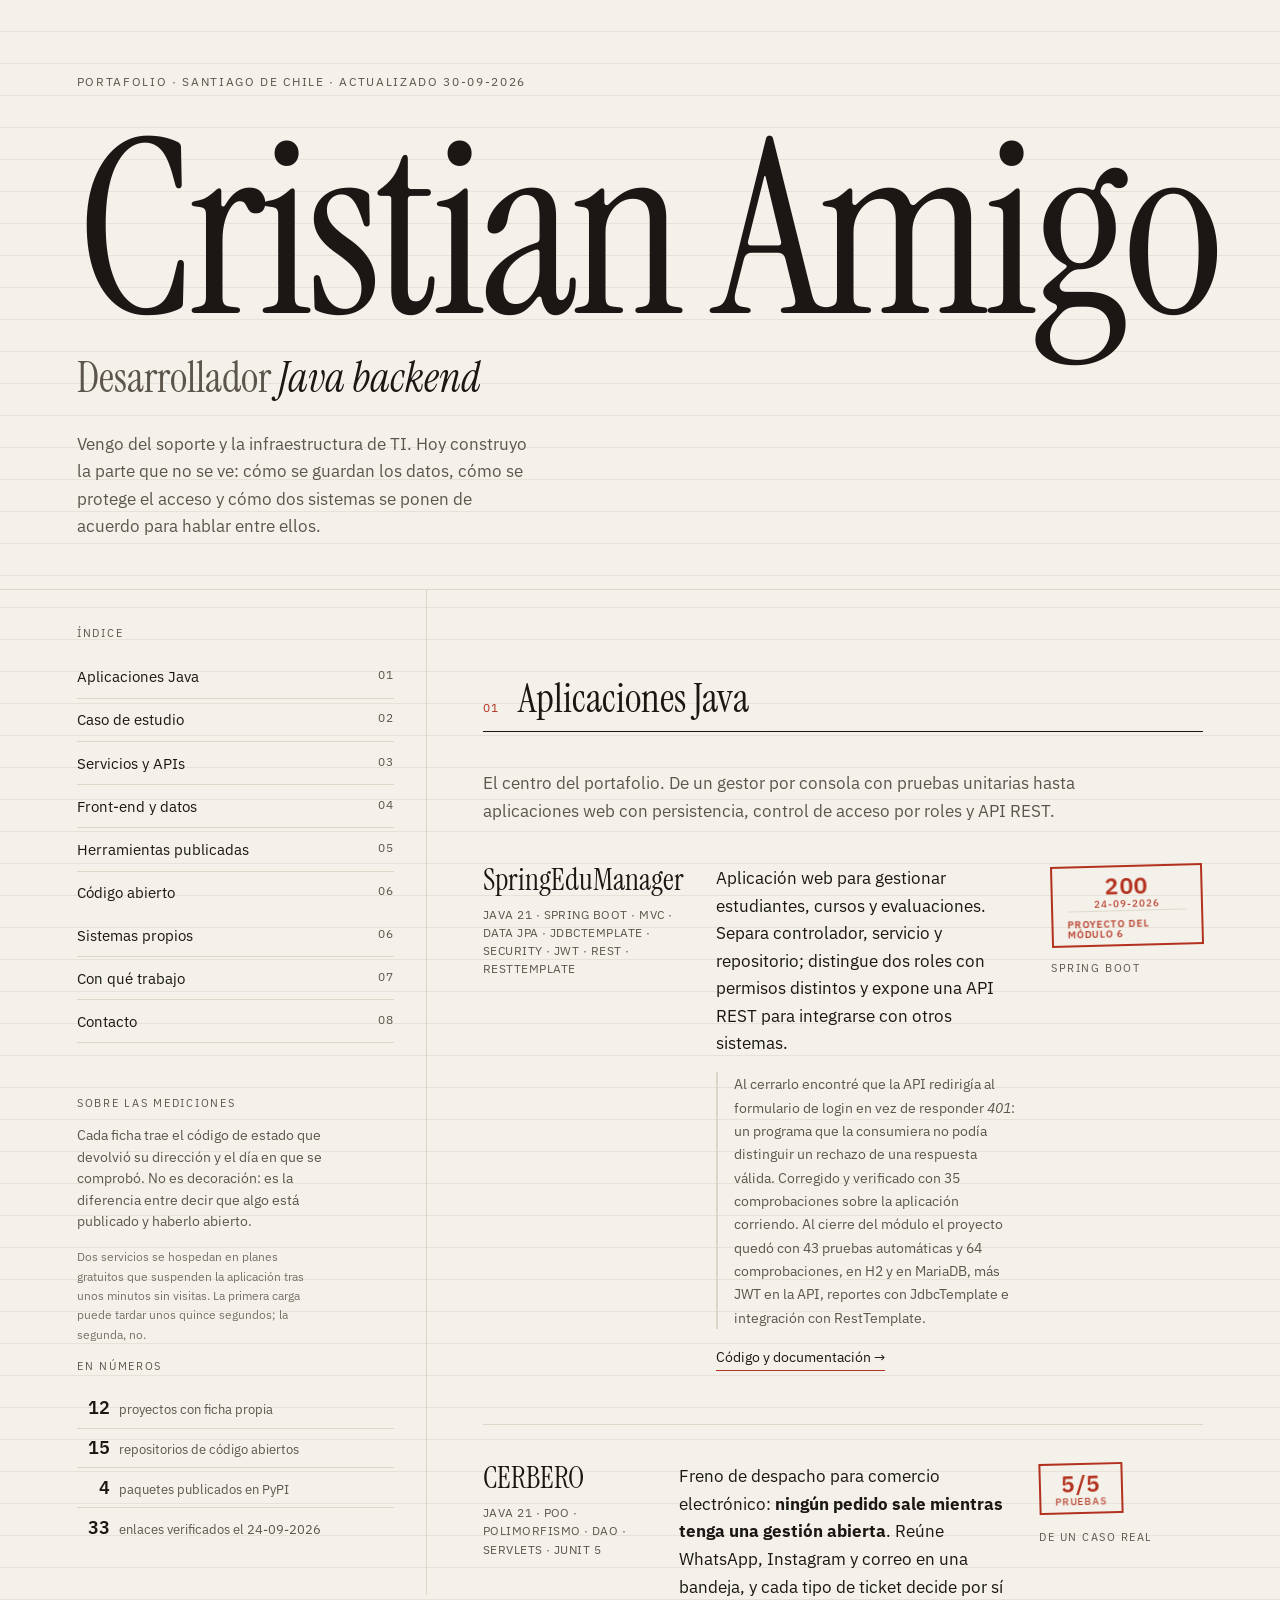
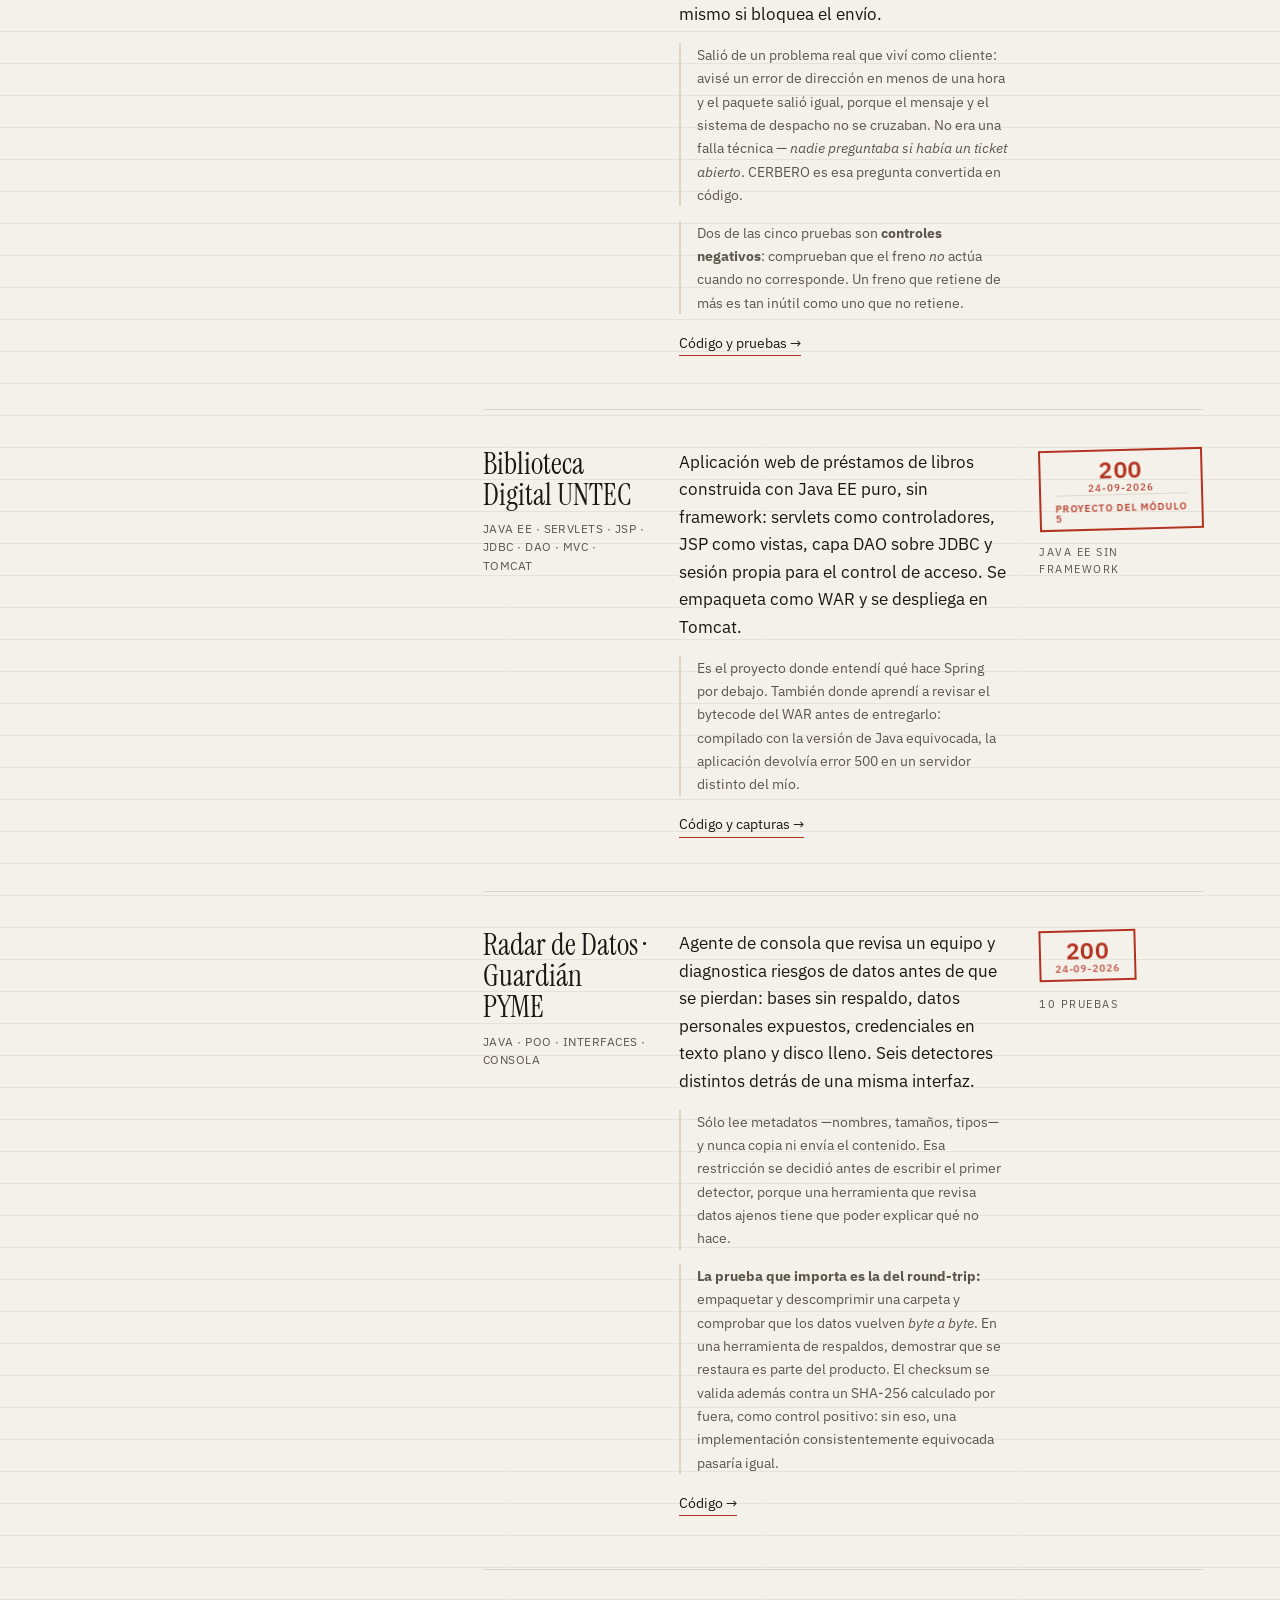
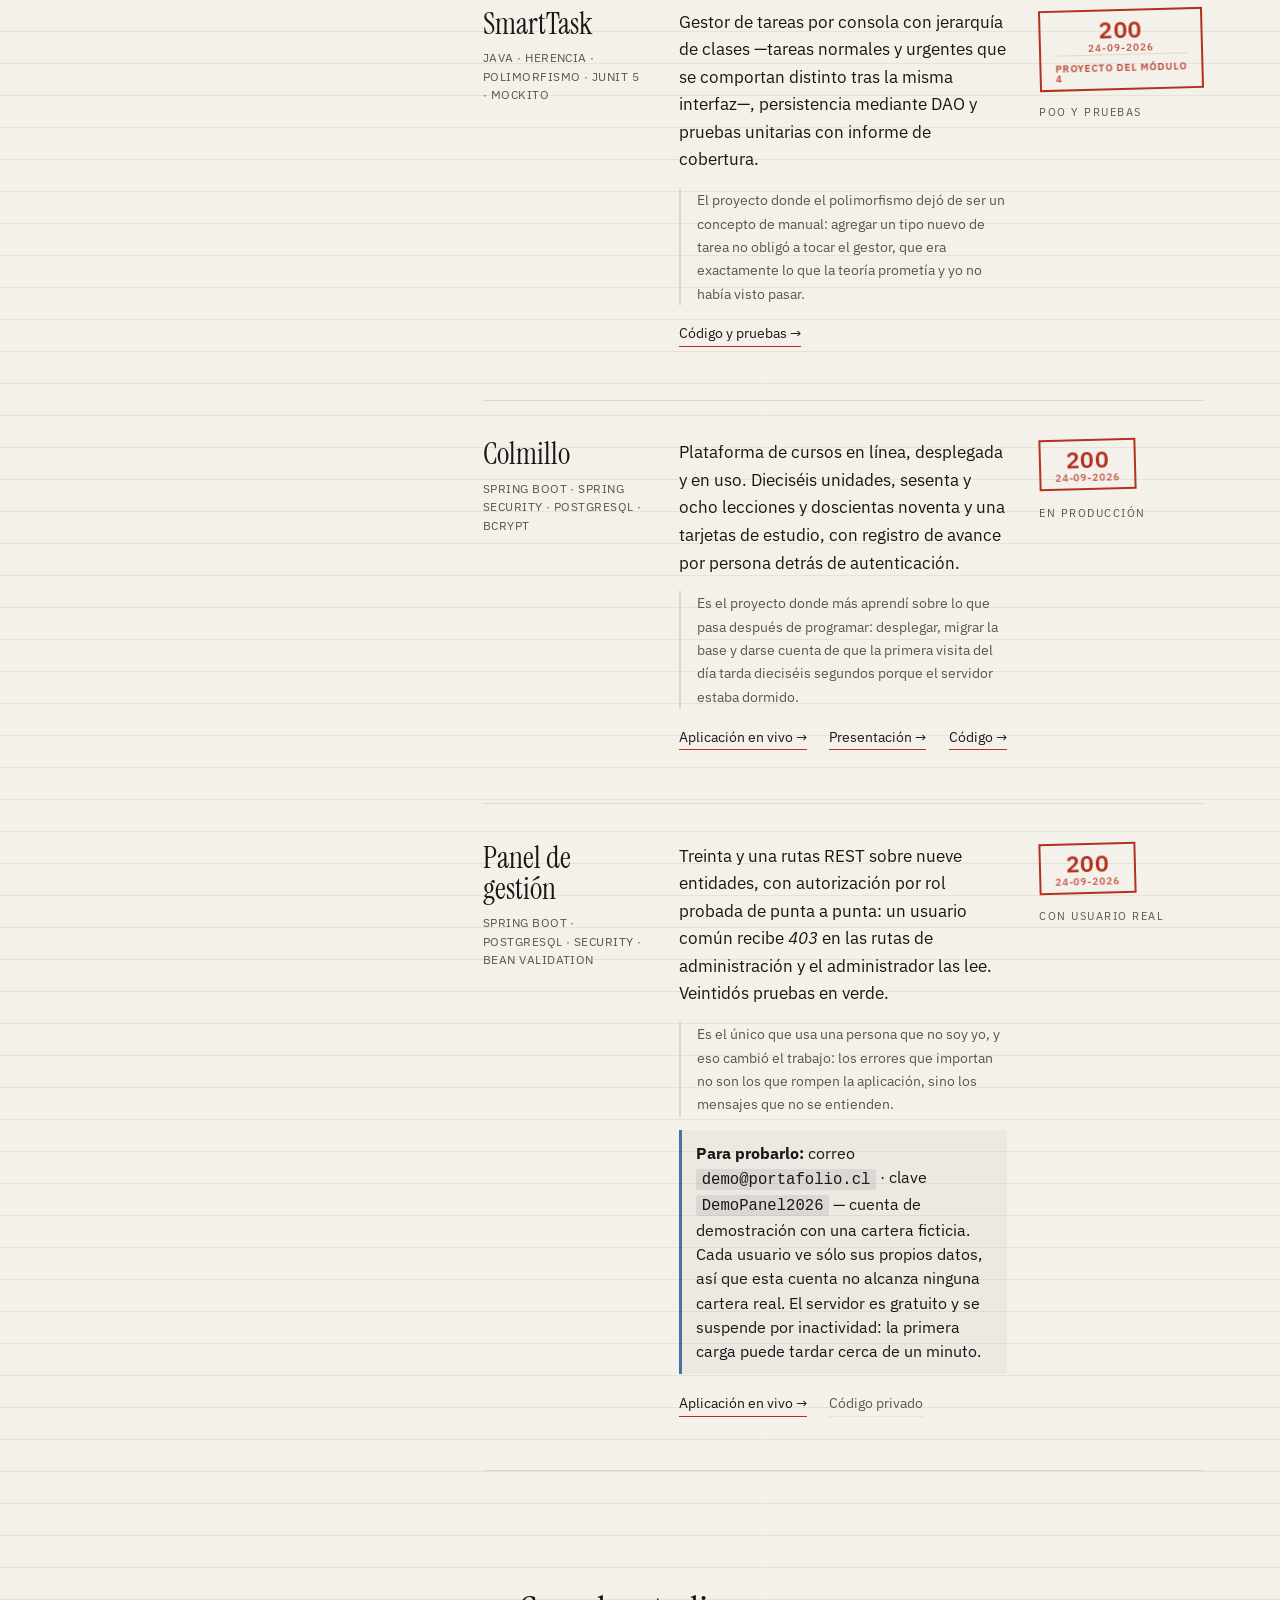
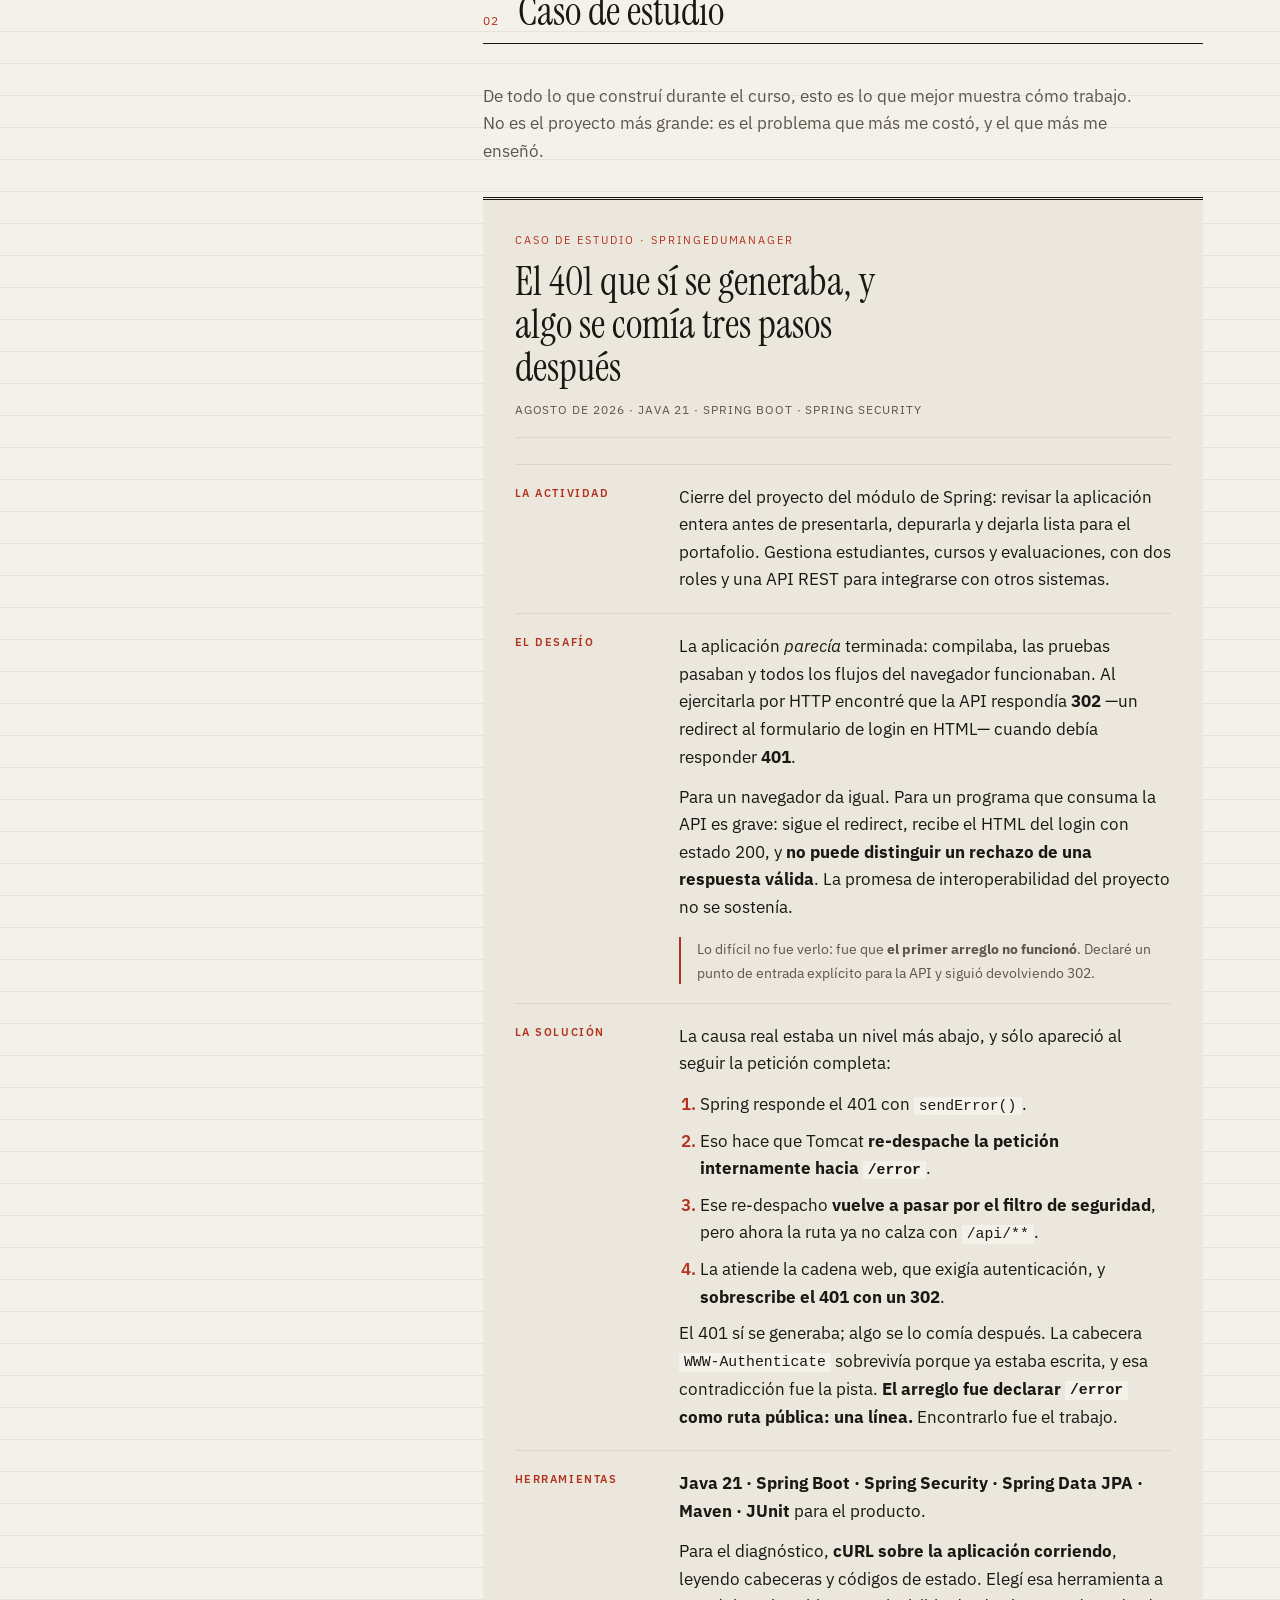
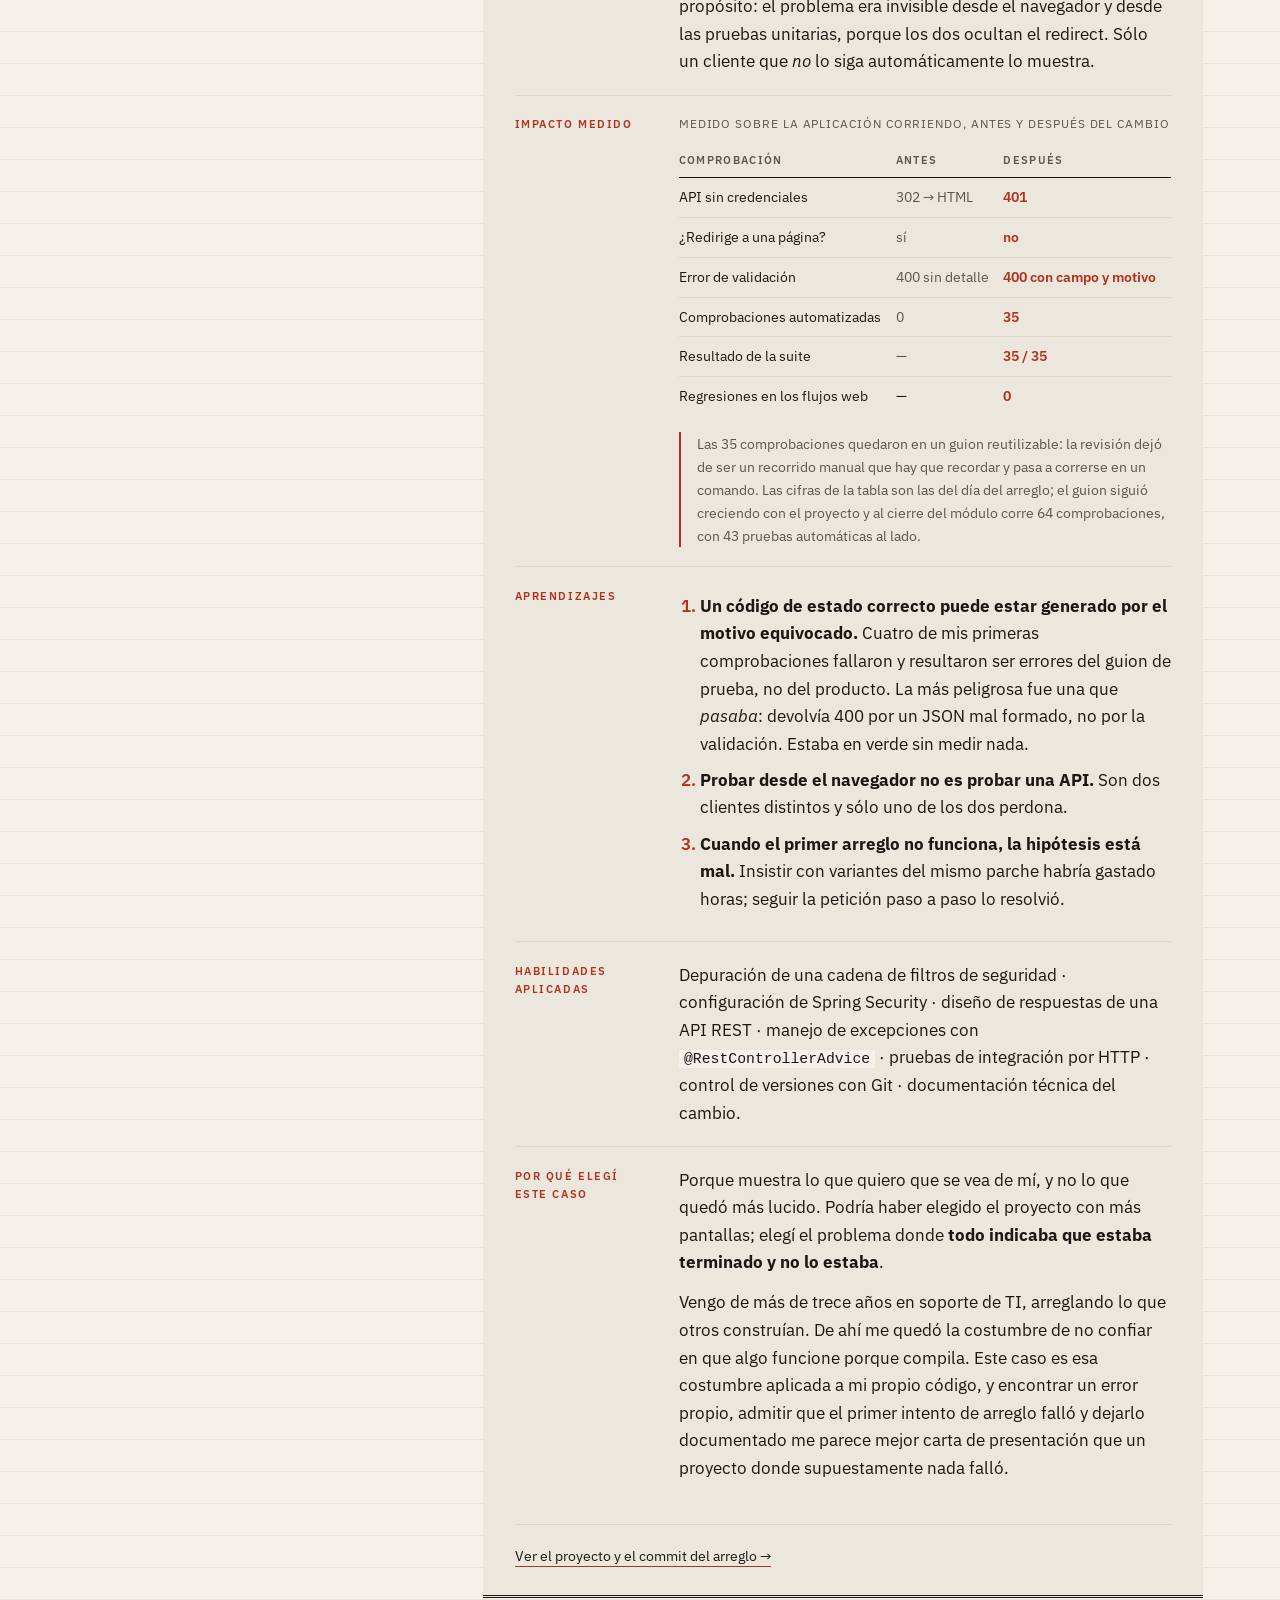
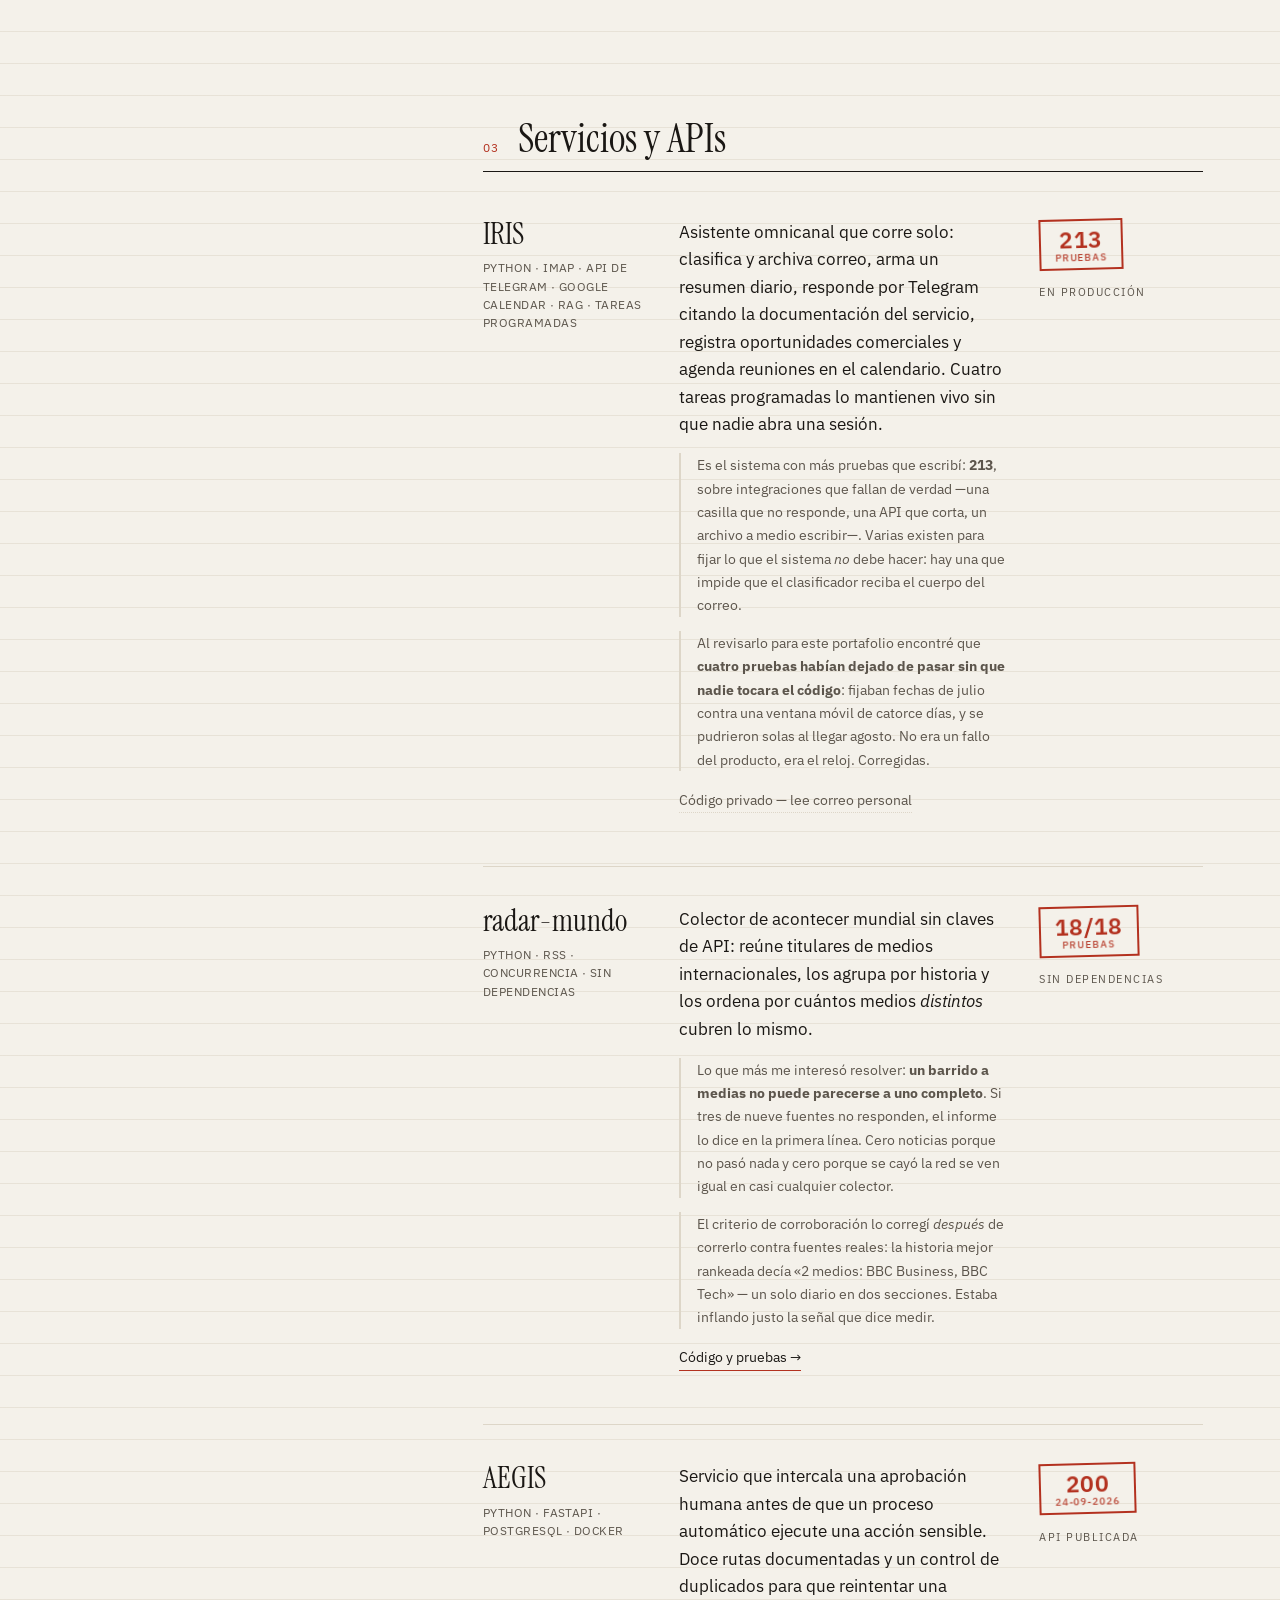
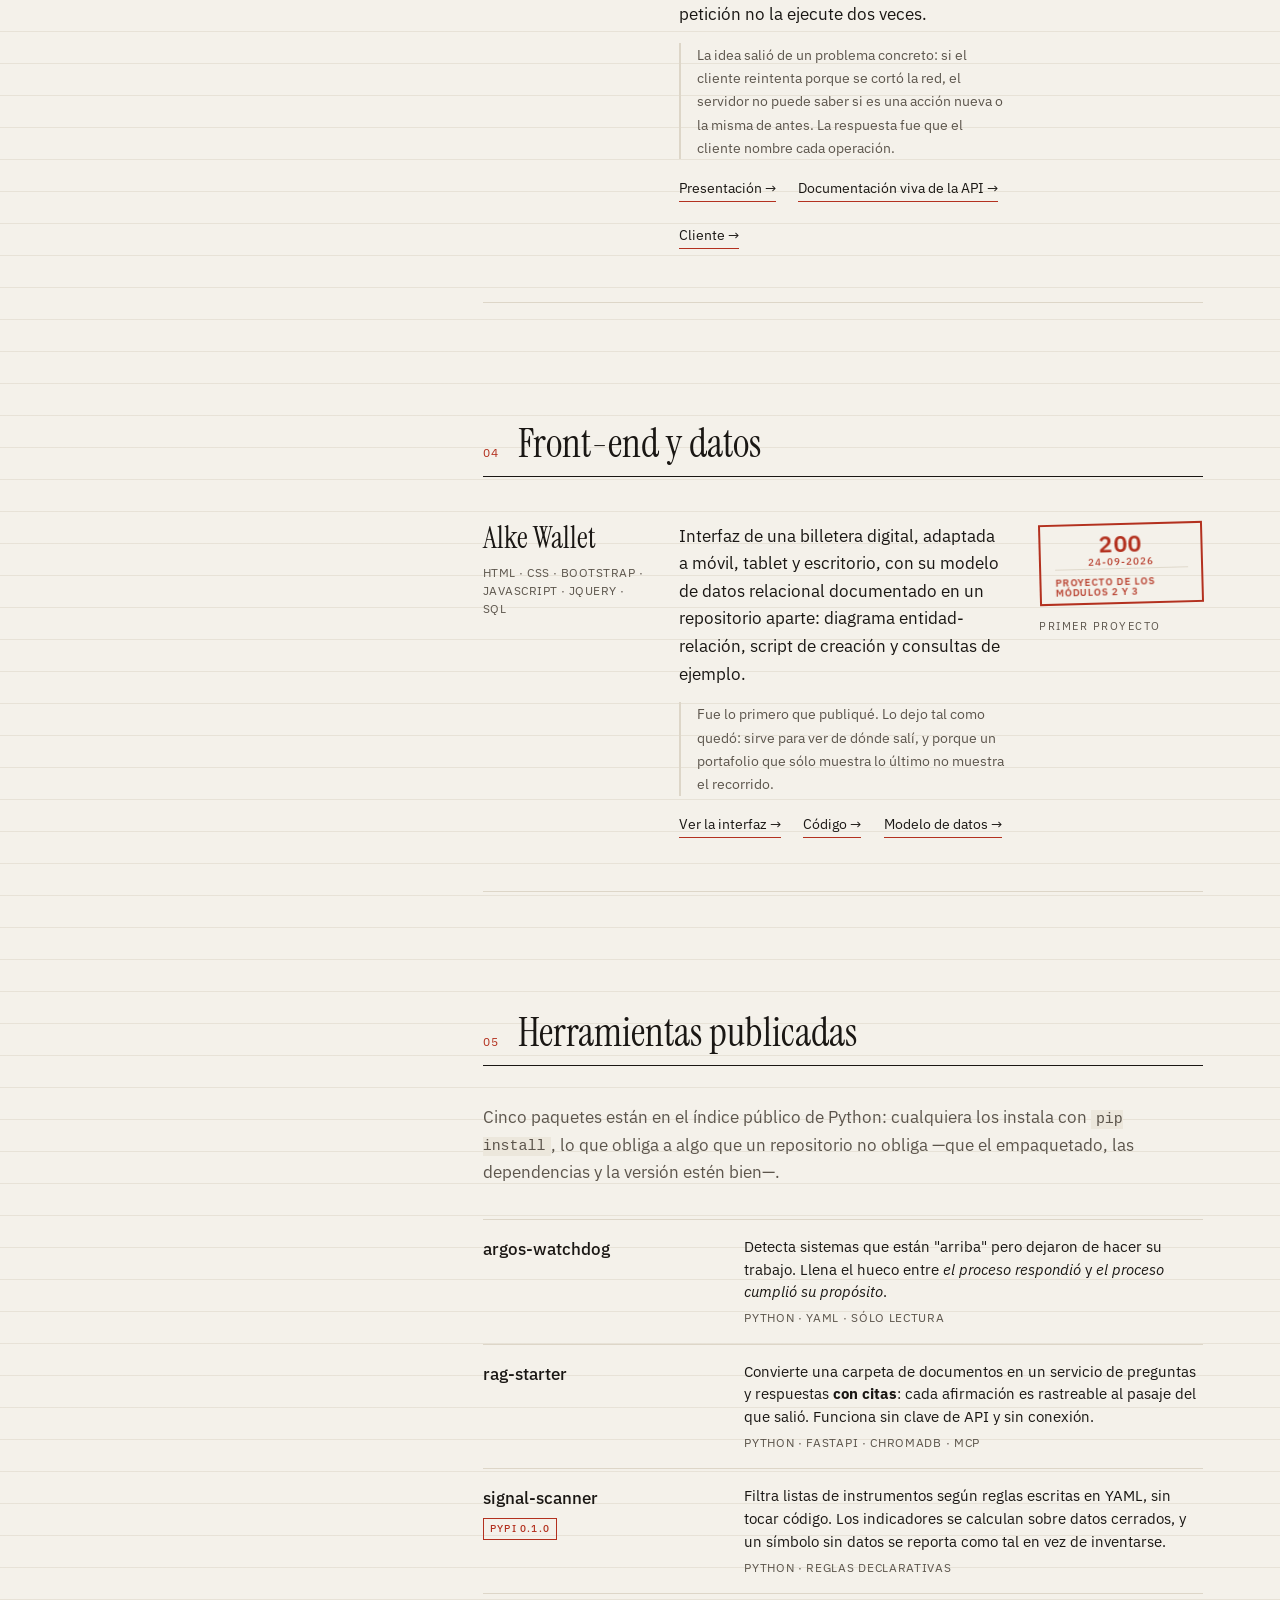
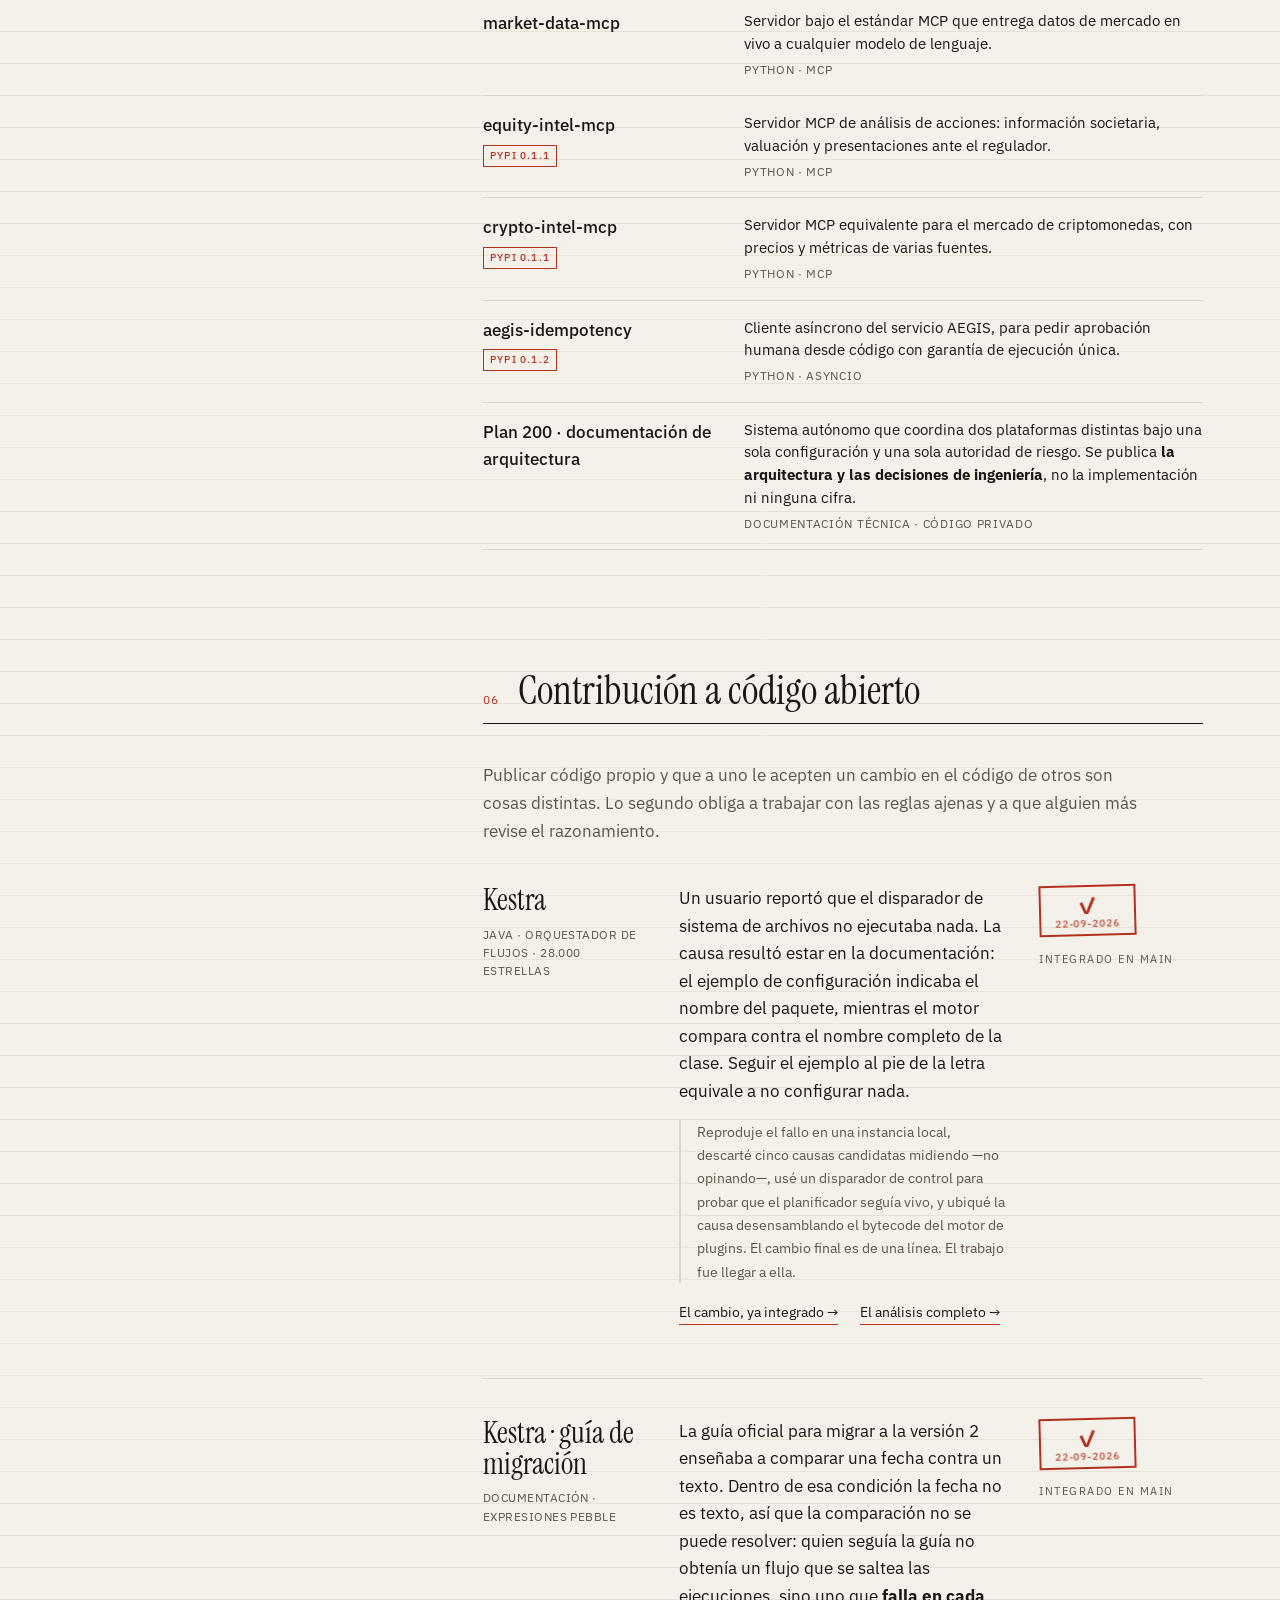
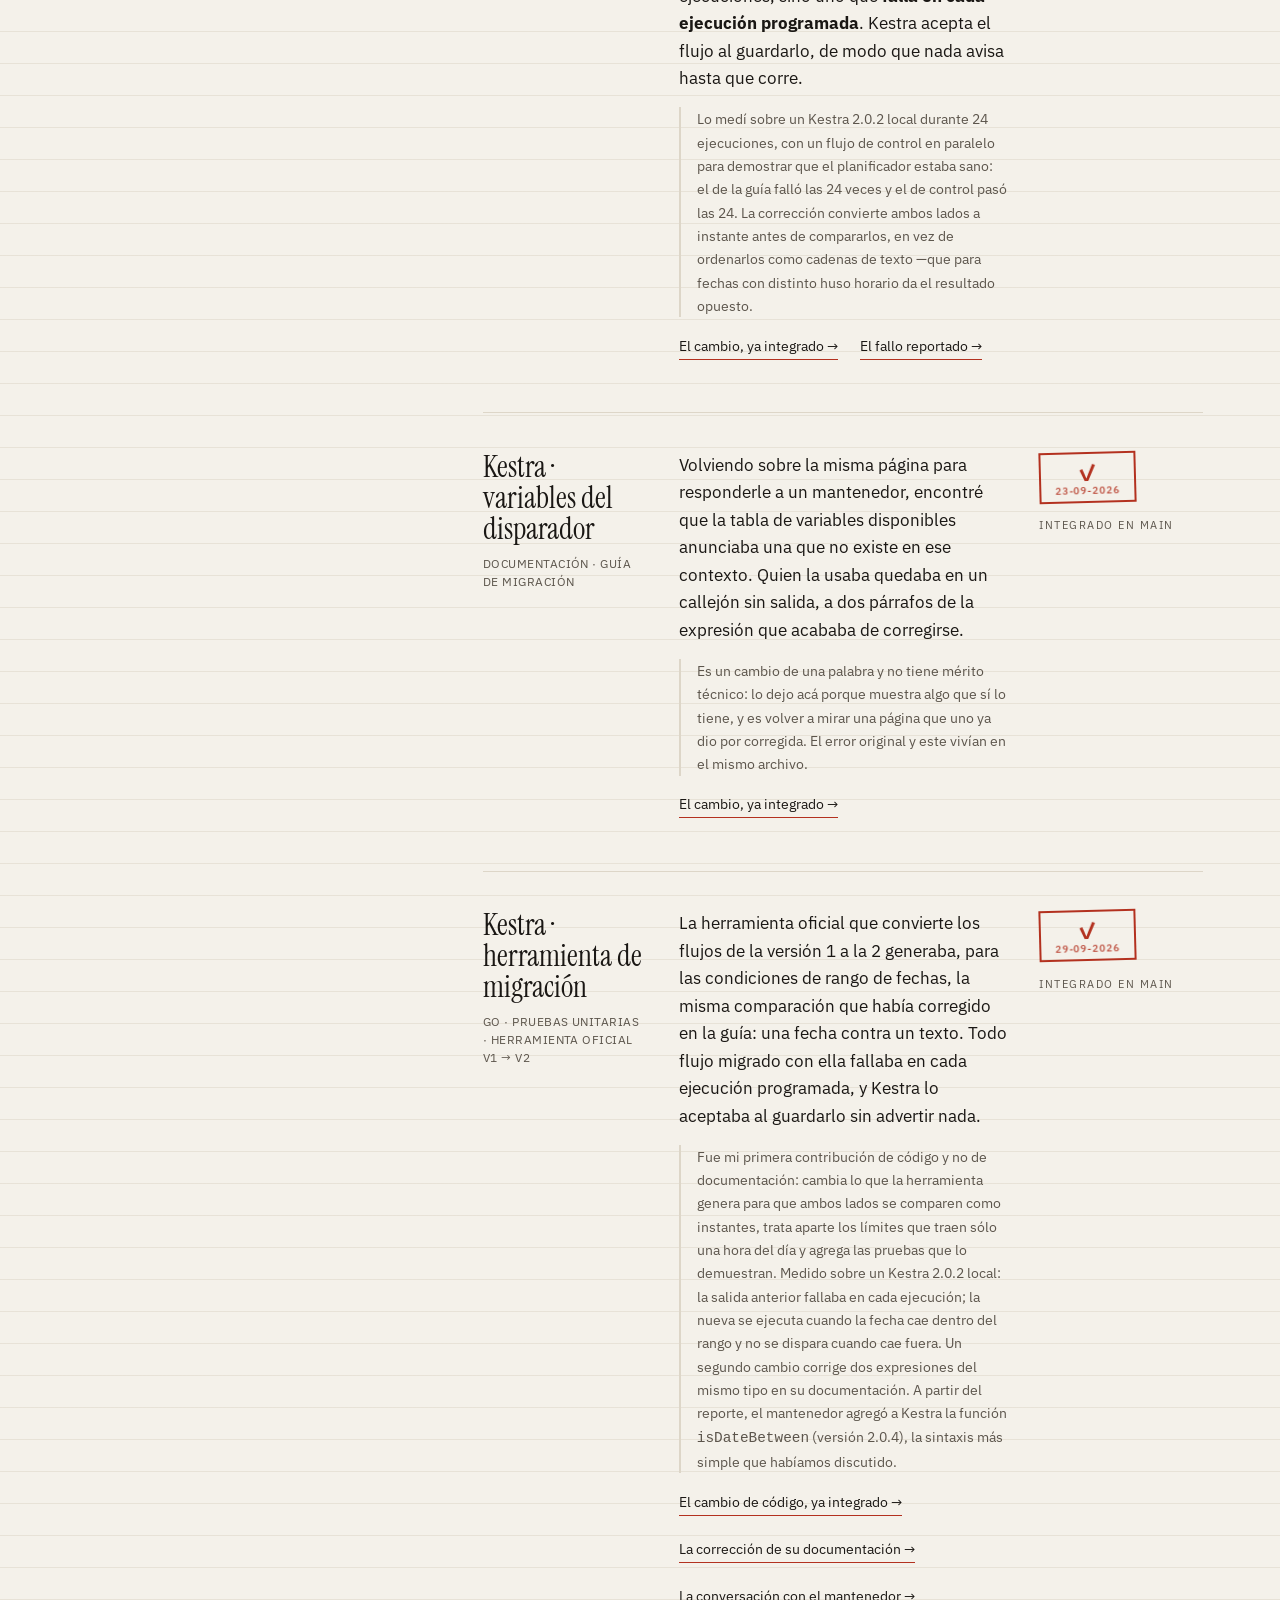
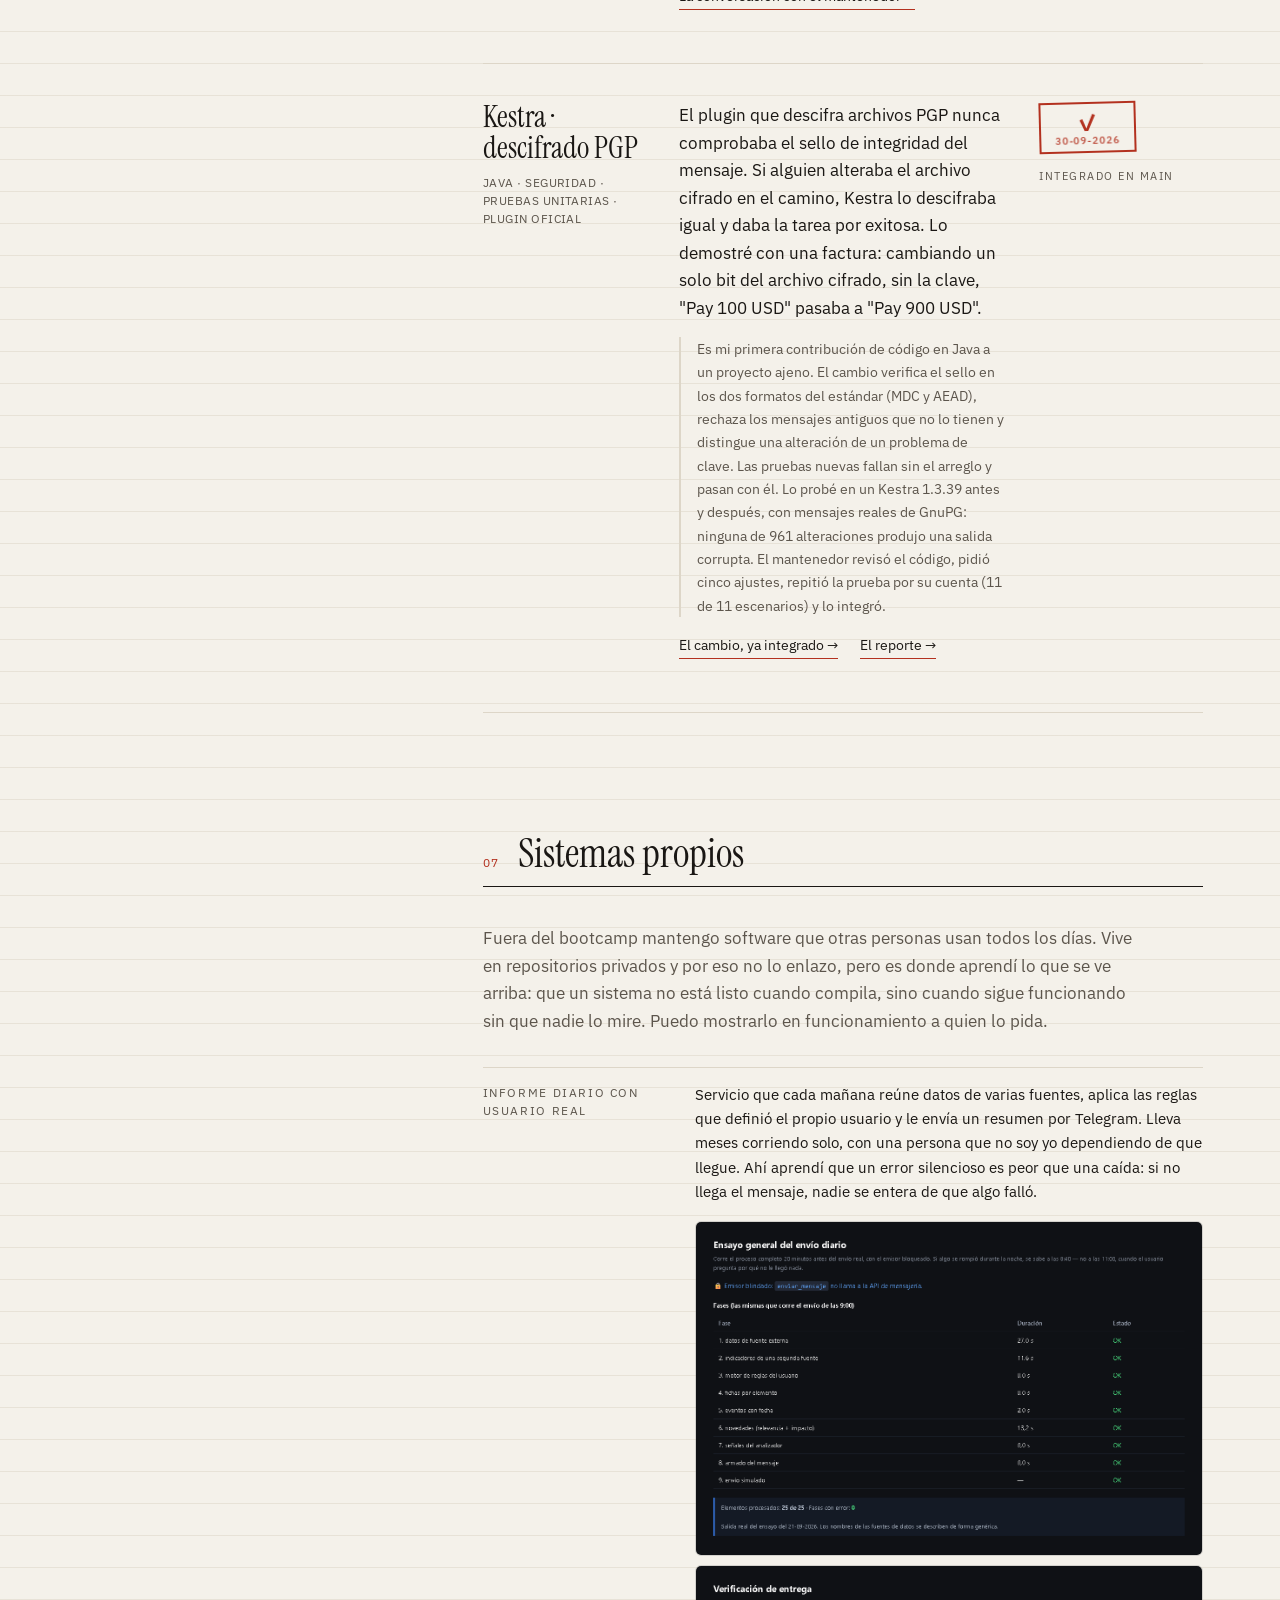
==== index.html @ a5cb5c9b "Quita Linux de la lista de herramientas (alineado con el CV) Co-Authored-By: Claude Opus 5.5 <norepl" ====
<!DOCTYPE html>
<html lang="es">
<head>
<meta charset="utf-8">
<meta name="viewport" content="width=device-width, initial-scale=1">
<title>Cristian Amigo — Desarrollador Java backend</title>
<meta name="description" content="Portafolio de Cristian Amigo, desarrollador Java backend. Aplicaciones Spring Boot, un caso de estudio documentado, servicios, paquetes publicados y herramientas, cada uno con su enlace verificado.">
<link rel="canonical" href="https://cstamigo-droid.github.io/mi-portafolio/">

<meta property="og:type" content="profile">
<meta property="og:title" content="Cristian Amigo — Desarrollador Java backend">
<meta property="og:description" content="12 proyectos publicados, cada uno con su enlace abierto —o el motivo de no tenerlo— y la fecha en que se comprobó que responde.">
<meta property="og:url" content="https://cstamigo-droid.github.io/mi-portafolio/">
<meta property="og:locale" content="es_CL">
<meta property="og:image" content="https://cstamigo-droid.github.io/mi-portafolio/img/og-card.png">
<meta property="og:image:width" content="1200">
<meta property="og:image:height" content="630">
<meta property="og:image:alt" content="Cristian Amigo, desarrollador Java backend">
<meta name="twitter:card" content="summary_large_image">
<meta name="twitter:image" content="https://cstamigo-droid.github.io/mi-portafolio/img/og-card.png">

<link rel="icon" href="data:image/svg+xml,<svg xmlns='http://www.w3.org/2000/svg' viewBox='0 0 32 32'><rect width='32' height='32' fill='%23F4F1EA'/><text y='24' x='4' font-family='Georgia,serif' font-size='22' fill='%231A1714'>C</text></svg>">

<link rel="preconnect" href="https://fonts.googleapis.com">
<link rel="preconnect" href="https://fonts.gstatic.com" crossorigin>
<link rel="stylesheet" href="https://fonts.googleapis.com/css2?family=Instrument+Serif:ital@0;1&family=IBM+Plex+Sans:wght@400;500;600&display=swap">
<link rel="stylesheet" href="estilos.css">

<script type="application/ld+json">
{
  "@context": "https://schema.org",
  "@type": "Person",
  "name": "Cristian Amigo Martínez",
  "givenName": "Cristian",
  "familyName": "Amigo Martínez",
  "jobTitle": "Desarrollador Java backend",
  "email": "mailto:cstamigo@gmail.com",
  "url": "https://cstamigo-droid.github.io/mi-portafolio/",
  "address": { "@type": "PostalAddress", "addressLocality": "Santiago", "addressCountry": "CL" },
  "sameAs": [
    "https://github.com/cstamigo-droid",
    "https://www.linkedin.com/in/cristian-amigo-dev"
  ],
  "knowsAbout": ["Java","Spring Boot","Spring Data JPA","Spring Security","Java EE","Servlets","JSP","API REST","SQL","JUnit","Mockito","Git","Python","FastAPI","Docker"]
}
</script>
</head>
<body>

<a class="saltar" href="#java">Saltar al catálogo</a>

<header class="portada">
  <p class="ficha">Portafolio · Santiago de Chile · Actualizado 30-09-2026</p>
  <h1 class="nombre" aria-label="Cristian Amigo">Cristian&nbsp;Amigo</h1>
  <p class="oficio">Desarrollador <em>Java backend</em></p>
  <p class="bajada">
    Vengo del soporte y la infraestructura de&nbsp;TI. Hoy construyo la parte que no se ve:
    cómo se guardan los datos, cómo se protege el acceso y cómo dos sistemas se ponen de
    acuerdo para hablar entre ellos.
  </p>
</header>

<main class="lamina">

  <aside class="indice">
    <nav aria-label="Índice">
      <p class="rotulo">Índice</p>
      <ol>
        <li><a href="#java">Aplicaciones Java</a></li>
        <li><a href="#caso">Caso de estudio</a></li>
        <li><a href="#servicios">Servicios y APIs</a></li>
        <li><a href="#frontend">Front-end y datos</a></li>
        <li><a href="#publicado">Herramientas publicadas</a></li>
        <li><a href="#opensource">Código abierto</a>
          <a href="#propios">Sistemas propios</a></li>
        <li><a href="#herramientas">Con qué trabajo</a></li>
        <li><a href="#contacto">Contacto</a></li>
      </ol>
    </nav>

    <div class="nota-metodo">
      <p class="rotulo">Sobre las mediciones</p>
      <p>
        Cada ficha trae el código de estado que devolvió su dirección y el día en que se
        comprobó. No es decoración: es la diferencia entre decir que algo está publicado y
        haberlo abierto.
      </p>
      <p class="letra-chica">
        Dos servicios se hospedan en planes gratuitos que suspenden la aplicación tras unos
        minutos sin visitas. La primera carga puede tardar unos quince segundos; la segunda, no.
      </p>
    </div>

    <div class="nota-metodo">
      <p class="rotulo">En números</p>
      <ul class="cifras">
        <li><span>12</span> proyectos con ficha propia</li>
        <li><span>15</span> repositorios de código abiertos</li>
        <li><span>4</span> paquetes publicados en PyPI</li>
        <li><span>33</span> enlaces verificados el 24-09-2026</li>
      </ul>
    </div>
  </aside>

  <div class="cuerpo">

    <!-- ===================== 01 · JAVA ===================== -->
    <section id="java" aria-labelledby="t-java">
      <h2 id="t-java" class="titulo-seccion"><span class="num">01</span> Aplicaciones Java</h2>
      <p class="entrada-seccion">
        El centro del portafolio. De un gestor por consola con pruebas unitarias hasta
        aplicaciones web con persistencia, control de acceso por roles y API REST.
      </p>

      <article class="ficha-proyecto">
        <div class="col-nombre">
          <h3>SpringEduManager</h3>
          <p class="pila">Java 21 · Spring Boot · MVC · Data JPA · JdbcTemplate · Security · JWT · REST · RestTemplate</p>
        </div>
        <div class="col-texto">
          <p>
            Aplicación web para gestionar estudiantes, cursos y evaluaciones. Separa
            controlador, servicio y repositorio; distingue dos roles con permisos distintos y
            expone una API REST para integrarse con otros sistemas.
          </p>
          <p class="detalle">
            Al cerrarlo encontré que la API redirigía al formulario de login en vez de
            responder <em>401</em>: un programa que la consumiera no podía distinguir un
            rechazo de una respuesta válida. Corregido y verificado con 35 comprobaciones
            sobre la aplicación corriendo. Al cierre del módulo el proyecto quedó con 43 pruebas
            automáticas y 64 comprobaciones, en H2 y en MariaDB, más JWT en la API, reportes con
            JdbcTemplate e integración con RestTemplate.
          </p>
          <p class="enlaces">
            <a href="https://github.com/cstamigo-droid/springedumanager">Código y documentación →</a>
          </p>
        </div>
        <div class="col-sello">
          <span class="sello">200<span>24-09-2026</span>
          <span class="etiqueta curso">Proyecto del módulo 6</span></span>
          <span class="etiqueta">Spring Boot</span>
        </div>
      </article>

      <article class="ficha-proyecto">
        <div class="col-nombre">
          <h3>CERBERO</h3>
          <p class="pila">Java 21 · POO · polimorfismo · DAO · Servlets · JUnit 5</p>
        </div>
        <div class="col-texto">
          <p>
            Freno de despacho para comercio electrónico: <strong>ningún pedido sale mientras
            tenga una gestión abierta</strong>. Reúne WhatsApp, Instagram y correo en una bandeja,
            y cada tipo de ticket decide por sí mismo si bloquea el envío.
          </p>
          <p class="detalle">
            Salió de un problema real que viví como cliente: avisé un error de dirección en menos
            de una hora y el paquete salió igual, porque el mensaje y el sistema de despacho no se
            cruzaban. No era una falla técnica — <em>nadie preguntaba si había un ticket abierto</em>.
            CERBERO es esa pregunta convertida en código.
          </p>
          <p class="detalle">
            Dos de las cinco pruebas son <strong>controles negativos</strong>: comprueban que el
            freno <em>no</em> actúa cuando no corresponde. Un freno que retiene de más es tan
            inútil como uno que no retiene.
          </p>
          <p class="enlaces">
            <a href="https://github.com/cstamigo-droid/cerbero-postventa">Código y pruebas →</a>
          </p>
        </div>
        <div class="col-sello">
          <span class="sello">5/5<span>PRUEBAS</span></span>
          <span class="etiqueta">De un caso real</span>
        </div>
      </article>

      <article class="ficha-proyecto">
        <div class="col-nombre">
          <h3>Biblioteca Digital UNTEC</h3>
          <p class="pila">Java EE · Servlets · JSP · JDBC · DAO · MVC · Tomcat</p>
        </div>
        <div class="col-texto">
          <p>
            Aplicación web de préstamos de libros construida con Java EE puro, sin framework:
            servlets como controladores, JSP como vistas, capa DAO sobre JDBC y sesión propia
            para el control de acceso. Se empaqueta como WAR y se despliega en Tomcat.
          </p>
          <p class="detalle">
            Es el proyecto donde entendí qué hace Spring por debajo. También donde aprendí a
            revisar el bytecode del WAR antes de entregarlo: compilado con la versión de Java
            equivocada, la aplicación devolvía error 500 en un servidor distinto del mío.
          </p>
          <p class="enlaces">
            <a href="https://github.com/cstamigo-droid/biblioteca-untec">Código y capturas →</a>
          </p>
        </div>
        <div class="col-sello">
          <span class="sello">200<span>24-09-2026</span>
          <span class="etiqueta curso">Proyecto del módulo 5</span></span>
          <span class="etiqueta">Java EE sin framework</span>
        </div>
      </article>

      <article class="ficha-proyecto">
        <div class="col-nombre">
          <h3>Radar de Datos · Guardián PYME</h3>
          <p class="pila">Java · POO · interfaces · consola</p>
        </div>
        <div class="col-texto">
          <p>
            Agente de consola que revisa un equipo y diagnostica riesgos de datos antes de que
            se pierdan: bases sin respaldo, datos personales expuestos, credenciales en texto
            plano y disco lleno. Seis detectores distintos detrás de una misma interfaz.
          </p>
          <p class="detalle">
            Sólo lee metadatos —nombres, tamaños, tipos— y nunca copia ni envía el contenido.
            Esa restricción se decidió antes de escribir el primer detector, porque una
            herramienta que revisa datos ajenos tiene que poder explicar qué no hace.
          </p>
          <p class="detalle">
            <strong>La prueba que importa es la del round-trip:</strong> empaquetar y descomprimir
            una carpeta y comprobar que los datos vuelven <em>byte a byte</em>. En una herramienta
            de respaldos, demostrar que se restaura es parte del producto. El checksum se valida
            además contra un SHA-256 calculado por fuera, como control positivo: sin eso, una
            implementación consistentemente equivocada pasaría igual.
          </p>
          <p class="enlaces">
            <a href="https://github.com/cstamigo-droid/respaldo-pyme-agent">Código →</a>
          </p>
        </div>
        <div class="col-sello">
          <span class="sello">200<span>24-09-2026</span></span>
          <span class="etiqueta">10 pruebas</span>
        </div>
      </article>

      <article class="ficha-proyecto">
        <div class="col-nombre">
          <h3>SmartTask</h3>
          <p class="pila">Java · herencia · polimorfismo · JUnit 5 · Mockito</p>
        </div>
        <div class="col-texto">
          <p>
            Gestor de tareas por consola con jerarquía de clases —tareas normales y urgentes
            que se comportan distinto tras la misma interfaz—, persistencia mediante DAO y
            pruebas unitarias con informe de cobertura.
          </p>
          <p class="detalle">
            El proyecto donde el polimorfismo dejó de ser un concepto de manual: agregar un
            tipo nuevo de tarea no obligó a tocar el gestor, que era exactamente lo que la
            teoría prometía y yo no había visto pasar.
          </p>
          <p class="enlaces">
            <a href="https://github.com/cstamigo-droid/smarttask">Código y pruebas →</a>
          </p>
        </div>
        <div class="col-sello">
          <span class="sello">200<span>24-09-2026</span>
          <span class="etiqueta curso">Proyecto del módulo 4</span></span>
          <span class="etiqueta">POO y pruebas</span>
        </div>
      </article>

      <article class="ficha-proyecto">
        <div class="col-nombre">
          <h3>Colmillo</h3>
          <p class="pila">Spring Boot · Spring Security · PostgreSQL · BCrypt</p>
        </div>
        <div class="col-texto">
          <p>
            Plataforma de cursos en línea, desplegada y en uso. Dieciséis unidades, sesenta y
            ocho lecciones y doscientas noventa y una tarjetas de estudio, con registro de
            avance por persona detrás de autenticación.
          </p>
          <p class="detalle">
            Es el proyecto donde más aprendí sobre lo que pasa después de programar:
            desplegar, migrar la base y darse cuenta de que la primera visita del día tarda
            dieciséis segundos porque el servidor estaba dormido.
          </p>
          <p class="enlaces">
            <a href="https://colmillo-rentable.onrender.com">Aplicación en vivo →</a>
            <a href="https://cstamigo-droid.github.io/colmillo-rentable/">Presentación →</a>
            <a href="https://github.com/cstamigo-droid/colmillo-app">Código →</a>
          </p>
        </div>
        <div class="col-sello">
          <span class="sello">200<span>24-09-2026</span></span>
          <span class="etiqueta">En producción</span>
        </div>
      </article>

      <article class="ficha-proyecto">
        <div class="col-nombre">
          <h3>Panel de gestión</h3>
          <p class="pila">Spring Boot · PostgreSQL · Security · Bean Validation</p>
        </div>
        <div class="col-texto">
          <p>
            Treinta y una rutas REST sobre nueve entidades, con autorización por rol probada
            de punta a punta: un usuario común recibe <em>403</em> en las rutas de
            administración y el administrador las lee. Veintidós pruebas en verde.
          </p>
          <p class="detalle">
            Es el único que usa una persona que no soy yo, y eso cambió el trabajo:
            los errores que importan no son los que rompen la aplicación, sino los mensajes
            que no se entienden.
          </p>
          <p class="acceso-demo">
          <strong>Para probarlo:</strong> correo <code>demo@portafolio.cl</code> ·
          clave <code>DemoPanel2026</code> — cuenta de demostración con una cartera ficticia.
          Cada usuario ve sólo sus propios datos, así que esta cuenta no alcanza ninguna cartera real.
          El servidor es gratuito y se suspende por inactividad: la primera carga puede tardar cerca
          de un minuto.
        </p>
        <p class="enlaces">
            <a href="https://panel-cartera.onrender.com">Aplicación en vivo →</a>
            <span class="privado">Código privado</span>
          </p>
        </div>
        <div class="col-sello">
          <span class="sello">200<span>24-09-2026</span></span>
          <span class="etiqueta">Con usuario real</span>
        </div>
      </article>
    </section>

    <!-- ===================== 02 · CASO DE ESTUDIO ===================== -->
    <section id="caso" aria-labelledby="t-caso">
      <h2 id="t-caso" class="titulo-seccion"><span class="num">02</span> Caso de estudio</h2>
      <p class="entrada-seccion">
        De todo lo que construí durante el curso, esto es lo que mejor muestra cómo trabajo. No es
        el proyecto más grande: es el problema que más me costó, y el que más me enseñó.
      </p>

      <article class="expediente">
        <header class="exp-cabecera">
          <p class="exp-rotulo">Caso de estudio · SpringEduManager</p>
          <h3>El 401 que sí se generaba, y algo se comía tres pasos después</h3>
          <p class="exp-fecha">Agosto de 2026 · Java 21 · Spring Boot · Spring Security</p>
        </header>

        <dl class="exp-campos">
          <dt>La actividad</dt>
          <dd>
            Cierre del proyecto del módulo de Spring: revisar la aplicación entera antes de
            presentarla, depurarla y dejarla lista para el portafolio. Gestiona estudiantes, cursos
            y evaluaciones, con dos roles y una API REST para integrarse con otros sistemas.
          </dd>

          <dt>El desafío</dt>
          <dd>
            <p>
              La aplicación <em>parecía</em> terminada: compilaba, las pruebas pasaban y todos los
              flujos del navegador funcionaban. Al ejercitarla por HTTP encontré que la API
              respondía <strong>302</strong> —un redirect al formulario de login en HTML— cuando
              debía responder <strong>401</strong>.
            </p>
            <p>
              Para un navegador da igual. Para un programa que consuma la API es grave: sigue el
              redirect, recibe el HTML del login con estado 200, y <strong>no puede distinguir un
              rechazo de una respuesta válida</strong>. La promesa de interoperabilidad del proyecto
              no se sostenía.
            </p>
            <p class="exp-nota">
              Lo difícil no fue verlo: fue que <strong>el primer arreglo no funcionó</strong>.
              Declaré un punto de entrada explícito para la API y siguió devolviendo 302.
            </p>
          </dd>

          <dt>La solución</dt>
          <dd>
            <p>La causa real estaba un nivel más abajo, y sólo apareció al seguir la petición completa:</p>
            <ol class="exp-pasos">
              <li>Spring responde el 401 con <code>sendError()</code>.</li>
              <li>Eso hace que Tomcat <strong>re-despache la petición internamente hacia <code>/error</code></strong>.</li>
              <li>Ese re-despacho <strong>vuelve a pasar por el filtro de seguridad</strong>, pero ahora la ruta ya no calza con <code>/api/**</code>.</li>
              <li>La atiende la cadena web, que exigía autenticación, y <strong>sobrescribe el 401 con un 302</strong>.</li>
            </ol>
            <p>
              El 401 sí se generaba; algo se lo comía después. La cabecera
              <code>WWW-Authenticate</code> sobrevivía porque ya estaba escrita, y esa contradicción
              fue la pista. <strong>El arreglo fue declarar <code>/error</code> como ruta pública:
              una línea.</strong> Encontrarlo fue el trabajo.
            </p>
          </dd>

          <dt>Herramientas</dt>
          <dd>
            <p>
              <strong>Java 21 · Spring Boot · Spring Security · Spring Data JPA · Maven · JUnit</strong>
              para el producto.
            </p>
            <p>
              Para el diagnóstico, <strong>cURL sobre la aplicación corriendo</strong>, leyendo
              cabeceras y códigos de estado. Elegí esa herramienta a propósito: el problema era
              invisible desde el navegador y desde las pruebas unitarias, porque los dos ocultan el
              redirect. Sólo un cliente que <em>no</em> lo siga automáticamente lo muestra.
            </p>
          </dd>

          <dt>Impacto medido</dt>
          <dd>
            <div class="exp-scroll">
            <table class="exp-tabla">
              <caption>Medido sobre la aplicación corriendo, antes y después del cambio</caption>
              <thead>
                <tr><th scope="col">Comprobación</th><th scope="col">Antes</th><th scope="col">Después</th></tr>
              </thead>
              <tbody>
                <tr><td>API sin credenciales</td><td class="mal">302 → HTML</td><td class="bien">401</td></tr>
                <tr><td>¿Redirige a una página?</td><td class="mal">sí</td><td class="bien">no</td></tr>
                <tr><td>Error de validación</td><td class="mal">400 sin detalle</td><td class="bien">400 con campo y motivo</td></tr>
                <tr><td>Comprobaciones automatizadas</td><td class="mal">0</td><td class="bien">35</td></tr>
                <tr><td>Resultado de la suite</td><td class="mal">—</td><td class="bien">35 / 35</td></tr>
                <tr><td>Regresiones en los flujos web</td><td>—</td><td class="bien">0</td></tr>
              </tbody>
            </table>
            </div>
            <p class="exp-nota">
              Las 35 comprobaciones quedaron en un guion reutilizable: la revisión dejó de ser un
              recorrido manual que hay que recordar y pasa a correrse en un comando. Las cifras de la
              tabla son las del día del arreglo; el guion siguió creciendo con el proyecto y al cierre
              del módulo corre 64 comprobaciones, con 43 pruebas automáticas al lado.
            </p>
          </dd>

          <dt>Aprendizajes</dt>
          <dd>
            <ol class="exp-pasos">
              <li>
                <strong>Un código de estado correcto puede estar generado por el motivo equivocado.</strong>
                Cuatro de mis primeras comprobaciones fallaron y resultaron ser errores del guion de
                prueba, no del producto. La más peligrosa fue una que <em>pasaba</em>: devolvía 400
                por un JSON mal formado, no por la validación. Estaba en verde sin medir nada.
              </li>
              <li>
                <strong>Probar desde el navegador no es probar una API.</strong> Son dos clientes
                distintos y sólo uno de los dos perdona.
              </li>
              <li>
                <strong>Cuando el primer arreglo no funciona, la hipótesis está mal.</strong>
                Insistir con variantes del mismo parche habría gastado horas; seguir la petición
                paso a paso lo resolvió.
              </li>
            </ol>
          </dd>

          <dt>Habilidades aplicadas</dt>
          <dd>
            Depuración de una cadena de filtros de seguridad · configuración de Spring Security ·
            diseño de respuestas de una API REST · manejo de excepciones con
            <code>@RestControllerAdvice</code> · pruebas de integración por HTTP · control de
            versiones con Git · documentación técnica del cambio.
          </dd>

          <dt>Por qué elegí este caso</dt>
          <dd>
            <p>
              Porque muestra lo que quiero que se vea de mí, y no lo que quedó más lucido. Podría
              haber elegido el proyecto con más pantallas; elegí el problema donde
              <strong>todo indicaba que estaba terminado y no lo estaba</strong>.
            </p>
            <p>
              Vengo de más de trece años en soporte de TI, arreglando lo que otros construían. De ahí
              me quedó la costumbre de no confiar en que algo funcione porque compila. Este caso es
              esa costumbre aplicada a mi propio código, y encontrar un error propio, admitir que el
              primer intento de arreglo falló y dejarlo documentado me parece mejor carta de
              presentación que un proyecto donde supuestamente nada falló.
            </p>
          </dd>
        </dl>

        <footer class="exp-pie">
          <a href="https://github.com/cstamigo-droid/springedumanager">Ver el proyecto y el commit del arreglo →</a>
        </footer>
      </article>
    </section>

    <!-- ===================== 03 · SERVICIOS ===================== -->
    <section id="servicios" aria-labelledby="t-servicios">
      <h2 id="t-servicios" class="titulo-seccion"><span class="num">03</span> Servicios y APIs</h2>
      <article class="ficha-proyecto">
        <div class="col-nombre">
          <h3>IRIS</h3>
          <p class="pila">Python · IMAP · API de Telegram · Google Calendar · RAG · tareas programadas</p>
        </div>
        <div class="col-texto">
          <p>
            Asistente omnicanal que corre solo: clasifica y archiva correo, arma un resumen diario,
            responde por Telegram citando la documentación del servicio, registra oportunidades
            comerciales y agenda reuniones en el calendario. Cuatro tareas programadas lo mantienen
            vivo sin que nadie abra una sesión.
          </p>
          <p class="detalle">
            Es el sistema con más pruebas que escribí: <strong>213</strong>, sobre integraciones que
            fallan de verdad —una casilla que no responde, una API que corta, un archivo a medio
            escribir—. Varias existen para fijar lo que el sistema <em>no</em> debe hacer: hay una
            que impide que el clasificador reciba el cuerpo del correo.
          </p>
          <p class="detalle">
            Al revisarlo para este portafolio encontré que <strong>cuatro pruebas habían dejado de
            pasar sin que nadie tocara el código</strong>: fijaban fechas de julio contra una ventana
            móvil de catorce días, y se pudrieron solas al llegar agosto. No era un fallo del
            producto, era el reloj. Corregidas.
          </p>
          <p class="enlaces">
            <span class="privado">Código privado — lee correo personal</span>
          </p>
        </div>
        <div class="col-sello">
          <span class="sello">213<span>PRUEBAS</span></span>
          <span class="etiqueta">En producción</span>
        </div>
      </article>


      <article class="ficha-proyecto">
        <div class="col-nombre">
          <h3>radar-mundo</h3>
          <p class="pila">Python · RSS · concurrencia · sin dependencias</p>
        </div>
        <div class="col-texto">
          <p>
            Colector de acontecer mundial sin claves de API: reúne titulares de medios
            internacionales, los agrupa por historia y los ordena por cuántos medios
            <em>distintos</em> cubren lo mismo.
          </p>
          <p class="detalle">
            Lo que más me interesó resolver: <strong>un barrido a medias no puede parecerse a uno
            completo</strong>. Si tres de nueve fuentes no responden, el informe lo dice en la
            primera línea. Cero noticias porque no pasó nada y cero porque se cayó la red se ven
            igual en casi cualquier colector.
          </p>
          <p class="detalle">
            El criterio de corroboración lo corregí <em>después</em> de correrlo contra fuentes
            reales: la historia mejor rankeada decía «2 medios: BBC Business, BBC Tech» — un solo
            diario en dos secciones. Estaba inflando justo la señal que dice medir.
          </p>
          <p class="enlaces">
            <a href="https://github.com/cstamigo-droid/radar-mundo">Código y pruebas →</a>
          </p>
        </div>
        <div class="col-sello">
          <span class="sello">18/18<span>PRUEBAS</span></span>
          <span class="etiqueta">Sin dependencias</span>
        </div>
      </article>

      <article class="ficha-proyecto">
        <div class="col-nombre">
          <h3>AEGIS</h3>
          <p class="pila">Python · FastAPI · PostgreSQL · Docker</p>
        </div>
        <div class="col-texto">
          <p>
            Servicio que intercala una aprobación humana antes de que un proceso automático
            ejecute una acción sensible. Doce rutas documentadas y un control de duplicados
            para que reintentar una petición no la ejecute dos veces.
          </p>
          <p class="detalle">
            La idea salió de un problema concreto: si el cliente reintenta porque se cortó la
            red, el servidor no puede saber si es una acción nueva o la misma de antes. La
            respuesta fue que el cliente nombre cada operación.
          </p>
          <p class="enlaces">
            <a href="https://cstamigo-droid.github.io/aegis-landing/">Presentación →</a>
            <a href="https://aegis-idempotency-production.up.railway.app/docs">Documentación viva de la API →</a>
            <a href="https://github.com/cstamigo-droid/aegis-idempotency">Cliente →</a>
          </p>
        </div>
        <div class="col-sello">
          <span class="sello">200<span>24-09-2026</span></span>
          <span class="etiqueta">API publicada</span>
        </div>
      </article>

    </section>

    <!-- ===================== 03 · FRONT-END ===================== -->
    <section id="frontend" aria-labelledby="t-frontend">
      <h2 id="t-frontend" class="titulo-seccion"><span class="num">04</span> Front-end y datos</h2>

      <article class="ficha-proyecto">
        <div class="col-nombre">
          <h3>Alke Wallet</h3>
          <p class="pila">HTML · CSS · Bootstrap · JavaScript · jQuery · SQL</p>
        </div>
        <div class="col-texto">
          <p>
            Interfaz de una billetera digital, adaptada a móvil, tablet y escritorio, con su
            modelo de datos relacional documentado en un repositorio aparte: diagrama
            entidad-relación, script de creación y consultas de ejemplo.
          </p>
          <p class="detalle">
            Fue lo primero que publiqué. Lo dejo tal como quedó: sirve para ver de dónde
            salí, y porque un portafolio que sólo muestra lo último no muestra el recorrido.
          </p>
          <p class="enlaces">
            <a href="https://cstamigo-droid.github.io/alke-wallet/">Ver la interfaz →</a>
            <a href="https://github.com/cstamigo-droid/alke-wallet">Código →</a>
            <a href="https://github.com/cstamigo-droid/alke-wallet-bd">Modelo de datos →</a>
          </p>
        </div>
        <div class="col-sello">
          <span class="sello">200<span>24-09-2026</span>
          <span class="etiqueta curso">Proyecto de los módulos 2 y 3</span></span>
          <span class="etiqueta">Primer proyecto</span>
        </div>
      </article>
    </section>

    <!-- ===================== 04 · PUBLICADO ===================== -->
    <section id="publicado" aria-labelledby="t-publicado">
      <h2 id="t-publicado" class="titulo-seccion"><span class="num">05</span> Herramientas publicadas</h2>
      <p class="entrada-seccion">
        Cinco paquetes están en el índice público de Python: cualquiera los instala con
        <code>pip install</code>, lo que obliga a algo que un repositorio no obliga —que el
        empaquetado, las dependencias y la versión estén bien—.
      </p>

      <ul class="tabla-herramientas">
        <li>
          <a href="https://github.com/cstamigo-droid/argos-watchdog">
            <span class="h-nom">argos-watchdog</span>
            <span class="h-desc">Detecta sistemas que están "arriba" pero dejaron de hacer su trabajo. Llena el hueco entre <em>el proceso respondió</em> y <em>el proceso cumplió su propósito</em>.</span>
            <span class="h-meta">Python · YAML · sólo lectura</span>
          </a>
        </li>
        <li>
          <a href="https://github.com/cstamigo-droid/rag-starter">
            <span class="h-nom">rag-starter</span>
            <span class="h-desc">Convierte una carpeta de documentos en un servicio de preguntas y respuestas <strong>con citas</strong>: cada afirmación es rastreable al pasaje del que salió. Funciona sin clave de API y sin conexión.</span>
            <span class="h-meta">Python · FastAPI · ChromaDB · MCP</span>
          </a>
        </li>
        <li>
          <a href="https://pypi.org/project/signal-scanner/">
            <span class="h-nom">signal-scanner<span class="ver">PyPI 0.1.0</span></span>
            <span class="h-desc">Filtra listas de instrumentos según reglas escritas en YAML, sin tocar código. Los indicadores se calculan sobre datos cerrados, y un símbolo sin datos se reporta como tal en vez de inventarse.</span>
            <span class="h-meta">Python · reglas declarativas</span>
          </a>
        </li>
        <li>
          <a href="https://github.com/cstamigo-droid/market-data-mcp">
            <span class="h-nom">market-data-mcp</span>
            <span class="h-desc">Servidor bajo el estándar MCP que entrega datos de mercado en vivo a cualquier modelo de lenguaje.</span>
            <span class="h-meta">Python · MCP</span>
          </a>
        </li>
        <li>
          <a href="https://pypi.org/project/equity-intel-mcp/">
            <span class="h-nom">equity-intel-mcp<span class="ver">PyPI 0.1.1</span></span>
            <span class="h-desc">Servidor MCP de análisis de acciones: información societaria, valuación y presentaciones ante el regulador.</span>
            <span class="h-meta">Python · MCP</span>
          </a>
        </li>
        <li>
          <a href="https://pypi.org/project/crypto-intel-mcp/">
            <span class="h-nom">crypto-intel-mcp<span class="ver">PyPI 0.1.1</span></span>
            <span class="h-desc">Servidor MCP equivalente para el mercado de criptomonedas, con precios y métricas de varias fuentes.</span>
            <span class="h-meta">Python · MCP</span>
          </a>
        </li>
        <li>
          <a href="https://pypi.org/project/aegis-idempotency/">
            <span class="h-nom">aegis-idempotency<span class="ver">PyPI 0.1.2</span></span>
            <span class="h-desc">Cliente asíncrono del servicio AEGIS, para pedir aprobación humana desde código con garantía de ejecución única.</span>
            <span class="h-meta">Python · asyncio</span>
          </a>
        </li>
        <li>
          <a href="https://github.com/cstamigo-droid/plan-200">
            <span class="h-nom">Plan 200 · documentación de arquitectura</span>
            <span class="h-desc">Sistema autónomo que coordina dos plataformas distintas bajo una sola configuración y una sola autoridad de riesgo. Se publica <strong>la arquitectura y las decisiones de ingeniería</strong>, no la implementación ni ninguna cifra.</span>
            <span class="h-meta">Documentación técnica · código privado</span>
          </a>
        </li>
      </ul>
    </section>

    <!-- ===================== 06 · CODIGO ABIERTO ===================== -->
    <section id="opensource" aria-labelledby="t-opensource">
      <h2 id="t-opensource" class="titulo-seccion"><span class="num">06</span> Contribución a código abierto</h2>
      <p class="entrada-seccion">
        Publicar código propio y que a uno le acepten un cambio en el código de otros son
        cosas distintas. Lo segundo obliga a trabajar con las reglas ajenas y a que alguien
        más revise el razonamiento.
      </p>

      <article class="ficha-proyecto">
        <div class="col-nombre">
          <h3>Kestra</h3>
          <p class="pila">Java · orquestador de flujos · 28.000 estrellas</p>
        </div>
        <div class="col-texto">
          <p>
            Un usuario reportó que el disparador de sistema de archivos no ejecutaba nada.
            La causa resultó estar en la documentación: el ejemplo de configuración indicaba
            el nombre del paquete, mientras el motor compara contra el nombre completo de la
            clase. Seguir el ejemplo al pie de la letra equivale a no configurar nada.
          </p>
          <p class="detalle">
            Reproduje el fallo en una instancia local, descarté cinco causas candidatas midiendo
            —no opinando—, usé un disparador de control para probar que el planificador
            seguía vivo, y ubiqué la causa desensamblando el bytecode del motor de plugins.
            El cambio final es de una línea. El trabajo fue llegar a ella.
          </p>
          <p class="enlaces">
            <a href="https://github.com/kestra-io/plugin-fs/pull/371">El cambio, ya integrado →</a>
            <a href="https://github.com/kestra-io/kestra/issues/19585">El análisis completo →</a>
          </p>
        </div>
        <div class="col-sello">
          <span class="sello">✓<span>22-09-2026</span></span>
          <span class="etiqueta">Integrado en main</span>
        </div>
      </article>

      <article class="ficha-proyecto">
        <div class="col-nombre">
          <h3>Kestra · guía de migración</h3>
          <p class="pila">Documentación · expresiones Pebble</p>
        </div>
        <div class="col-texto">
          <p>
            La guía oficial para migrar a la versión 2 enseñaba a comparar una fecha contra
            un texto. Dentro de esa condición la fecha no es texto, así que la comparación
            no se puede resolver: quien seguía la guía no obtenía un flujo que se saltea las
            ejecuciones, sino uno que <strong>falla en cada ejecución programada</strong>.
            Kestra acepta el flujo al guardarlo, de modo que nada avisa hasta que corre.
          </p>
          <p class="detalle">
            Lo medí sobre un Kestra 2.0.2 local durante 24 ejecuciones, con un flujo de
            control en paralelo para demostrar que el planificador estaba sano: el de la
            guía falló las 24 veces y el de control pasó las 24. La corrección convierte
            ambos lados a instante antes de compararlos, en vez de ordenarlos como cadenas
            de texto —que para fechas con distinto huso horario da el resultado opuesto.
          </p>
          <p class="enlaces">
            <a href="https://github.com/kestra-io/docs/pull/5739">El cambio, ya integrado →</a>
            <a href="https://github.com/kestra-io/kestra/issues/19502">El fallo reportado →</a>
          </p>
        </div>
        <div class="col-sello">
          <span class="sello">✓<span>22-09-2026</span></span>
          <span class="etiqueta">Integrado en main</span>
        </div>
      </article>

      <article class="ficha-proyecto">
        <div class="col-nombre">
          <h3>Kestra · variables del disparador</h3>
          <p class="pila">Documentación · guía de migración</p>
        </div>
        <div class="col-texto">
          <p>
            Volviendo sobre la misma página para responderle a un mantenedor, encontré que
            la tabla de variables disponibles anunciaba una que no existe en ese contexto.
            Quien la usaba quedaba en un callejón sin salida, a dos párrafos de la expresión
            que acababa de corregirse.
          </p>
          <p class="detalle">
            Es un cambio de una palabra y no tiene mérito técnico: lo dejo acá porque muestra
            algo que sí lo tiene, y es volver a mirar una página que uno ya dio por corregida.
            El error original y este vivían en el mismo archivo.
          </p>
          <p class="enlaces">
            <a href="https://github.com/kestra-io/docs/pull/5760">El cambio, ya integrado →</a>
          </p>
        </div>
        <div class="col-sello">
          <span class="sello">✓<span>23-09-2026</span></span>
          <span class="etiqueta">Integrado en main</span>
        </div>
      </article>

      <article class="ficha-proyecto">
        <div class="col-nombre">
          <h3>Kestra · herramienta de migración</h3>
          <p class="pila">Go · pruebas unitarias · herramienta oficial v1 → v2</p>
        </div>
        <div class="col-texto">
          <p>
            La herramienta oficial que convierte los flujos de la versión 1 a la 2 generaba,
            para las condiciones de rango de fechas, la misma comparación que había corregido
            en la guía: una fecha contra un texto. Todo flujo migrado con ella fallaba en cada
            ejecución programada, y Kestra lo aceptaba al guardarlo sin advertir nada.
          </p>
          <p class="detalle">
            Fue mi primera contribución de código y no de documentación: cambia lo que la
            herramienta genera para que ambos lados se comparen como instantes, trata aparte
            los límites que traen sólo una hora del día y agrega las pruebas que lo demuestran.
            Medido sobre un Kestra 2.0.2 local: la salida anterior fallaba en cada ejecución; la
            nueva se ejecuta cuando la fecha cae dentro del rango y no se dispara cuando cae
            fuera. Un segundo cambio corrige dos expresiones del mismo tipo en su documentación.
            A partir del reporte, el mantenedor agregó a Kestra la función <code>isDateBetween</code>
            (versión 2.0.4), la sintaxis más simple que habíamos discutido.
          </p>
          <p class="enlaces">
            <a href="https://github.com/kestra-io/kestra2-flow-migration/pull/18">El cambio de código, ya integrado →</a>
            <a href="https://github.com/kestra-io/kestra2-flow-migration/pull/19">La corrección de su documentación →</a>
            <a href="https://github.com/kestra-io/kestra/issues/19502">La conversación con el mantenedor →</a>
          </p>
        </div>
        <div class="col-sello">
          <span class="sello">✓<span>29-09-2026</span></span>
          <span class="etiqueta">Integrado en main</span>
        </div>
      </article>

      <article class="ficha-proyecto">
        <div class="col-nombre">
          <h3>Kestra · descifrado PGP</h3>
          <p class="pila">Java · seguridad · pruebas unitarias · plugin oficial</p>
        </div>
        <div class="col-texto">
          <p>
            El plugin que descifra archivos PGP nunca comprobaba el sello de integridad del
            mensaje. Si alguien alteraba el archivo cifrado en el camino, Kestra lo descifraba
            igual y daba la tarea por exitosa. Lo demostré con una factura: cambiando un solo
            bit del archivo cifrado, sin la clave, "Pay 100 USD" pasaba a "Pay 900 USD".
          </p>
          <p class="detalle">
            Es mi primera contribución de código en Java a un proyecto ajeno. El cambio
            verifica el sello en los dos formatos del estándar (MDC y AEAD), rechaza los
            mensajes antiguos que no lo tienen y distingue una alteración de un problema de
            clave. Las pruebas nuevas fallan sin el arreglo y pasan con él. Lo probé en un
            Kestra 1.3.39 antes y después, con mensajes reales de GnuPG: ninguna de 961
            alteraciones produjo una salida corrupta. El mantenedor revisó el código, pidió cinco
            ajustes, repitió la prueba por su cuenta (11 de 11 escenarios) y lo integró.
          </p>
          <p class="enlaces">
            <a href="https://github.com/kestra-io/plugin-crypto/pull/126">El cambio, ya integrado →</a>
            <a href="https://github.com/kestra-io/plugin-crypto/issues/123">El reporte →</a>
          </p>
        </div>
        <div class="col-sello">
          <span class="sello">✓<span>30-09-2026</span></span>
          <span class="etiqueta">Integrado en main</span>
        </div>
      </article>
    </section>

    <!-- ===================== 05 · PROPIOS ===================== -->
    <section id="propios" aria-labelledby="t-propios">
      <h2 id="t-propios" class="titulo-seccion"><span class="num">07</span> Sistemas propios</h2>
      <p class="entrada-seccion">
        Fuera del bootcamp mantengo software que otras personas usan todos los días. Vive en
        repositorios privados y por eso no lo enlazo, pero es donde aprendí lo que se ve arriba:
        que un sistema no está listo cuando compila, sino cuando sigue funcionando sin que nadie
        lo mire. Puedo mostrarlo en funcionamiento a quien lo pida.
      </p>
      <dl class="privados">
        <dt>Informe diario con usuario real</dt>
        <dd>Servicio que cada mañana reúne datos de varias fuentes, aplica las reglas que definió
        el propio usuario y le envía un resumen por Telegram. Lleva meses corriendo solo, con una
        persona que no soy yo dependiendo de que llegue. Ahí aprendí que un error silencioso es
        peor que una caída: si no llega el mensaje, nadie se entera de que algo falló.
        <figure class="ev">
          <img src="img/sistemas/informe-ensayo-general.png" alt="Ensayo general del envío diario: nueve fases, todas correctas, con el emisor bloqueado" loading="lazy">
          <img src="img/sistemas/informe-verificacion.png" alt="Verificación de entrega: dos intentos de envío bloqueados, ninguno salió" loading="lazy">
          <figcaption>Veinte minutos antes del envío real, el sistema corre el proceso entero con el
          emisor bloqueado y comprueba que el mensaje de las 9:00 va a salir. Si algo se rompió durante
          la noche, se sabe a las 8:40.</figcaption>
        </figure></dd>

        <dt>Gestión para una empresa que factura</dt>
        <dd>Sistema en Java para la operación de una sociedad real: emisión y control de documentos
        tributarios, y vigilancia del plazo legal de ocho días para objetar una factura. Si ese
        plazo se pasa, la empresa pierde el derecho a reclamar; el sistema avisa antes. No es un
        caso de estudio: si falla, el costo es dinero.
        <figure class="ev">
          <img src="img/sistemas/empresa-reloj-8-dias.png" alt="Reloj de ocho días: una factura en plazo, una urgente y una con el plazo ya vencido" loading="lazy">
          <img src="img/sistemas/empresa-calendario.png" alt="Calendario tributario generado automáticamente con sus vencimientos" loading="lazy">
          <img src="img/sistemas/empresa-idempotencia.png" alt="La misma factura cargada dos veces: el sistema la reconoce y no la duplica" loading="lazy">
          <figcaption>Spring Boot sobre JPA. El plazo son ocho días corridos y corren desde que el
          organismo recibe el documento, no desde que llega el correo. Datos de demostración
          inventados; la lógica y los cálculos son del sistema.</figcaption>
        </figure></dd>

        <dt>Orquestación y tolerancia a fallos</dt>
        <dd>Plataforma que coordina más de ciento cincuenta tareas programadas, con registro durable
        de eventos y panel de estado. Lo que más me enseñó: comprobar el <em>efecto</em> y no el
        código de salida. Una tarea puede terminar con éxito y no haber hecho su trabajo, y eso no
        se ve en los registros hasta que lo buscás a propósito.
        <figure class="ev">
          <img src="img/sistemas/orquestacion-chequeo.png" alt="Chequeo de salud: 154 tareas vigiladas y un veredicto que señala dos problemas" loading="lazy">
          <img src="img/sistemas/orquestacion-efecto.png" alt="Comparación entre medir el código de salida y medir el efecto producido" loading="lazy">
          <figcaption>El veredicto no es «todo bien»: es «revisar», y nombra lo que hay que mirar.
          Nació de encontrar treinta y siete tareas terminando con éxito mientras sus archivos de
          salida llevaban días sin cambiar.</figcaption>
        </figure></dd>

        <dt>Servicios de datos</dt>
        <dd>Servicios FastAPI que ingieren datos de fuentes distintas, los normalizan y los publican
        por una API interna, para que el resto del sistema no dependa del formato de origen.</dd>

        <dt>Asistentes y automatización</dt>
        <dd>Fábrica de servidores MCP, agente de búsqueda de empleo, generador de contenido y un
        sistema de gestión de conocimiento con recuperación por citas.</dd>
      </dl>

      <p class="entrada-seccion">
        Dos de estos trabajos sí son públicos y se pueden abrir:
      </p>
      <dl class="privados">
        <dt>Extractor de tiendas publicado en Apify</dt>
        <dd>Actor publicado en el mercado de Apify, disponible para cualquiera que lo quiera
        ejecutar. <a href="https://apify.com/cstamigo/shopify-store-scraper">apify.com/cstamigo/shopify-store-scraper</a></dd>

        <dt>Servicio de servidores MCP a medida</dt>
        <dd>Desarrollo de servidores MCP publicado como servicio en Fiverr, con los tres paquetes
        de la sección anterior como muestra de trabajo.</dd>
      </dl>
    </section>

    <!-- ===================== 06 · HERRAMIENTAS ===================== -->
    <section id="herramientas" aria-labelledby="t-herramientas">
      <h2 id="t-herramientas" class="titulo-seccion"><span class="num">08</span> Con qué trabajo</h2>
      <dl class="pila-tecnica">
        <dt>Lenguaje y framework</dt>
        <dd>Java&nbsp;21 · Spring Boot · Spring MVC · Spring Data JPA · Spring Security · Thymeleaf · Maven</dd>
        <dt>Java EE</dt>
        <dd>Servlets · JSP · JSTL · JDBC · patrón DAO · Tomcat · empaquetado WAR</dd>
        <dt>Datos</dt>
        <dd>PostgreSQL · MySQL · MariaDB · H2 · SQLite · modelado relacional y SQL</dd>
        <dt>Pruebas</dt>
        <dd>JUnit&nbsp;5 · Mockito · cobertura · pruebas de flujo sobre la aplicación corriendo</dd>
        <dt>Front-end</dt>
        <dd>HTML · CSS · JavaScript · Bootstrap · jQuery</dd>
        <dt>También trabajo con</dt>
        <dd>Python · FastAPI · Docker · Git y GitHub</dd>
      </dl>
    </section>

    <!-- ===================== 07 · CONTACTO ===================== -->
    <section id="contacto" aria-labelledby="t-contacto">
      <h2 id="t-contacto" class="titulo-seccion"><span class="num">09</span> Contacto</h2>
      <p class="entrada-seccion">
        Busco mi primer puesto como desarrollador Java backend, en Santiago o remoto.
      </p>
      <ul class="contacto">
        <li><span class="rotulo">Correo</span><a href="mailto:cstamigo@gmail.com">cstamigo@gmail.com</a></li>
        <li><span class="rotulo">GitHub</span><a href="https://github.com/cstamigo-droid">github.com/cstamigo-droid</a></li>
        <li><span class="rotulo">LinkedIn</span><a href="https://www.linkedin.com/in/cristian-amigo-dev">linkedin.com/in/cristian-amigo-dev</a></li>
      </ul>
    </section>

  </div>
</main>

<footer class="pie">
  <p class="letra-chica">Cristian Amigo Martínez · Santiago de Chile · 2026</p>
</footer>

</body>
</html>
---- estilos.css ----
/* =========================================================================
   Portafolio — Cristian Amigo
   Linaje: catálogo técnico / ficha de especificación.
   Paleta muestreada de un cuaderno técnico: papel cálido, tinta ferrogálica,
   línea de pauta tenue y un único rojo de sello de goma.
   ========================================================================= */

:root {
  --papel:        #F4F1EA;
  --papel-hondo:  #ECE7DC;
  --tinta:        #1A1714;
  --grafito:      #5C554C;
  --pauta:        #DDD6C8;
  --sello:        #B3311F;

  --display: "Instrument Serif", Georgia, "Times New Roman", serif;
  --texto:   "IBM Plex Sans", -apple-system, BlinkMacSystemFont, "Segoe UI", sans-serif;

  --medida: 66ch;
}

*, *::before, *::after { box-sizing: border-box; }

html { -webkit-text-size-adjust: 100%; }

body {
  margin: 0;
  background: var(--papel);
  color: var(--tinta);
  font-family: var(--texto);
  font-size: 17px;
  line-height: 1.62;
  font-variant-numeric: tabular-nums;
  /* la pauta del cuaderno: líneas horizontales muy tenues */
  background-image: repeating-linear-gradient(
    to bottom,
    transparent 0 31px,
    color-mix(in srgb, var(--pauta) 55%, transparent) 31px 32px
  );
}

a { color: inherit; }

.saltar {
  position: absolute; left: -9999px;
  background: var(--tinta); color: var(--papel);
  padding: .7rem 1.1rem; z-index: 10; text-decoration: none;
}
.saltar:focus { left: 1rem; top: 1rem; }

:focus-visible { outline: 2px solid var(--sello); outline-offset: 3px; }

/* ---------- Portada: el nombre desborda y se corta en el borde ---------- */

.portada {
  padding: 4.5rem 0 3rem 6vw;
  border-bottom: 1px solid var(--pauta);
  overflow: hidden;              /* la tensión: el nombre se corta */
}

.ficha {
  margin: 0 0 2.5rem;
  font-size: .74rem;
  letter-spacing: .14em;
  text-transform: uppercase;
  color: var(--grafito);
}

.nombre {
  font-family: var(--display);
  font-weight: 400;
  font-size: clamp(4.2rem, 19vw, 22rem);       /* corre hasta salirse por la derecha */
  line-height: .82;
  letter-spacing: -.025em;
  margin: 0;
  white-space: nowrap;                          /* se sale por la derecha */
}

.oficio {
  font-family: var(--display);
  font-size: clamp(1.6rem, 4vw, 2.6rem);
  line-height: 1.1;
  margin: 1.6rem 0 0;
  color: var(--grafito);
}
.oficio em { font-style: italic; color: var(--tinta); }

.bajada {
  max-width: 46ch;
  margin: 1.8rem 6vw 0 0;
  color: var(--grafito);
}

/* ---------- Lámina: grilla asimétrica 4/8 ---------- */

.lamina {
  display: grid;
  grid-template-columns: 4fr 8fr;
  gap: 0;
  align-items: start;
}

.indice {
  position: sticky;
  top: 0;
  padding: 2.2rem 2rem 3rem 6vw;   /* apretado arriba: la columna izquierda no respira */
  border-right: 1px solid var(--pauta);
  align-self: start;
}

.rotulo {
  font-size: .68rem;
  letter-spacing: .16em;
  text-transform: uppercase;
  color: var(--grafito);
  margin: 0 0 .8rem;
}

.indice ol {
  list-style: none;
  margin: 0 0 3.2rem;
  padding: 0;
  counter-reset: idx;
}
.indice li { counter-increment: idx; border-bottom: 1px solid var(--pauta); }
.indice li a {
  display: flex;
  justify-content: space-between;
  gap: 1rem;
  padding: .55rem 0;
  text-decoration: none;
  font-size: .95rem;
}
.indice li a::after {
  content: "0" counter(idx);
  color: var(--grafito);
  font-size: .78rem;
  letter-spacing: .08em;
}
.indice li a:hover { color: var(--sello); }

.nota-metodo p:not(.rotulo) {
  font-size: .87rem;
  line-height: 1.55;
  color: var(--grafito);
  margin: 0 0 .9rem;
  max-width: 34ch;
}
.letra-chica { font-size: .78rem !important; opacity: .82; }

/* ---------- Cuerpo: ritmo vertical deliberadamente desparejo ---------- */

.cuerpo { min-width: 0; }

.cuerpo > section { padding: 5.5rem 6vw 2rem 3.5rem; }
#paquetes    { padding-top: 2.5rem; padding-bottom: 1rem; }   /* apretada */
#herramientas{ padding-top: 6.5rem; }                         /* respira */
#contacto    { padding-top: 4rem; padding-bottom: 5rem; }

.titulo-seccion {
  font-family: var(--display);
  font-weight: 400;
  font-size: 2.5rem;
  line-height: 1;
  margin: 0 0 2.4rem;
  display: flex;
  align-items: baseline;
  gap: 1.1rem;
  border-bottom: 1px solid var(--tinta);
  padding-bottom: .8rem;
}
.titulo-seccion .num {
  font-family: var(--texto);
  font-size: .72rem;
  letter-spacing: .16em;
  color: var(--sello);
}

.entrada-seccion { max-width: var(--medida); color: var(--grafito); margin: 0 0 2rem; }
.entrada-seccion code {
  font-family: ui-monospace, "SFMono-Regular", Menlo, Consolas, monospace;
  font-size: .88em;
  background: var(--papel-hondo);
  padding: .1em .35em;
}

/* ---------- Ficha de proyecto: filas 3/6/3 ---------- */

.ficha-proyecto {
  display: grid;
  grid-template-columns: 3fr 6fr 3fr;
  gap: 2rem;
  padding: 2.4rem 0;
  border-bottom: 1px solid var(--pauta);
}
.ficha-proyecto:first-of-type { padding-top: .5rem; }

.col-nombre h3 {
  font-family: var(--display);
  font-weight: 400;
  font-size: 1.85rem;
  line-height: 1.05;
  margin: 0 0 .6rem;
}
.pila {
  margin: 0;
  font-size: .76rem;
  line-height: 1.5;
  letter-spacing: .04em;
  color: var(--grafito);
  text-transform: uppercase;
}

.col-texto p { margin: 0 0 .9rem; max-width: 58ch; }
.col-texto .detalle {
  font-size: .9rem;
  color: var(--grafito);
  border-left: 2px solid var(--pauta);
  padding-left: 1rem;
}
.col-texto em { font-style: italic; }

.enlaces { display: flex; flex-wrap: wrap; gap: 1.4rem; margin-top: 1.1rem !important; }
.enlaces a {
  font-size: .88rem;
  text-decoration: none;
  border-bottom: 1px solid var(--sello);
  padding-bottom: 1px;
  transition: color .15s ease;
}
.enlaces a:hover { color: var(--sello); }
.privado {
  font-size: .88rem;
  color: var(--grafito);
  border-bottom: 1px dotted var(--pauta);
  padding-bottom: 1px;
}

/* El gesto de autor: el sello de medición, rotado como sello de goma */
.col-sello { display: flex; flex-direction: column; align-items: flex-start; gap: .9rem; }

.sello {
  display: inline-flex;
  flex-direction: column;
  align-items: center;
  gap: .1rem;
  transform: rotate(-1.5deg);
  border: 2px solid var(--sello);
  color: var(--sello);
  padding: .45rem .85rem .35rem;
  font-size: 1.45rem;
  font-weight: 600;
  line-height: 1;
  letter-spacing: .02em;
}
.sello span {
  font-size: .6rem;
  font-weight: 500;
  letter-spacing: .1em;
  opacity: .9;
}
.etiqueta {
  font-size: .68rem;
  letter-spacing: .14em;
  text-transform: uppercase;
  color: var(--grafito);
}

/* Marca los proyectos entregados en el bootcamp, para que se distingan
   de un vistazo de los que hice por fuera. */
.etiqueta.curso {
  font-weight: 600;
  color: var(--sello);
  border-top: 1px solid var(--pauta);
  padding-top: .5rem;
}

/* ---------- Paquetes ---------- */

.tabla-paquetes { list-style: none; margin: 0; padding: 0; border-top: 1px solid var(--pauta); }
.tabla-paquetes li { border-bottom: 1px solid var(--pauta); }
.tabla-paquetes a {
  display: flex;
  justify-content: space-between;
  align-items: baseline;
  gap: 1rem;
  padding: .75rem 0;
  text-decoration: none;
}
.tabla-paquetes a:hover .pk { color: var(--sello); }
.pk { font-size: 1rem; }
.ver { font-size: .8rem; color: var(--grafito); letter-spacing: .06em; }

/* ---------- Pila técnica ---------- */

.pila-tecnica { margin: 0; display: grid; grid-template-columns: 1fr 2.4fr; gap: 0; }
.pila-tecnica dt {
  font-size: .72rem;
  letter-spacing: .14em;
  text-transform: uppercase;
  color: var(--grafito);
  padding: .95rem 1rem .95rem 0;
  border-top: 1px solid var(--pauta);
}
.pila-tecnica dd {
  margin: 0;
  padding: .9rem 0;
  border-top: 1px solid var(--pauta);
}

/* ---------- Contacto ---------- */

.contacto { list-style: none; margin: 0; padding: 0; }
.contacto li {
  display: grid;
  grid-template-columns: 1fr 2.4fr;
  border-top: 1px solid var(--pauta);
  padding: .85rem 0;
}
.contacto .rotulo { margin: 0; }
.contacto a { text-decoration: none; border-bottom: 1px solid var(--sello); justify-self: start; }
.contacto a:hover { color: var(--sello); }

/* ---------- Pie ---------- */

.pie {
  border-top: 1px solid var(--tinta);
  padding: 2.2rem 6vw 3.5rem;
  color: var(--grafito);
}
.pie p { margin: 0 0 .4rem; font-size: .84rem; }

/* ---------- Adaptación ---------- */

@media (max-width: 1080px) {
  .ficha-proyecto { grid-template-columns: 4fr 8fr; }
  .col-sello { grid-column: 1 / -1; flex-direction: row; align-items: center; gap: 1.2rem; }
}

@media (max-width: 800px) {
  body { font-size: 16px; }
  .lamina { grid-template-columns: 1fr; }
  .indice {
    position: static;
    border-right: 0;
    border-bottom: 1px solid var(--pauta);
    padding: 2rem 6vw 2.5rem;
  }
  .nota-metodo p:not(.rotulo) { max-width: none; }
  .cuerpo > section { padding-left: 6vw; padding-right: 6vw; padding-top: 3.5rem; }
  #herramientas { padding-top: 4rem; }
  .nombre { white-space: normal; }        /* en móvil el corte estorbaría de verdad */
  .ficha-proyecto { grid-template-columns: 1fr; gap: 1.2rem; }
  .pila-tecnica, .contacto li { grid-template-columns: 1fr; }
  .pila-tecnica dd { border-top: 0; padding-top: 0; }
  .contacto li { gap: .2rem; }
}

@media (prefers-reduced-motion: reduce) {
  * { animation-duration: .01ms !important; transition-duration: .01ms !important; }
}

@media print {
  body { background: #fff; }
  .indice, .saltar { display: none; }
  .lamina { display: block; }
}

/* ---------- Cifras del índice ---------- */
.cifras{ list-style:none; margin:0; padding:0; font-size:.82rem; color:var(--grafito); }
.cifras li{ display:flex; align-items:baseline; gap:.55rem; padding:.28rem 0; border-bottom:1px solid var(--pauta); }
.cifras li:last-child{ border-bottom:0; }
.cifras span{
  font-size:1.15rem; font-weight:600; color:var(--tinta);
  min-width:2.1rem; text-align:right;
}

/* ---------- Herramientas publicadas ---------- */
.tabla-herramientas{ list-style:none; margin:0; padding:0; border-top:1px solid var(--pauta); }
.tabla-herramientas li{ border-bottom:1px solid var(--pauta); }
.tabla-herramientas a{
  display:grid; grid-template-columns:4fr 8fr; gap:.3rem 2rem;
  padding:1rem 0; text-decoration:none;
}
.h-nom{
  grid-column:1; grid-row:1 / span 2;
  font-size:1.05rem; font-weight:500;
  display:flex; flex-direction:column; gap:.35rem; align-items:flex-start;
}
.h-nom .ver{
  font-size:.62rem; letter-spacing:.12em; text-transform:uppercase;
  color:var(--sello); border:1px solid var(--sello); padding:.12rem .4rem;
}
.h-desc{ grid-column:2; grid-row:1; font-size:.92rem; line-height:1.55; }
.h-meta{
  grid-column:2; grid-row:2;
  font-size:.72rem; letter-spacing:.06em; text-transform:uppercase; color:var(--grafito);
}
.tabla-herramientas a:hover .h-nom{ color:var(--sello); }

/* ---------- Sistemas propios ---------- */
.privados{ margin:0; display:grid; grid-template-columns:1fr 2.4fr; gap:0; }
.privados dt{
  font-size:.72rem; letter-spacing:.14em; text-transform:uppercase; color:var(--grafito);
  padding:.95rem 1rem .95rem 0; border-top:1px solid var(--pauta);
}
.privados dd{ margin:0; padding:.9rem 0; border-top:1px solid var(--pauta); font-size:.94rem; }

@media (max-width: 800px){
  .tabla-herramientas a{ grid-template-columns:1fr; }
  .h-nom{ grid-column:1; grid-row:auto; flex-direction:row; align-items:center; gap:.6rem; }
  .h-desc, .h-meta{ grid-column:1; grid-row:auto; }
  .privados{ grid-template-columns:1fr; }
  .privados dd{ border-top:0; padding-top:0; }
}

/* =========================================================================
   Caso de estudio — tratado como un EXPEDIENTE, no como una ficha más.
   Se diferencia por: fondo propio, doble filete, campos en dos columnas
   con rótulos en rojo de sello, y una tabla de antes/después.
   ========================================================================= */

.expediente {
  background: var(--papel-hondo);
  border-top: 3px double var(--tinta);
  border-bottom: 3px double var(--tinta);
  padding: 2rem 2rem 1.6rem;
  margin-top: .5rem;
}

.exp-cabecera { border-bottom: 1px solid var(--pauta); padding-bottom: 1.1rem; margin-bottom: 1.6rem; }
.exp-rotulo {
  margin: 0 0 .6rem;
  font-size: .68rem; letter-spacing: .18em; text-transform: uppercase;
  color: var(--sello);
}
.exp-cabecera h3 {
  font-family: var(--display); font-weight: 400;
  font-size: clamp(1.7rem, 3.4vw, 2.5rem); line-height: 1.08;
  margin: 0 0 .7rem; max-width: 22ch;
}
.exp-fecha {
  margin: 0; font-size: .74rem; letter-spacing: .08em;
  text-transform: uppercase; color: var(--grafito);
}

/* Campos del expediente: rótulo a la izquierda, contenido a la derecha */
.exp-campos { margin: 0; display: grid; grid-template-columns: 1fr 3fr; gap: 0; }
.exp-campos dt {
  font-size: .7rem; letter-spacing: .14em; text-transform: uppercase;
  color: var(--sello); font-weight: 600;
  padding: 1.2rem 1.5rem 1.2rem 0;
  border-top: 1px solid var(--pauta);
}
.exp-campos dd {
  margin: 0; padding: 1.2rem 0;
  border-top: 1px solid var(--pauta);
  min-width: 0;   /* sin esto, la tabla de min-width:30rem revienta la columna del grid */
}
.exp-campos dd > p { margin: 0 0 .8rem; max-width: 62ch; }
.exp-campos dd > p:last-child { margin-bottom: 0; }

.exp-nota {
  font-size: .89rem; color: var(--grafito);
  border-left: 2px solid var(--sello); padding-left: 1rem;
  margin-top: 1rem !important;
}

.exp-pasos { margin: .4rem 0 0; padding-left: 1.3rem; max-width: 62ch; }
.exp-pasos li { margin-bottom: .55rem; }
.exp-pasos li::marker { color: var(--sello); font-weight: 600; }

.expediente code {
  font-family: ui-monospace, "SFMono-Regular", Menlo, Consolas, monospace;
  font-size: .87em; background: var(--papel); padding: .08em .35em;
}

/* Tabla de impacto */
.exp-scroll { overflow-x: auto; max-width: 100%; }
.exp-tabla { border-collapse: collapse; width: 100%; font-size: .88rem; min-width: 30rem; }
.exp-tabla caption {
  text-align: left; font-size: .72rem; letter-spacing: .08em;
  text-transform: uppercase; color: var(--grafito); padding-bottom: .6rem;
}
.exp-tabla th, .exp-tabla td { text-align: left; padding: .5rem .9rem .5rem 0; }
.exp-tabla thead th {
  font-size: .68rem; letter-spacing: .12em; text-transform: uppercase;
  color: var(--grafito); border-bottom: 1px solid var(--tinta); font-weight: 600;
}
.exp-tabla tbody tr { border-bottom: 1px solid var(--pauta); }
.exp-tabla tbody tr:last-child { border-bottom: 0; }
.exp-tabla .mal { color: var(--grafito); }
.exp-tabla .bien { color: var(--sello); font-weight: 600; }

.exp-pie { border-top: 1px solid var(--pauta); margin-top: 1.4rem; padding-top: 1.1rem; }
.exp-pie a {
  font-size: .9rem; text-decoration: none;
  border-bottom: 1px solid var(--sello); padding-bottom: 1px;
}
.exp-pie a:hover { color: var(--sello); }

@media (max-width: 800px) {
  .expediente { padding: 1.5rem 1.2rem 1.2rem; }
  .exp-campos { grid-template-columns: 1fr; }
  .exp-campos dd { border-top: 0; padding-top: 0; }
  .exp-campos dt { padding-bottom: .5rem; }
}

/* Credenciales de la cuenta de demostración, en la ficha que las necesita */
.acceso-demo {
  margin: .75rem 0 0;
  padding: .7rem .9rem;
  border-left: 3px solid var(--acento, #4a6fa5);
  background: rgba(127, 127, 127, .07);
  font-size: .92em;
  line-height: 1.55;
}
.acceso-demo code {
  padding: .1em .35em;
  border-radius: 3px;
  background: rgba(127, 127, 127, .16);
}

/* Evidencia visual de los sistemas privados */
figure.ev {
  margin: 1rem 0 .25rem;
  padding: 0;
}
figure.ev img {
  display: block;
  width: 100%;
  max-width: 760px;
  height: auto;
  margin: 0 0 .6rem;
  border: 1px solid rgba(127, 127, 127, .28);
  border-radius: 6px;
}
figure.ev figcaption {
  font-size: .88em;
  line-height: 1.55;
  color: inherit;
  opacity: .72;
  max-width: 760px;
}
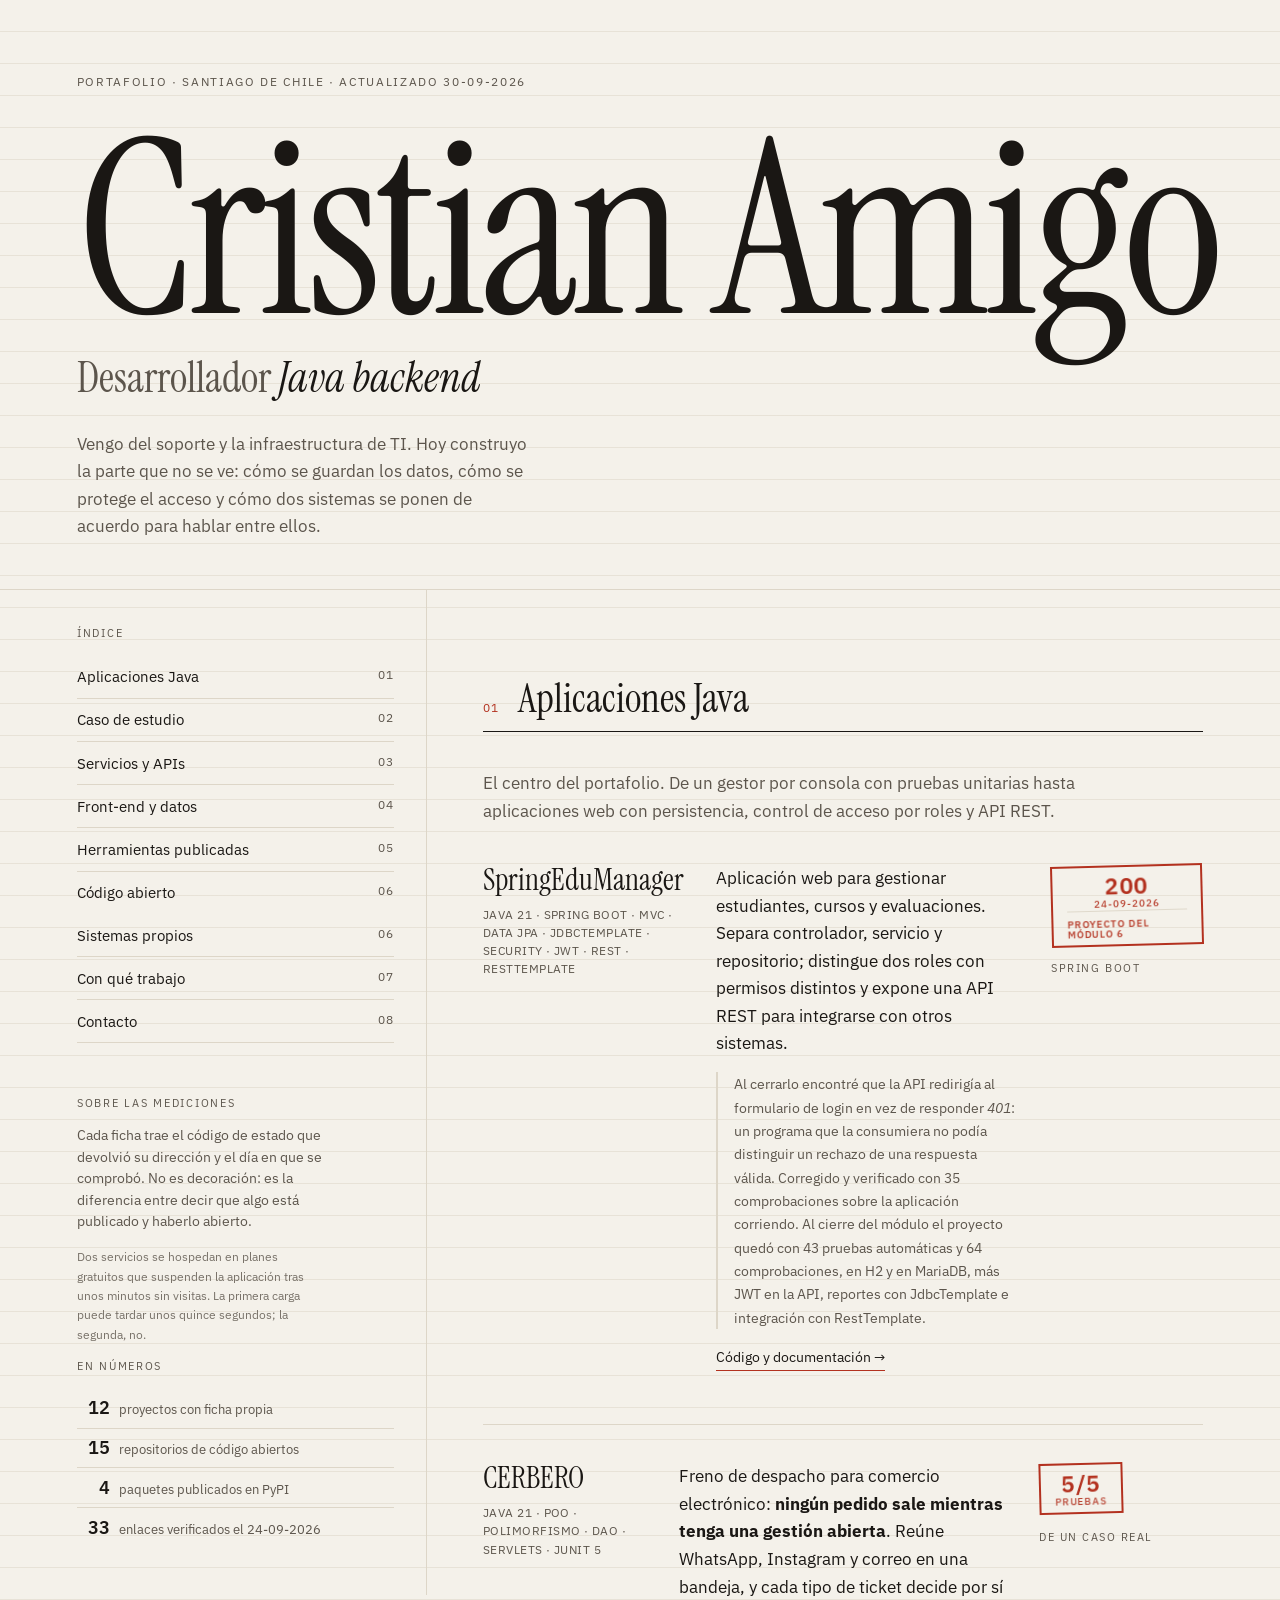
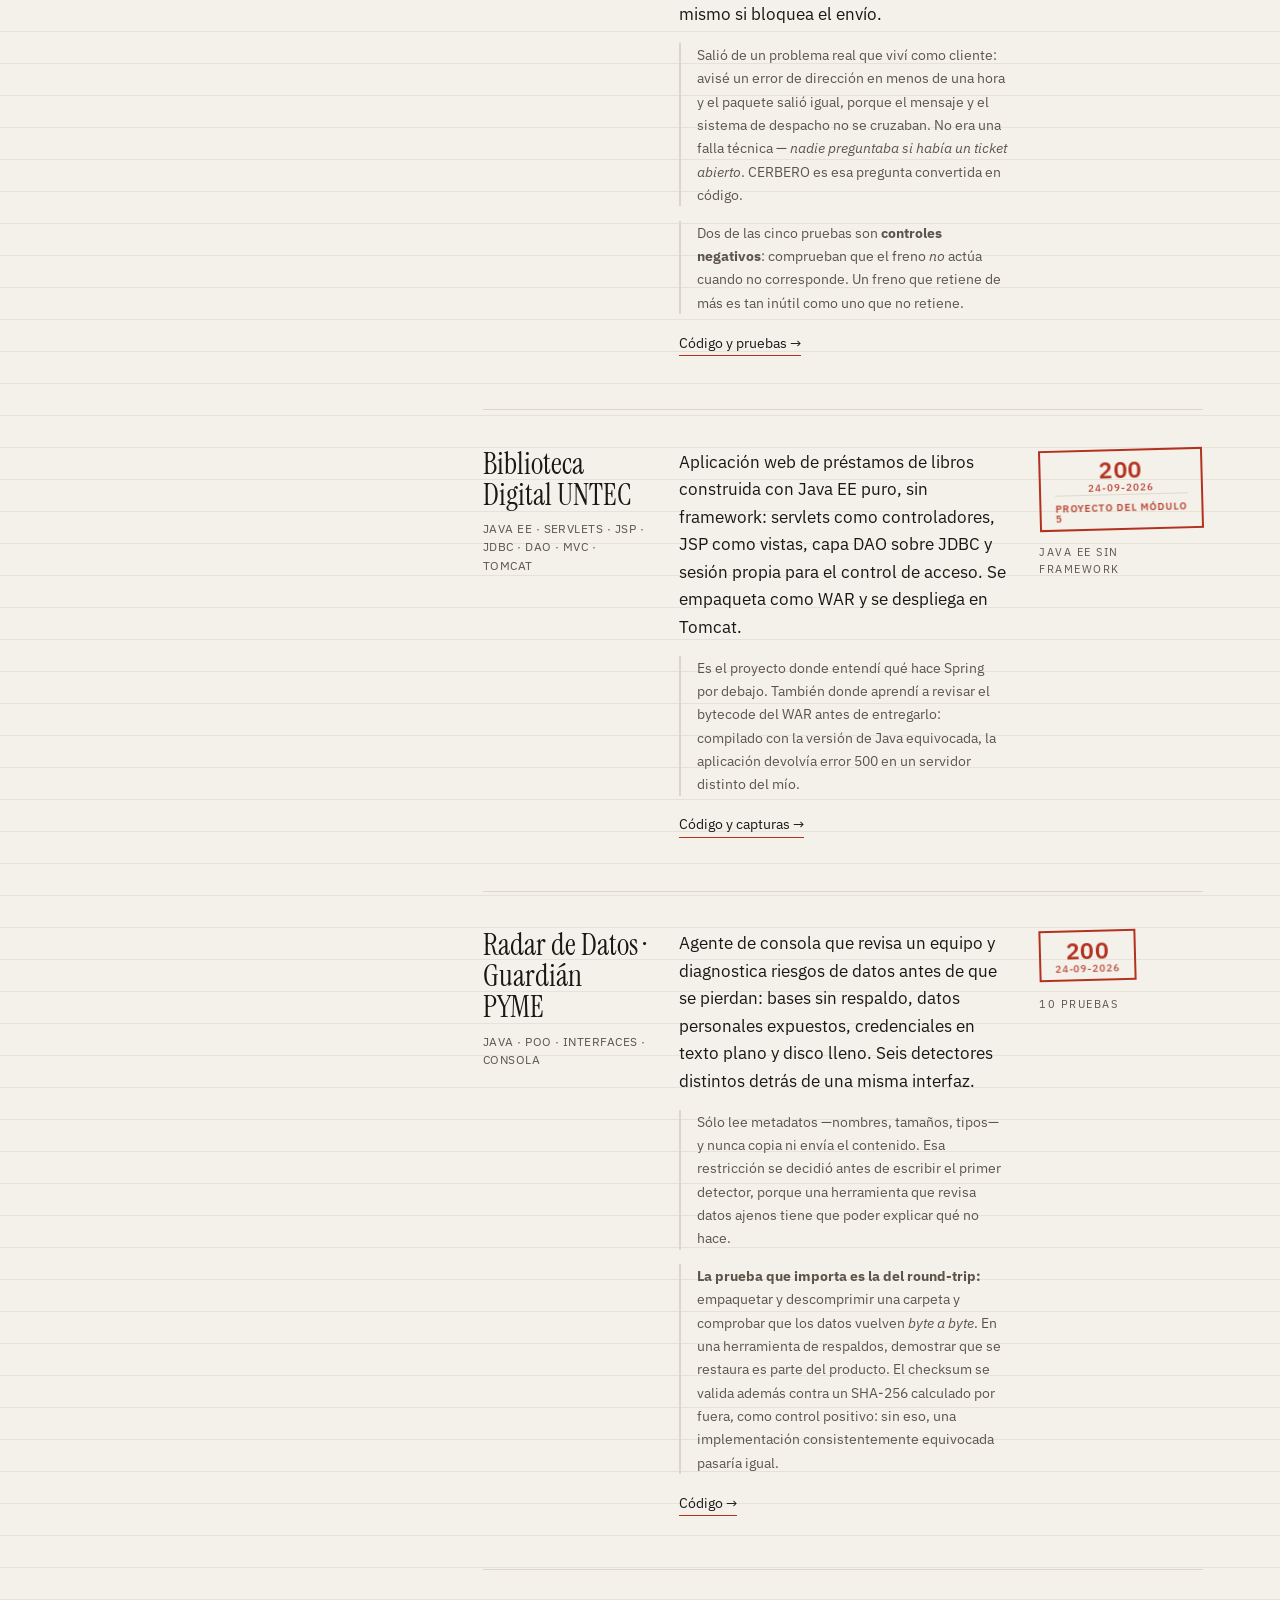
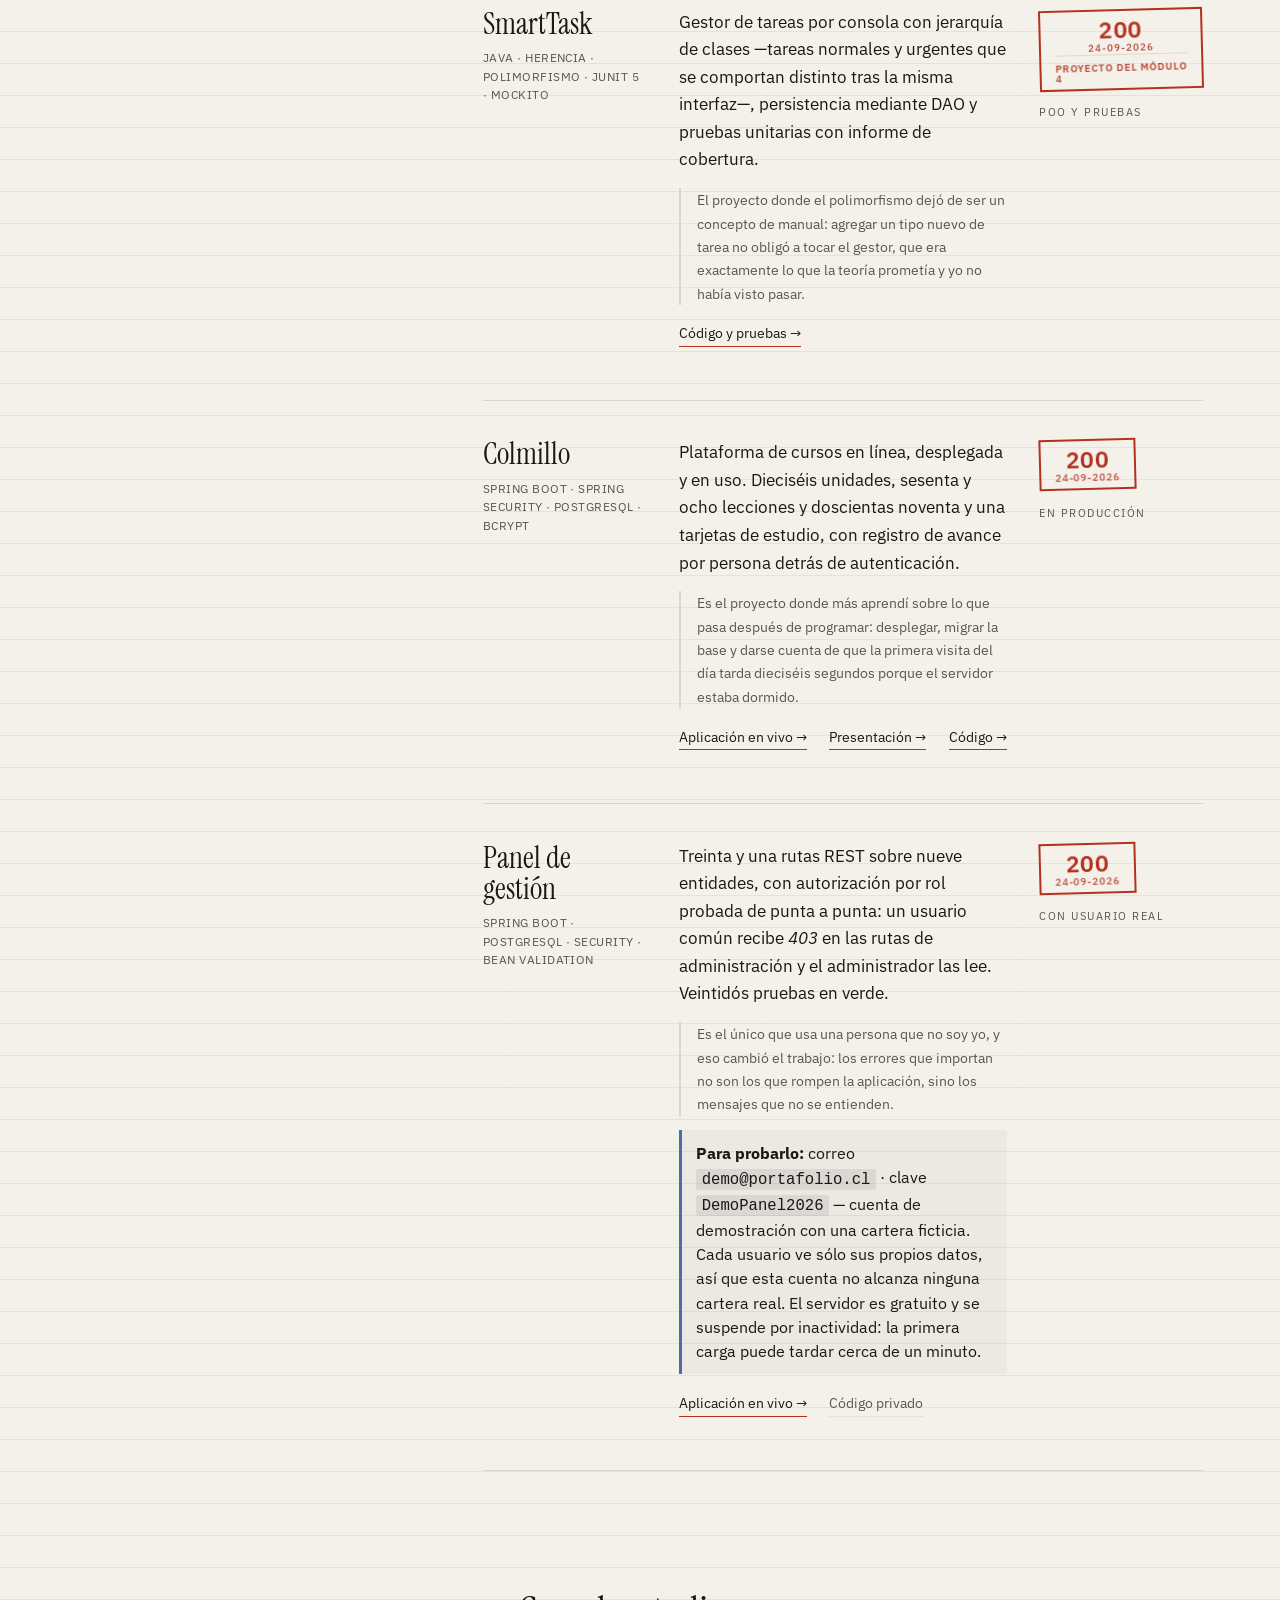
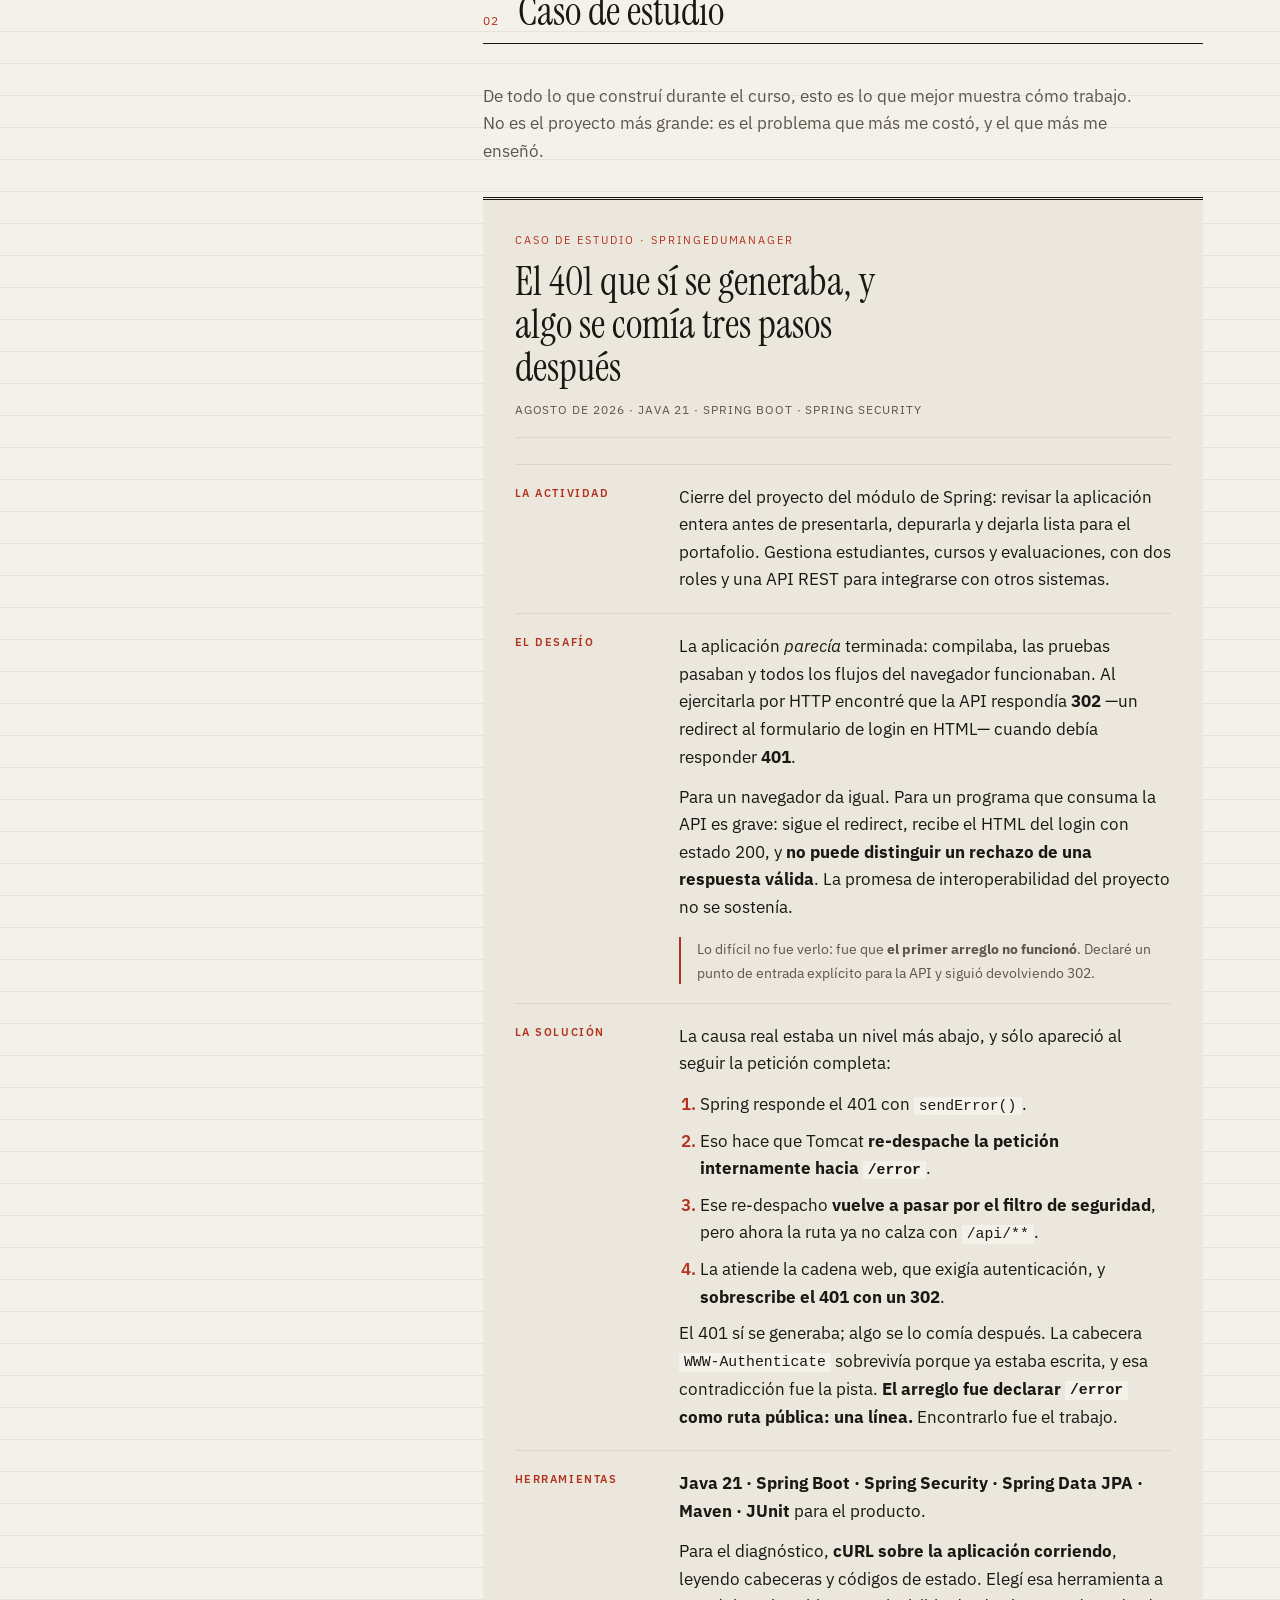
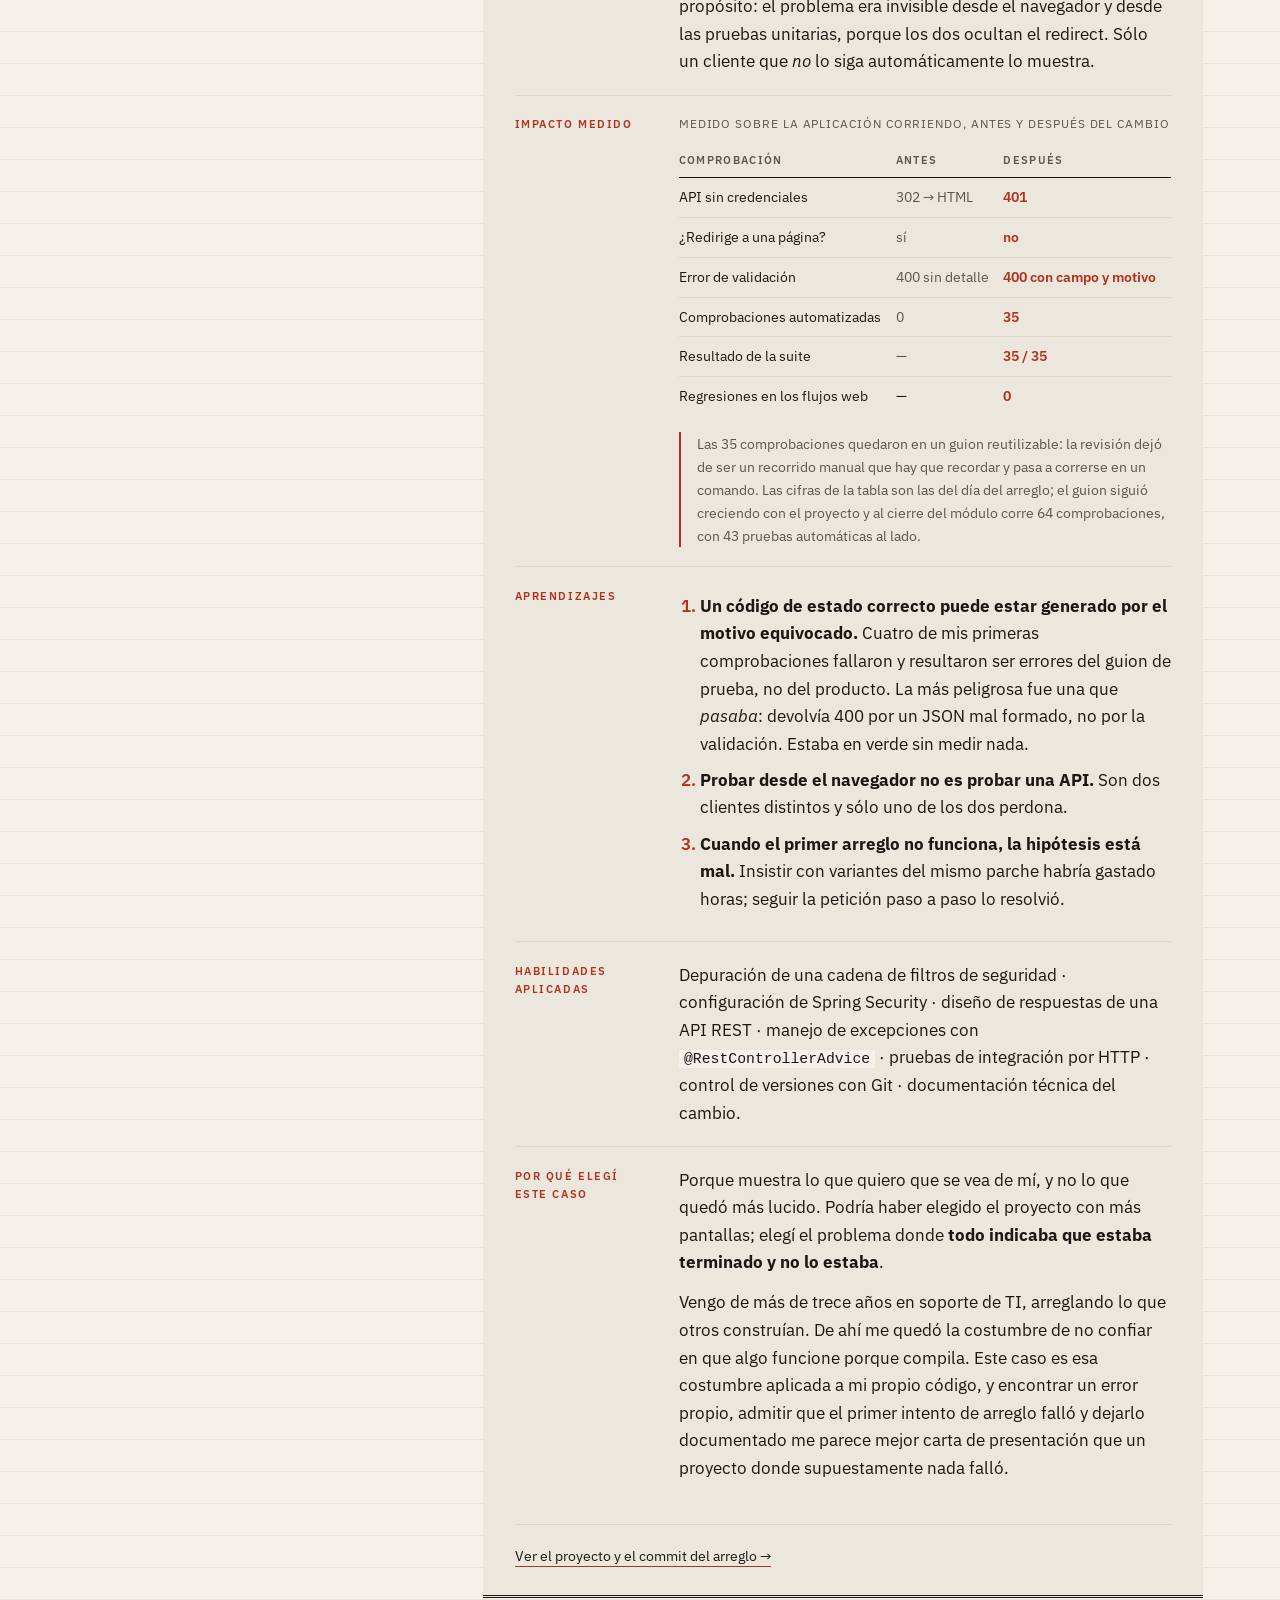
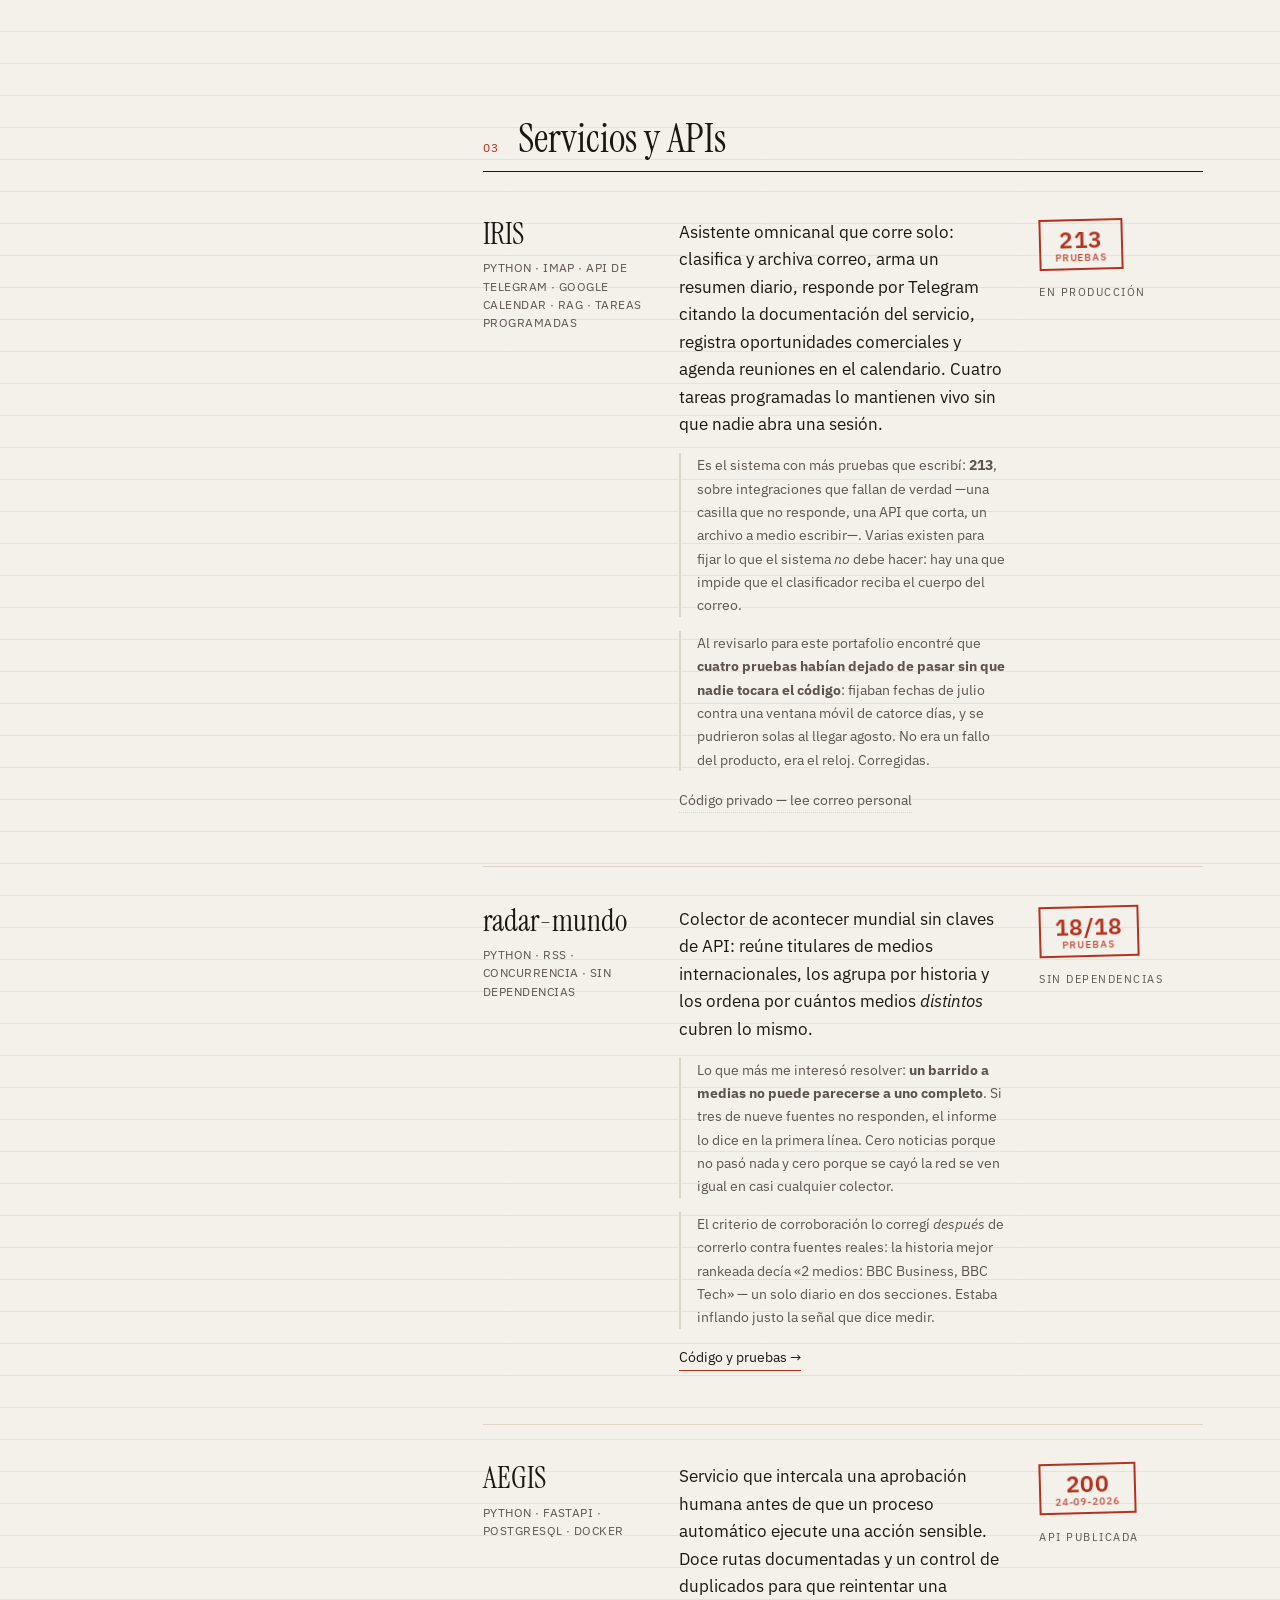
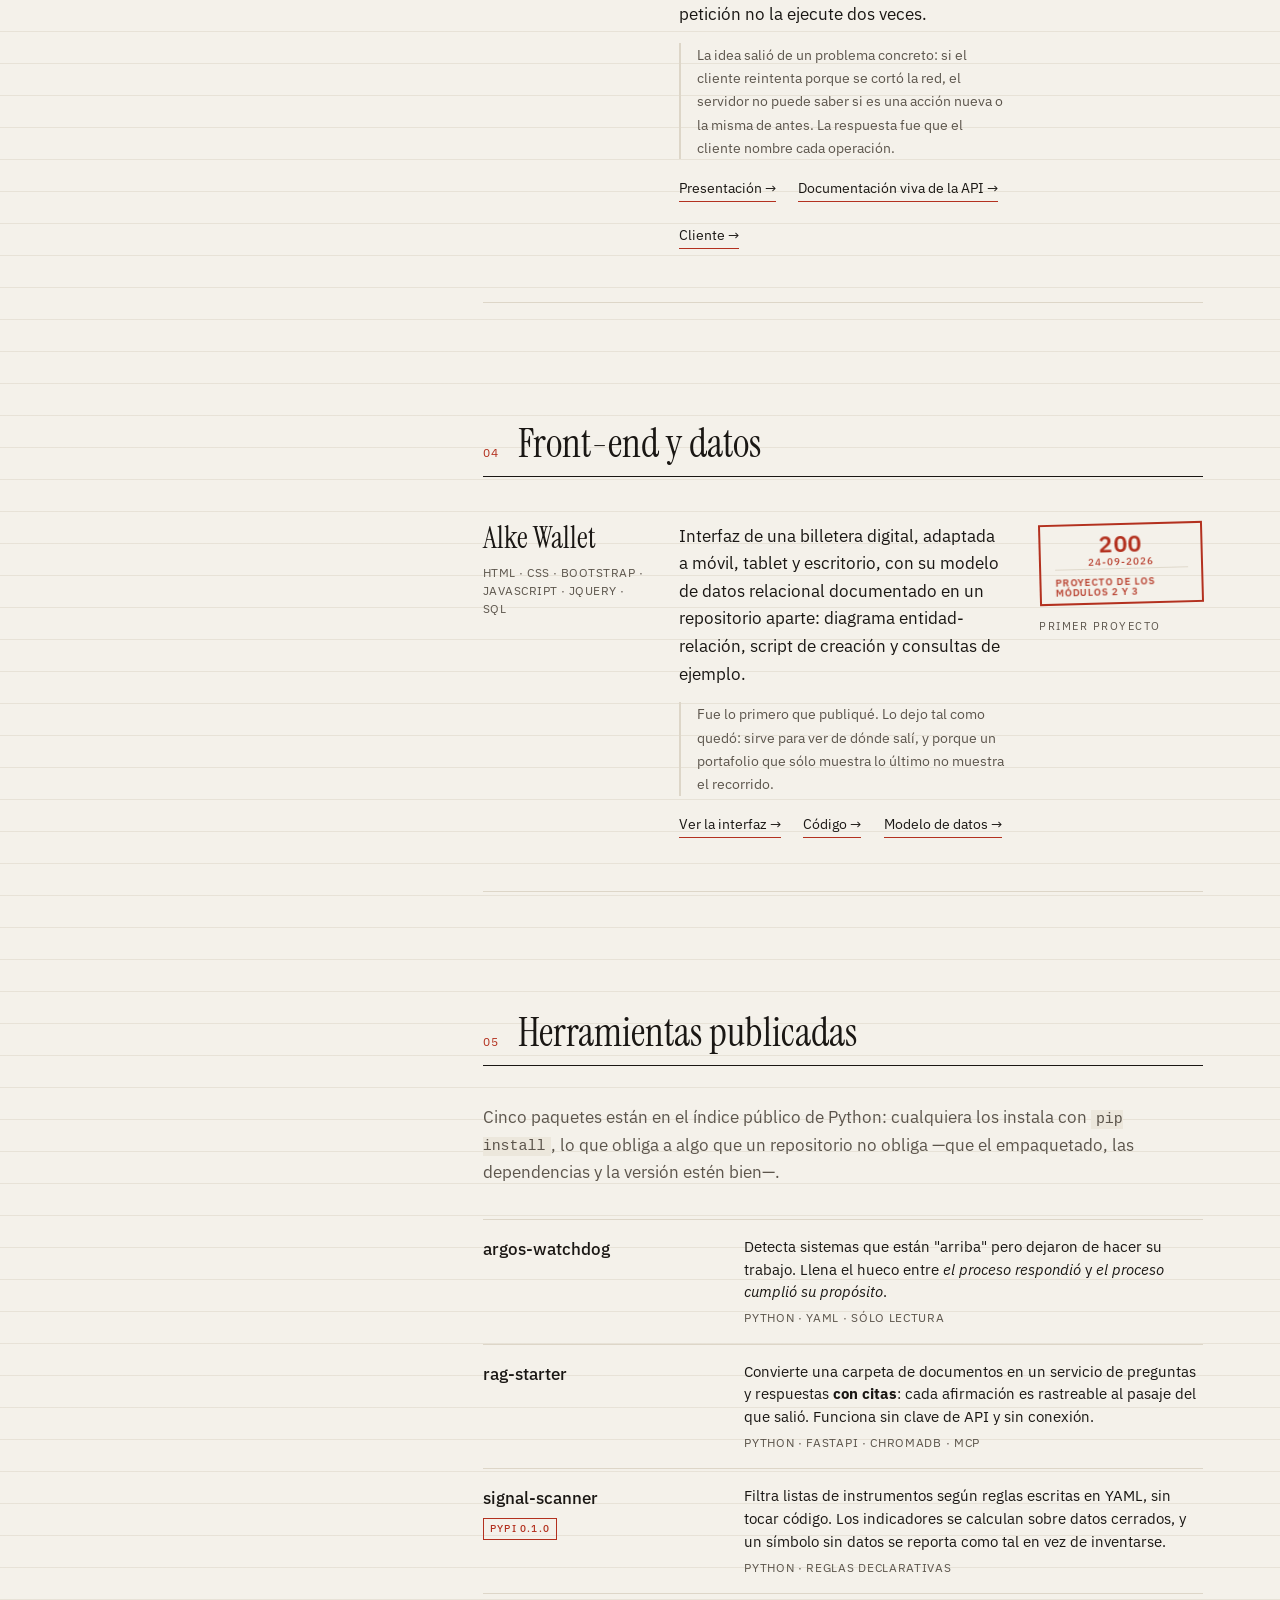
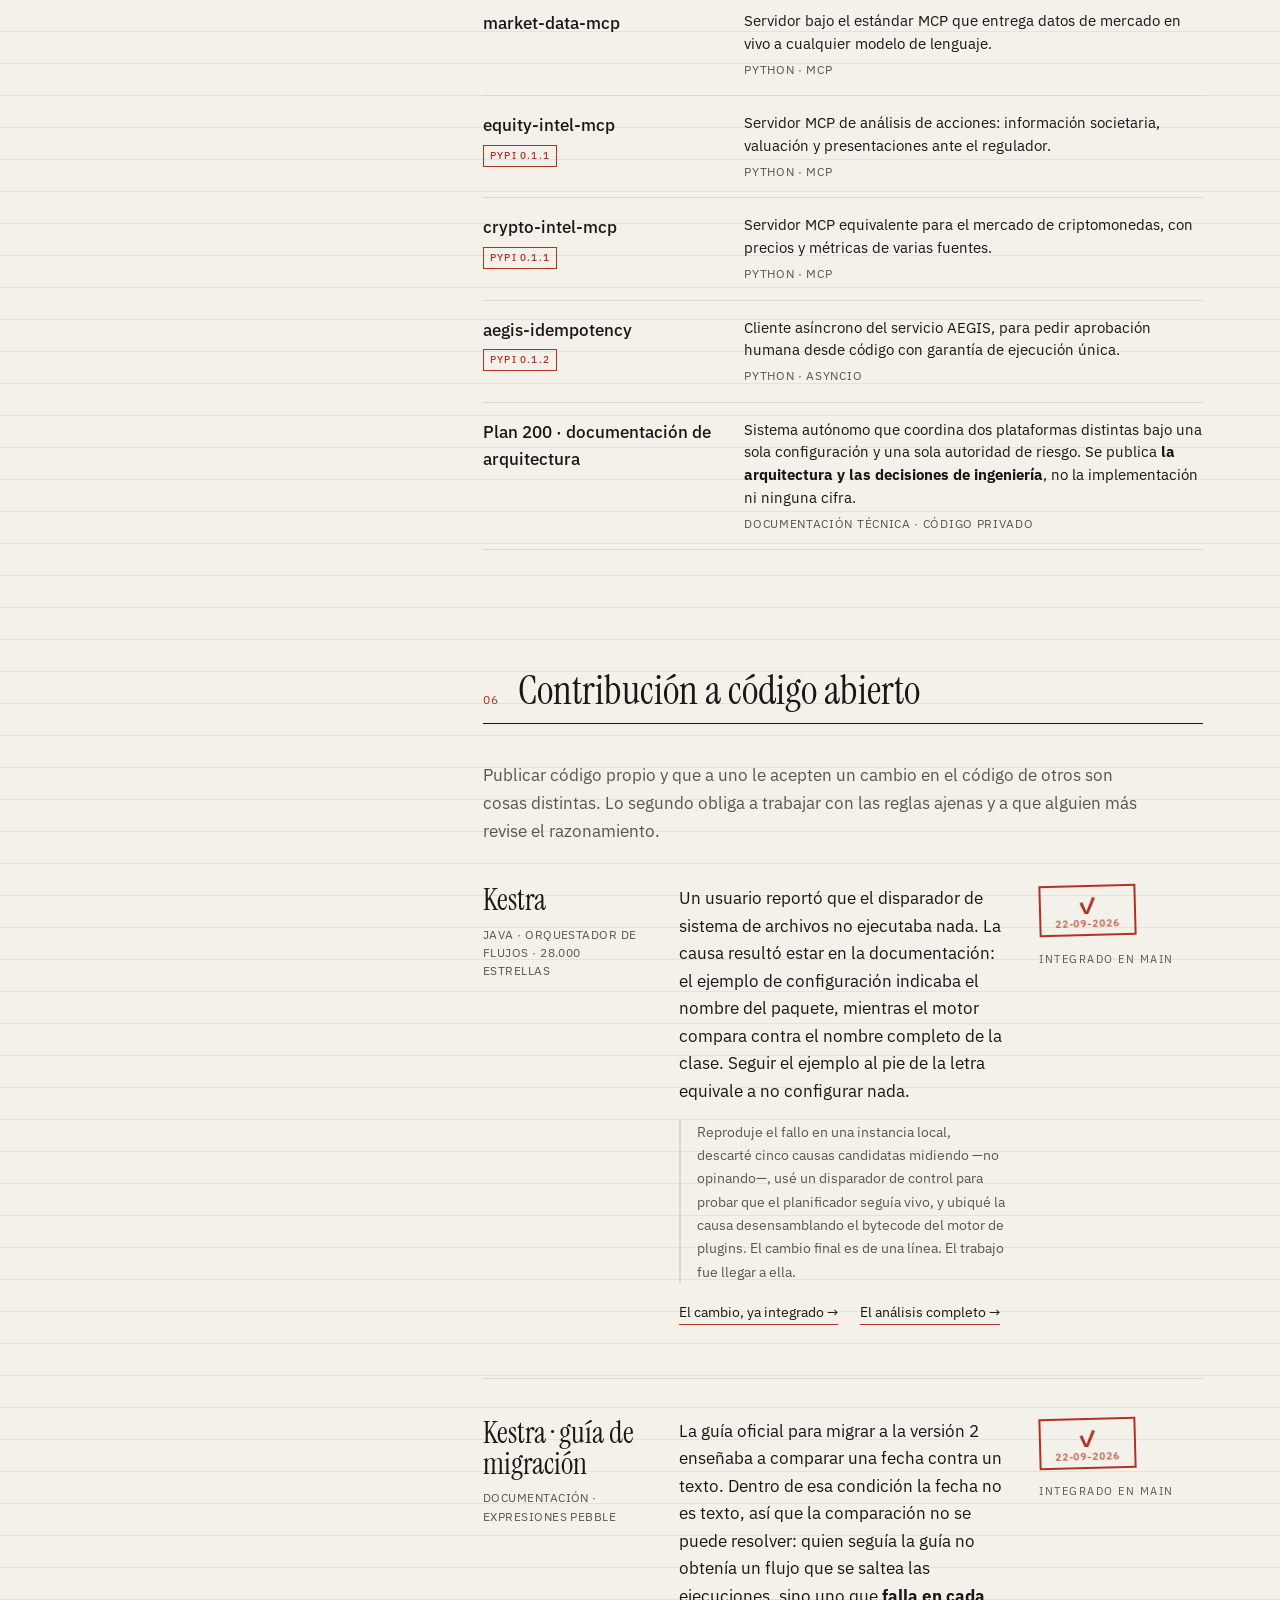
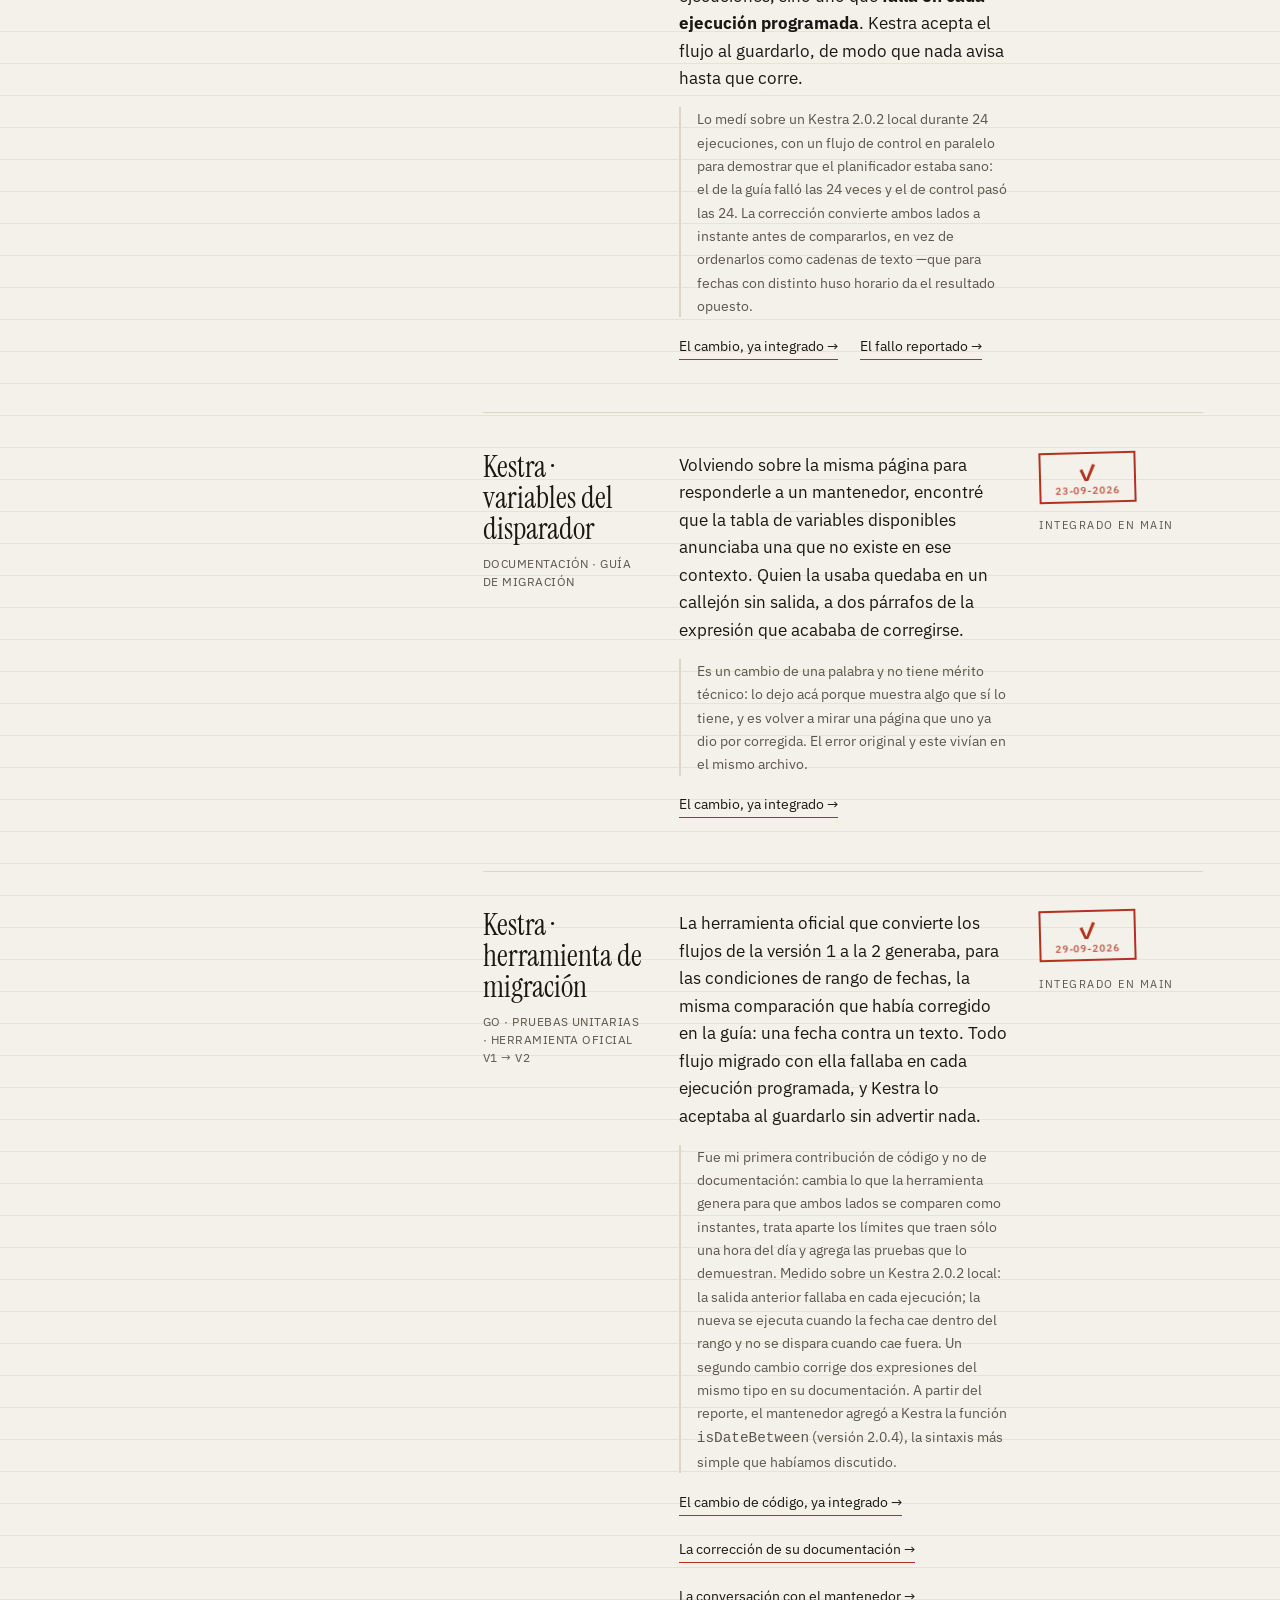
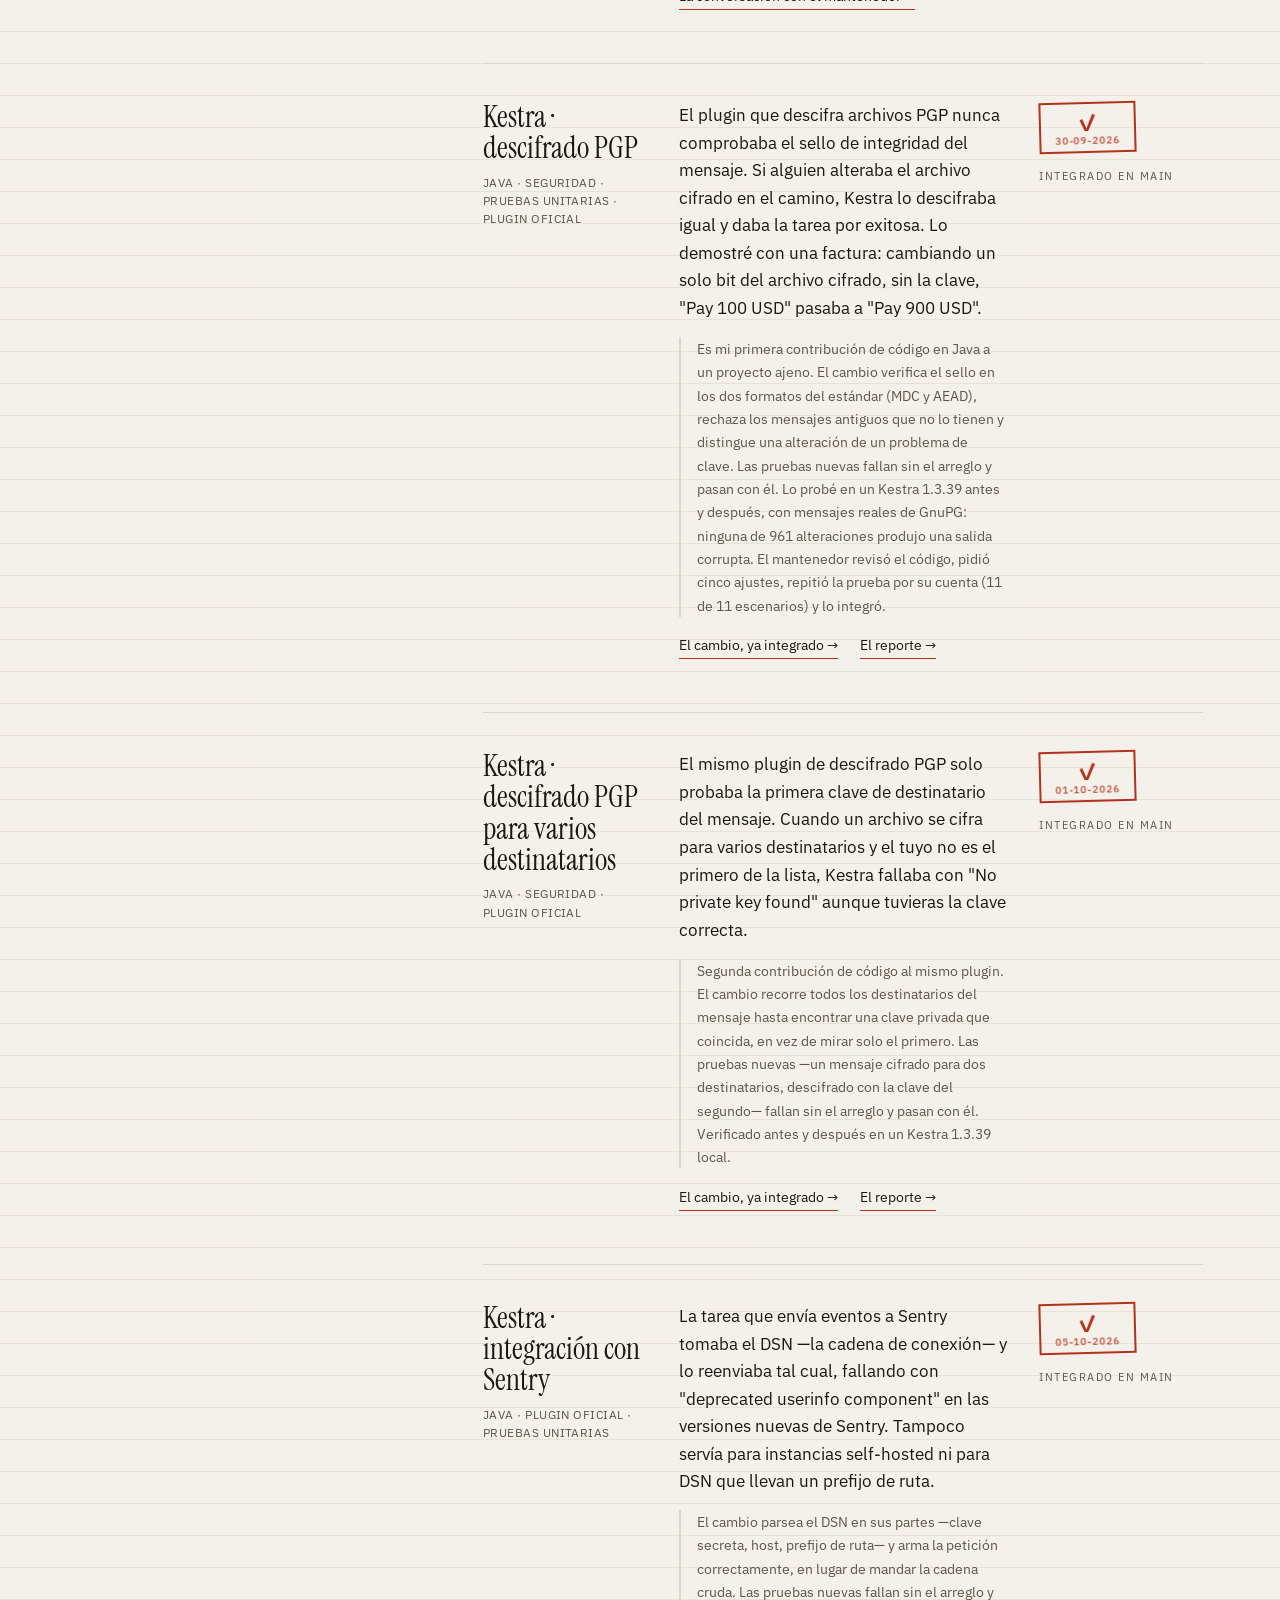
==== commit 07ee8ecf: "feat(contribuciones): agregar plugin-crypto#129, plugin-sentry#61 y plugin-databricks#287 Co-Authore" ====
--- a/index.html
+++ b/index.html
@@ -839,6 +839,89 @@
           <span class="etiqueta">Integrado en main</span>
         </div>
       </article>
+
+      <article class="ficha-proyecto">
+        <div class="col-nombre">
+          <h3>Kestra · descifrado PGP para varios destinatarios</h3>
+          <p class="pila">Java · seguridad · plugin oficial</p>
+        </div>
+        <div class="col-texto">
+          <p>
+            El mismo plugin de descifrado PGP solo probaba la primera clave de destinatario del
+            mensaje. Cuando un archivo se cifra para varios destinatarios y el tuyo no es el primero
+            de la lista, Kestra fallaba con "No private key found" aunque tuvieras la clave correcta.
+          </p>
+          <p class="detalle">
+            Segunda contribución de código al mismo plugin. El cambio recorre todos los destinatarios
+            del mensaje hasta encontrar una clave privada que coincida, en vez de mirar solo el
+            primero. Las pruebas nuevas —un mensaje cifrado para dos destinatarios, descifrado con la
+            clave del segundo— fallan sin el arreglo y pasan con él. Verificado antes y después en un
+            Kestra 1.3.39 local.
+          </p>
+          <p class="enlaces">
+            <a href="https://github.com/kestra-io/plugin-crypto/pull/129">El cambio, ya integrado →</a>
+            <a href="https://github.com/kestra-io/plugin-crypto/issues/127">El reporte →</a>
+          </p>
+        </div>
+        <div class="col-sello">
+          <span class="sello">✓<span>01-10-2026</span></span>
+          <span class="etiqueta">Integrado en main</span>
+        </div>
+      </article>
+
+      <article class="ficha-proyecto">
+        <div class="col-nombre">
+          <h3>Kestra · integración con Sentry</h3>
+          <p class="pila">Java · plugin oficial · pruebas unitarias</p>
+        </div>
+        <div class="col-texto">
+          <p>
+            La tarea que envía eventos a Sentry tomaba el DSN —la cadena de conexión— y lo reenviaba
+            tal cual, fallando con "deprecated userinfo component" en las versiones nuevas de Sentry.
+            Tampoco servía para instancias self-hosted ni para DSN que llevan un prefijo de ruta.
+          </p>
+          <p class="detalle">
+            El cambio parsea el DSN en sus partes —clave secreta, host, prefijo de ruta— y arma la
+            petición correctamente, en lugar de mandar la cadena cruda. Las pruebas nuevas fallan sin
+            el arreglo y pasan con él. El mantenedor lo revisó en tres rondas y lo re-probó por su
+            cuenta contra una instancia self-hosted de Sentry antes de integrarlo.
+          </p>
+          <p class="enlaces">
+            <a href="https://github.com/kestra-io/plugin-sentry/pull/61">El cambio, ya integrado →</a>
+            <a href="https://github.com/kestra-io/plugin-sentry/issues/6">El reporte →</a>
+          </p>
+        </div>
+        <div class="col-sello">
+          <span class="sello">✓<span>05-10-2026</span></span>
+          <span class="etiqueta">Integrado en main</span>
+        </div>
+      </article>
+
+      <article class="ficha-proyecto">
+        <div class="col-nombre">
+          <h3>Kestra · CLI de Databricks</h3>
+          <p class="pila">Java · plugin oficial</p>
+        </div>
+        <div class="col-texto">
+          <p>
+            La tarea DatabricksSQLCLI ignoraba dos de sus propias opciones: no cargaba los
+            <code>namespaceFiles</code> que el comando necesita y no usaba el <code>containerImage</code>
+            configurado, corriendo siempre con la imagen por defecto.
+          </p>
+          <p class="detalle">
+            El cambio hace que la tarea use de verdad las dos: monta los archivos del namespace y
+            respeta la imagen declarada. Con las pruebas que lo verifican y el control antes y después.
+          </p>
+          <p class="enlaces">
+            <a href="https://github.com/kestra-io/plugin-databricks/pull/287">El cambio, ya integrado →</a>
+            <a href="https://github.com/kestra-io/plugin-databricks/issues/260">El reporte →</a>
+          </p>
+        </div>
+        <div class="col-sello">
+          <span class="sello">✓<span>05-10-2026</span></span>
+          <span class="etiqueta">Integrado en main</span>
+        </div>
+      </article>
     </section>
 
     <!-- ===================== 05 · PROPIOS ===================== -->
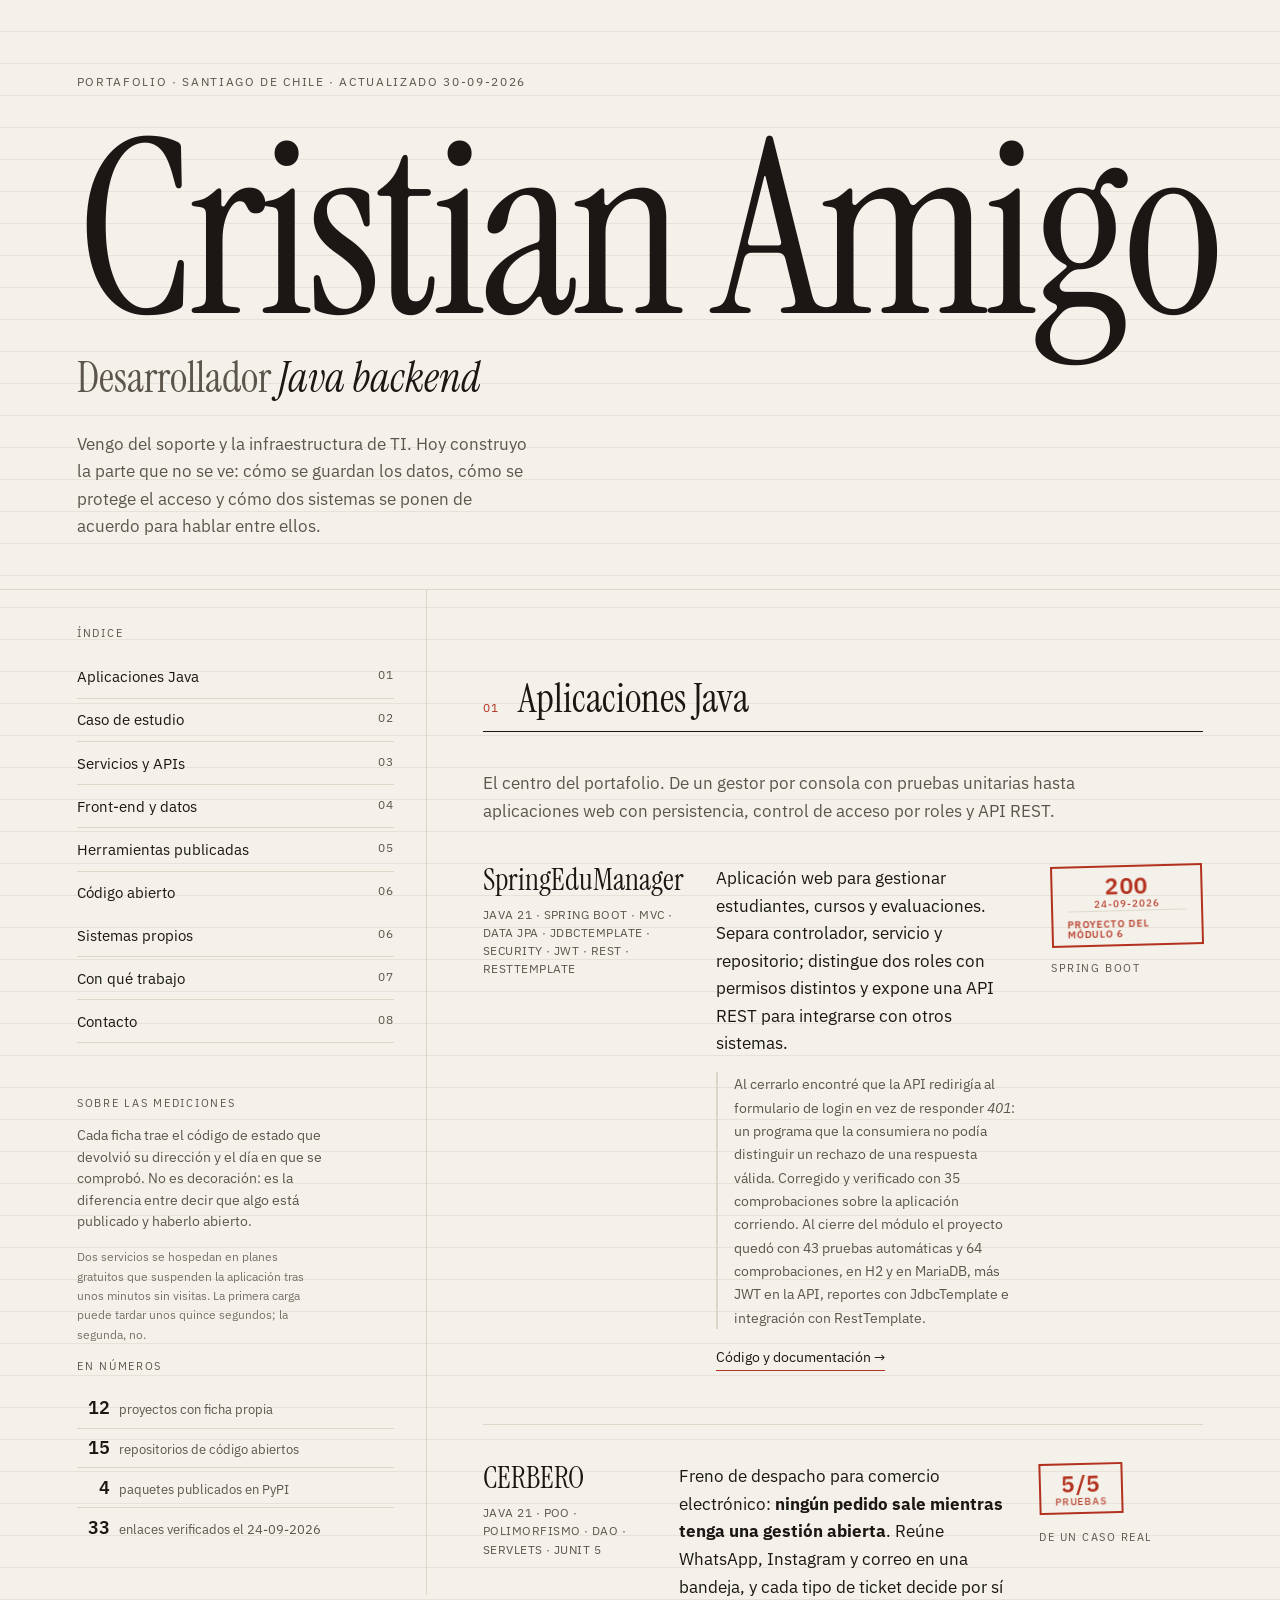
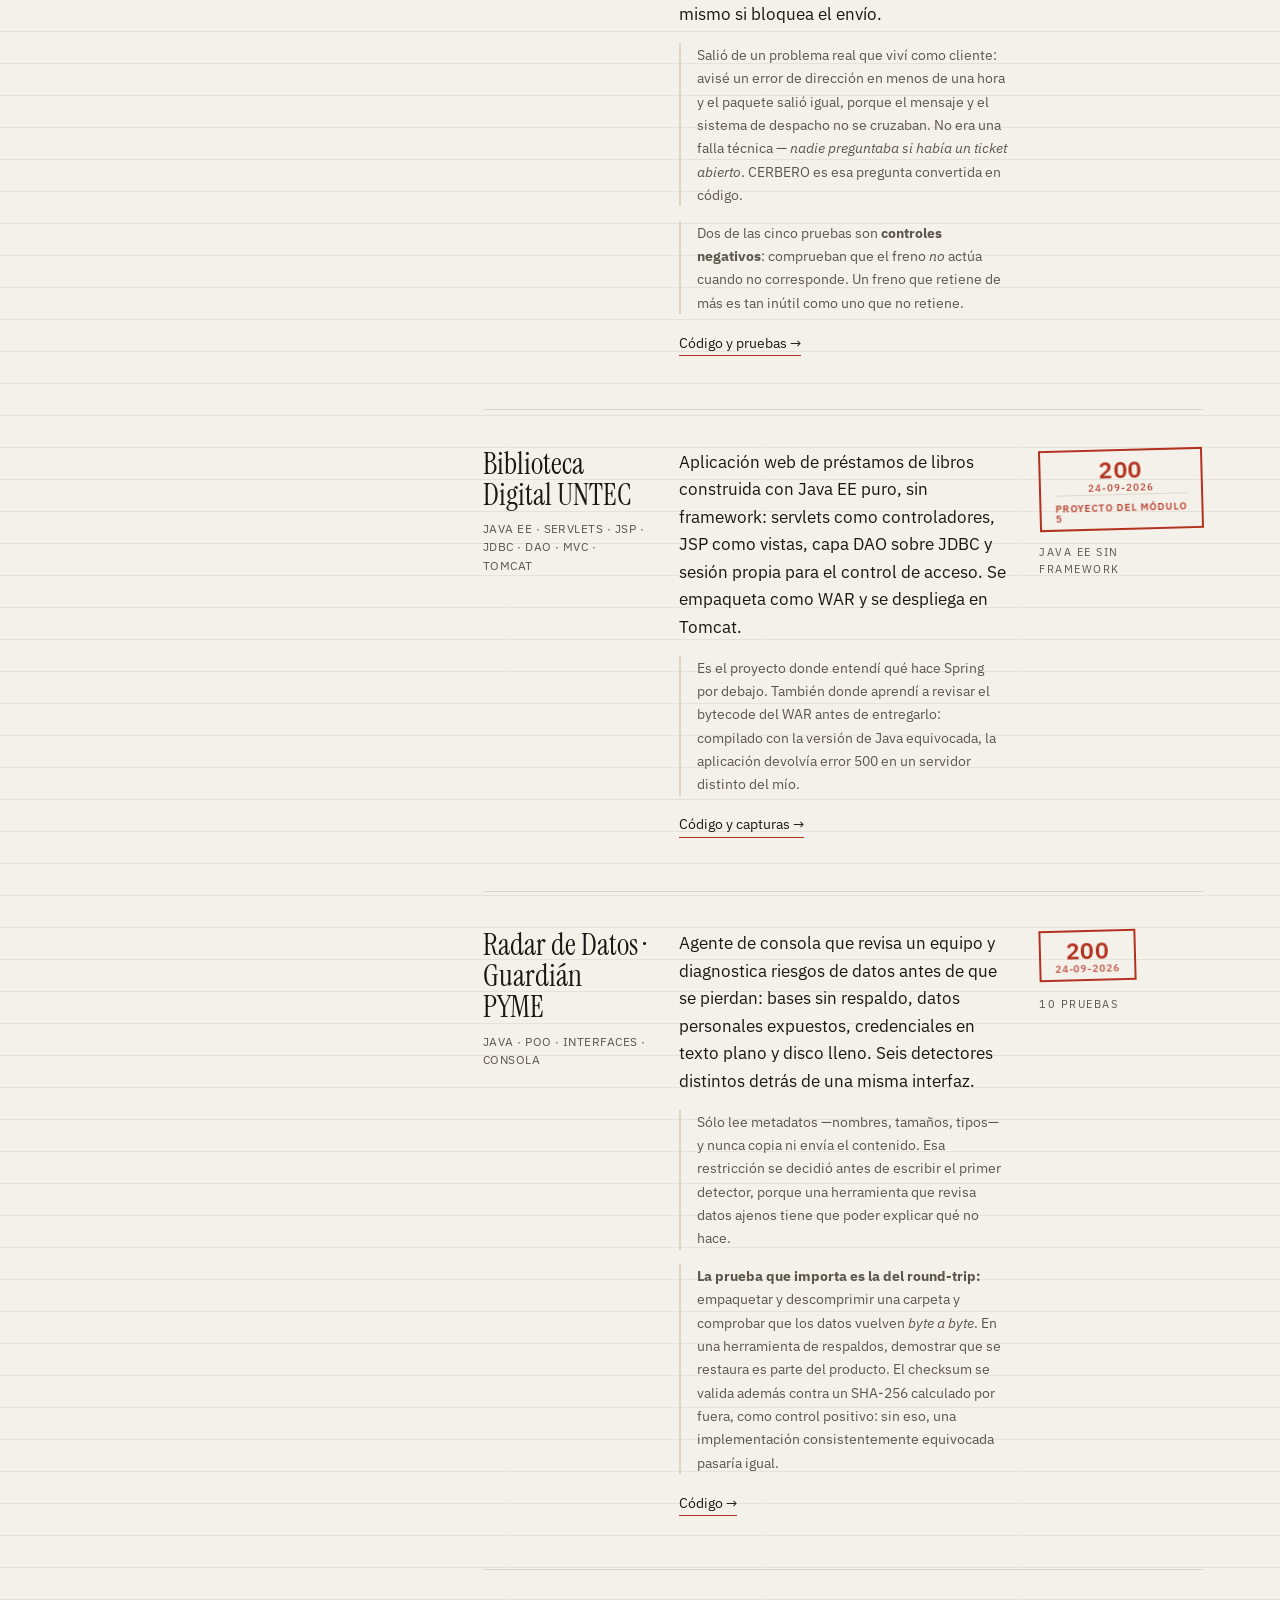
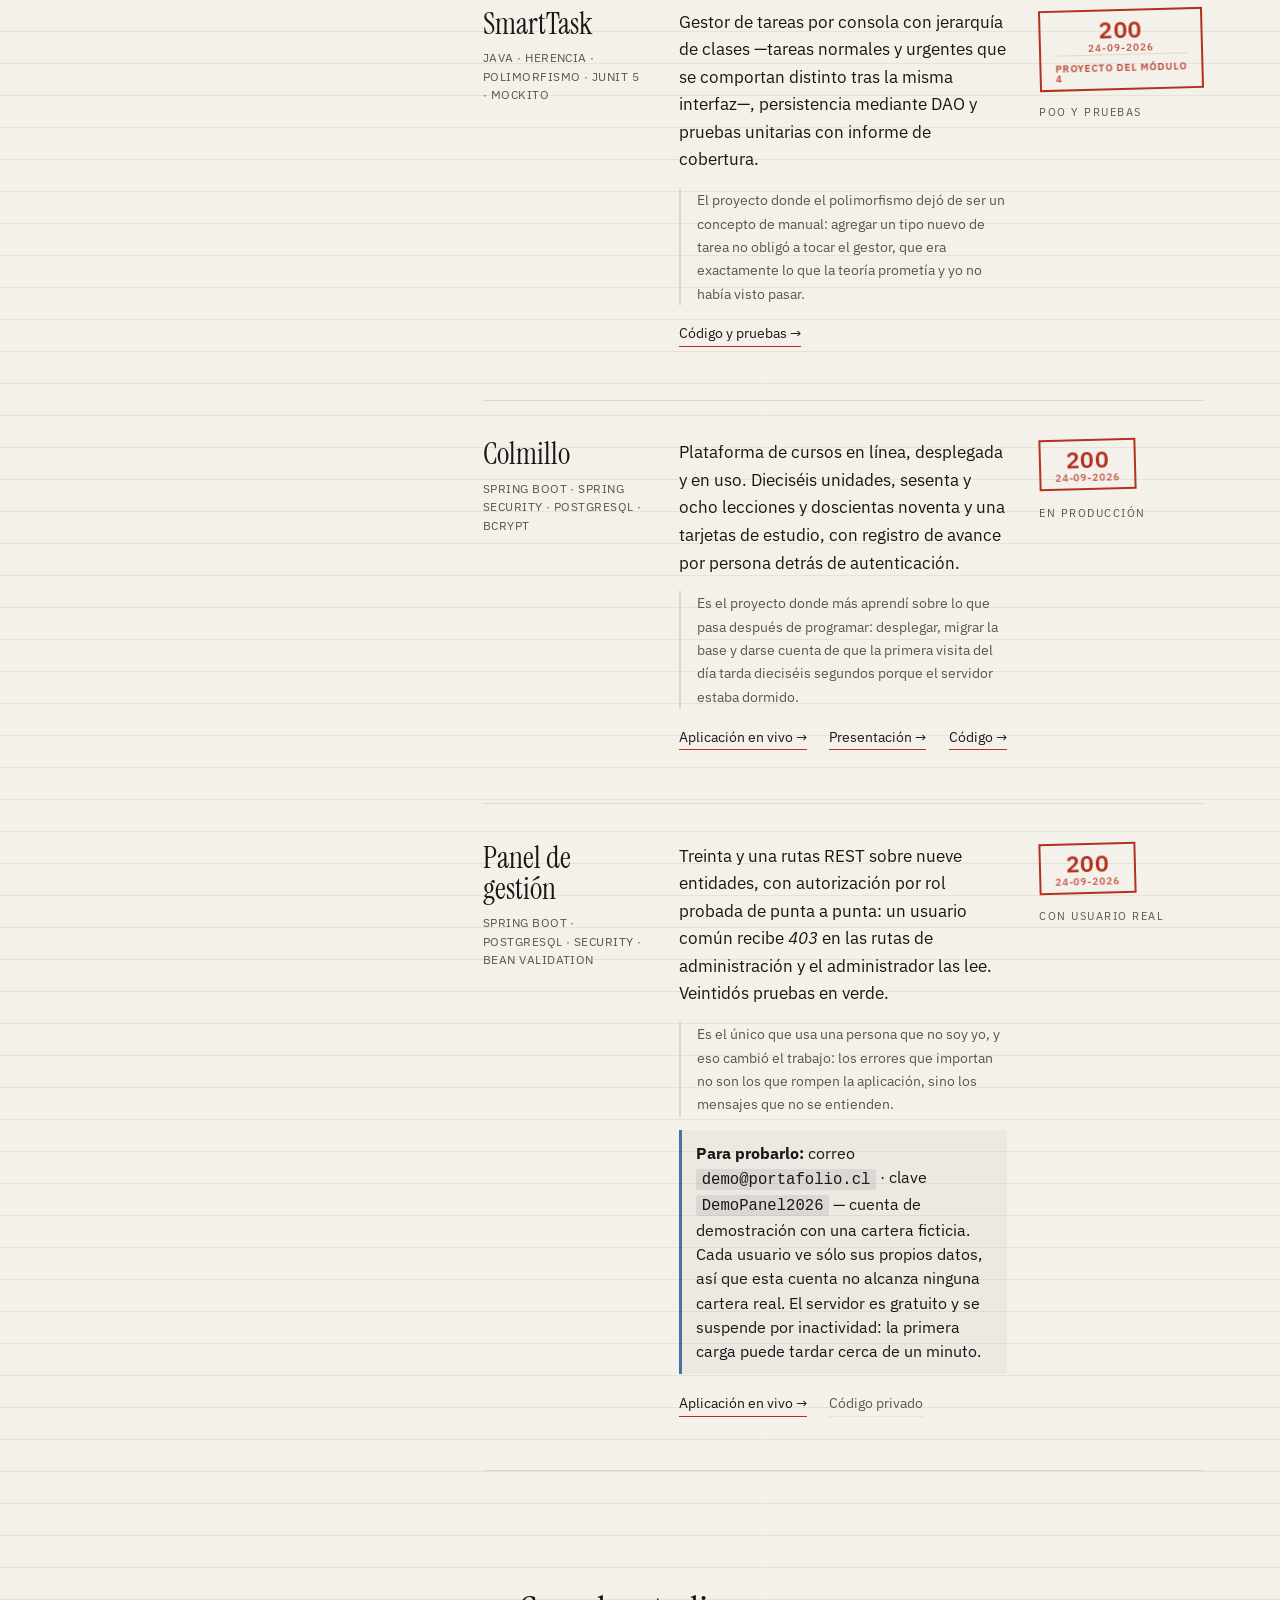
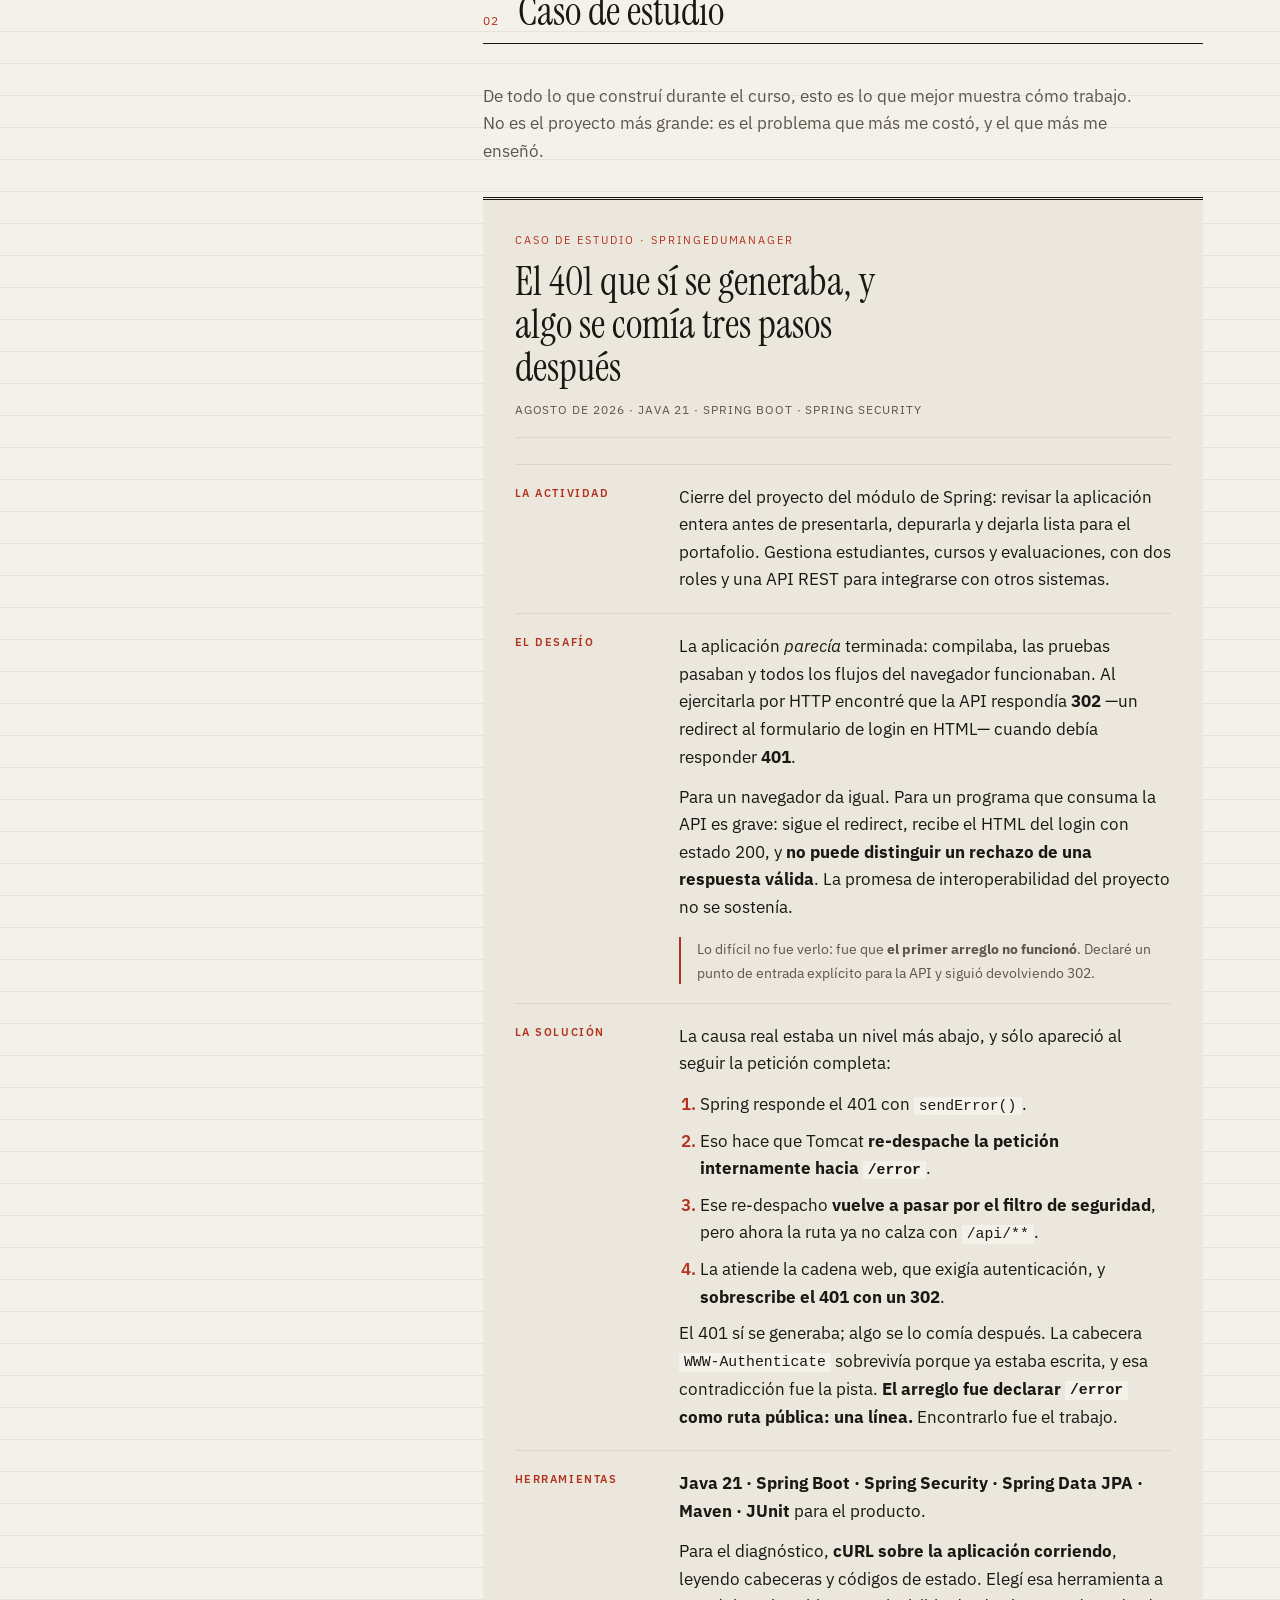
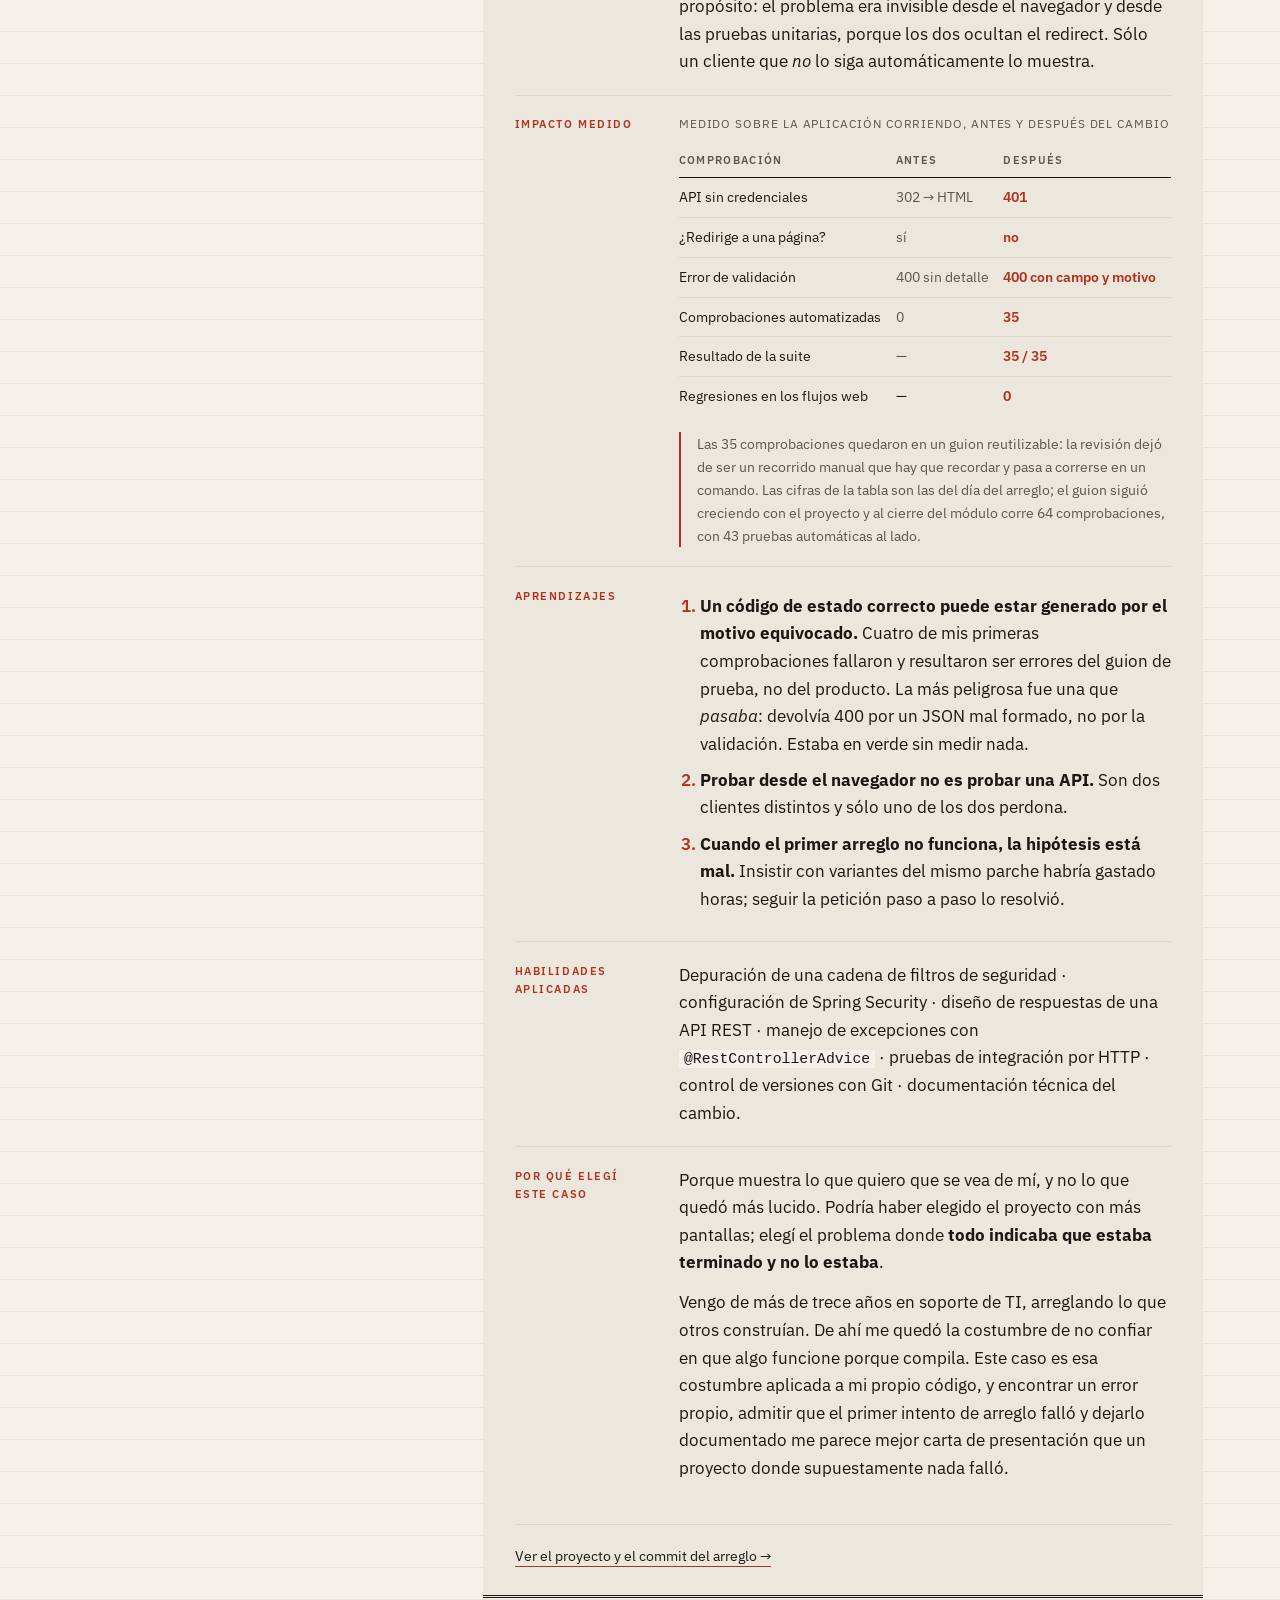
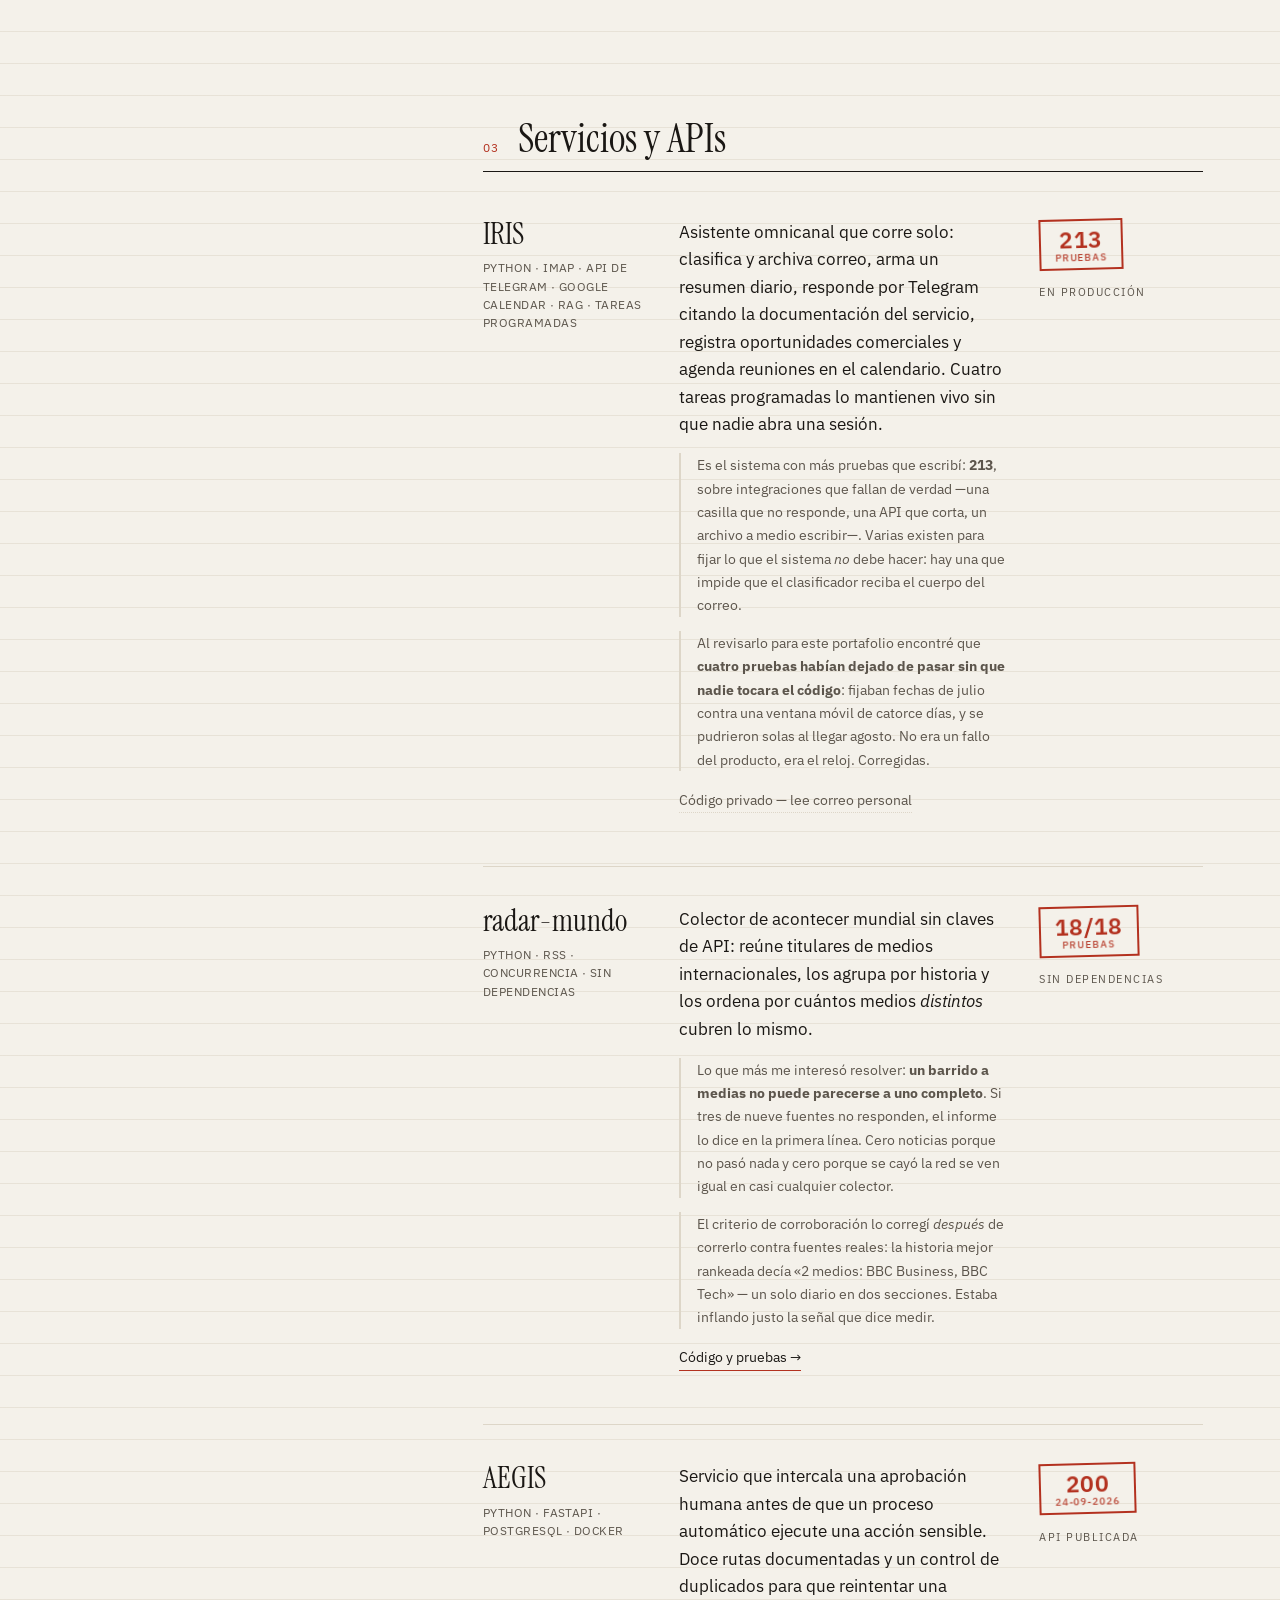
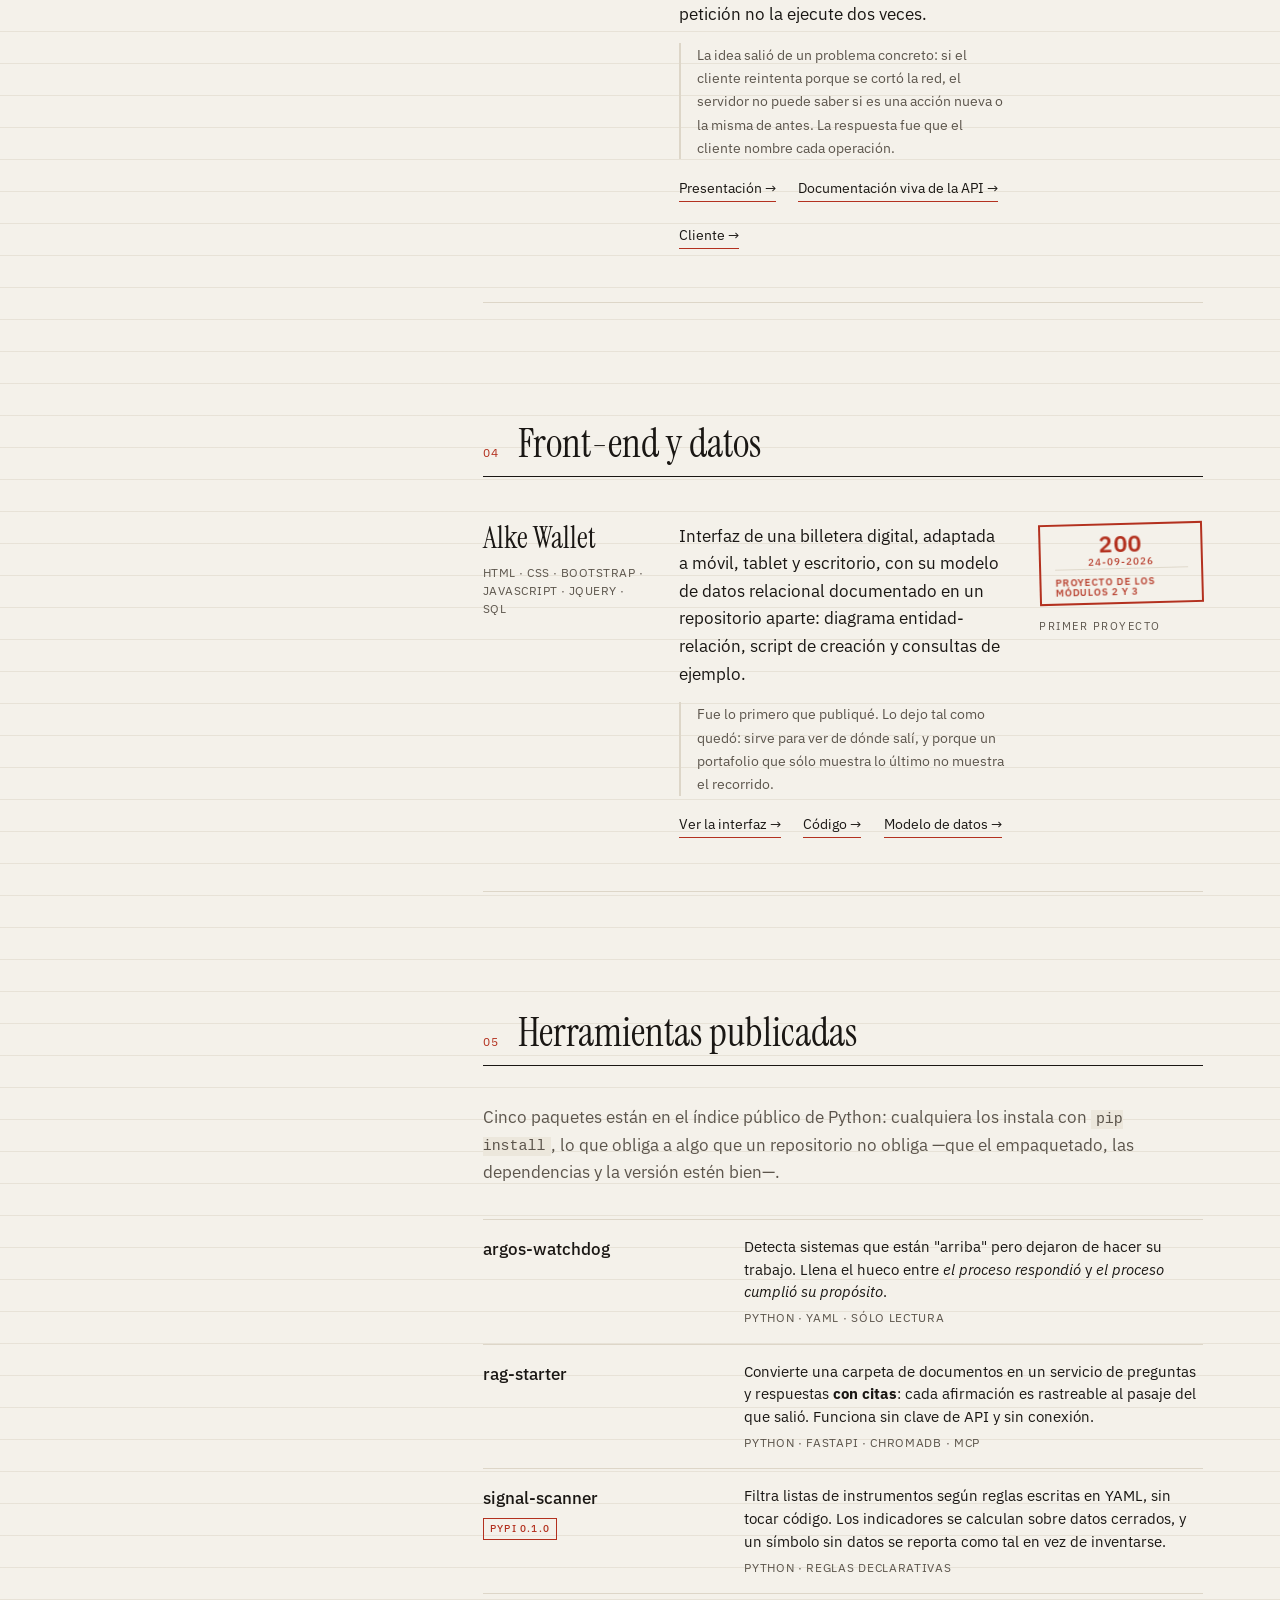
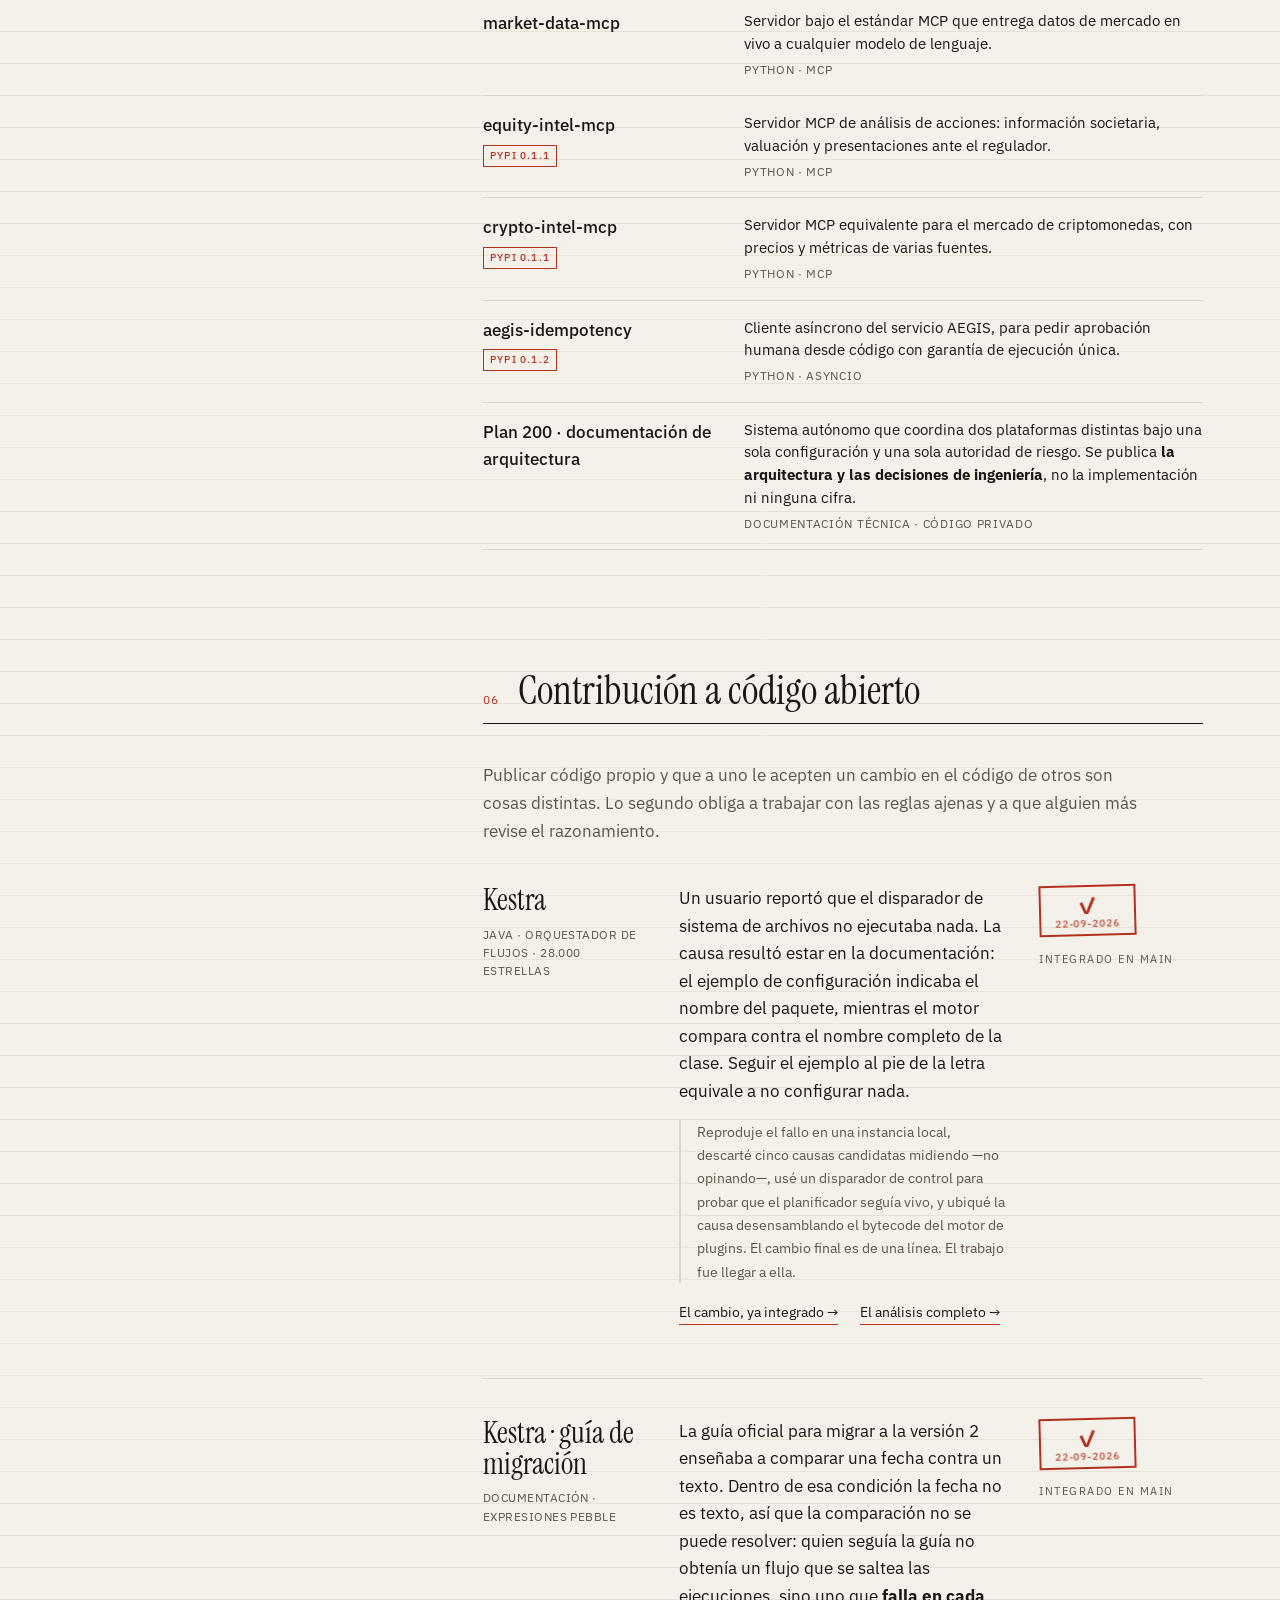
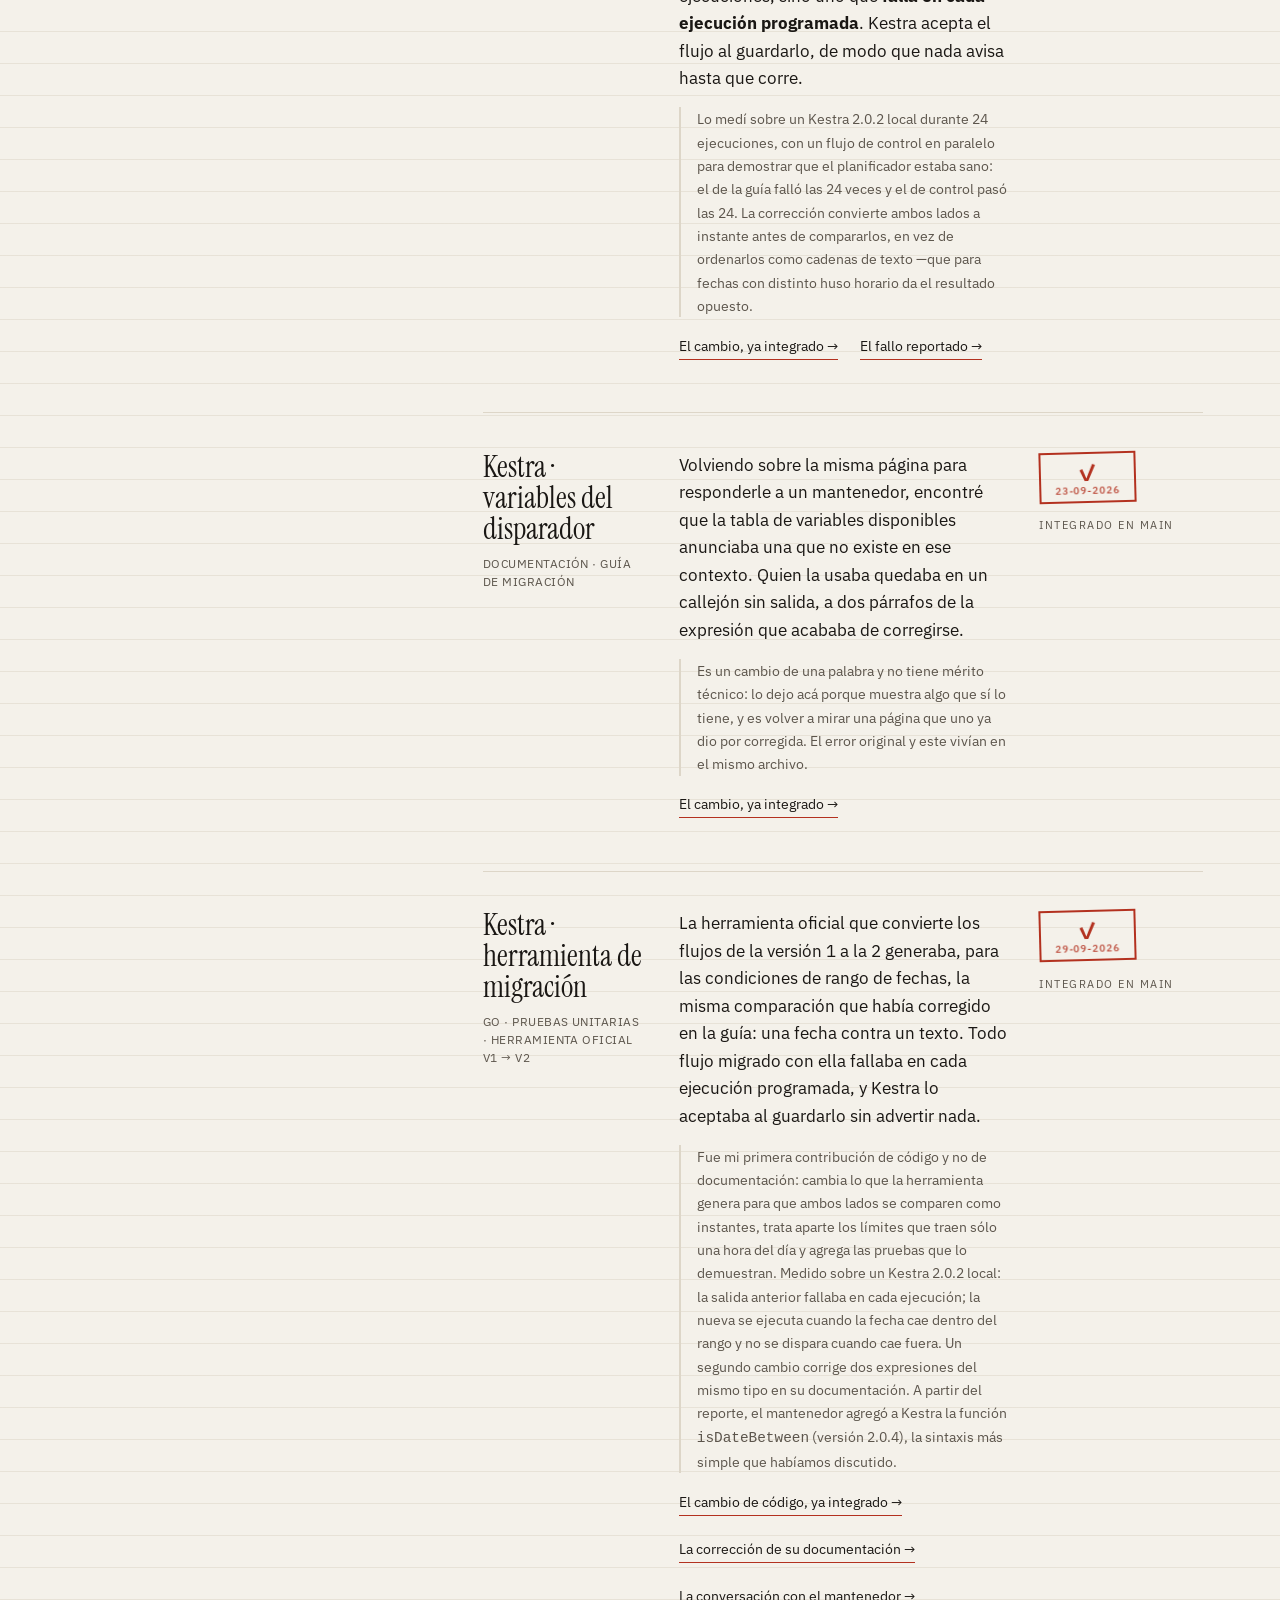
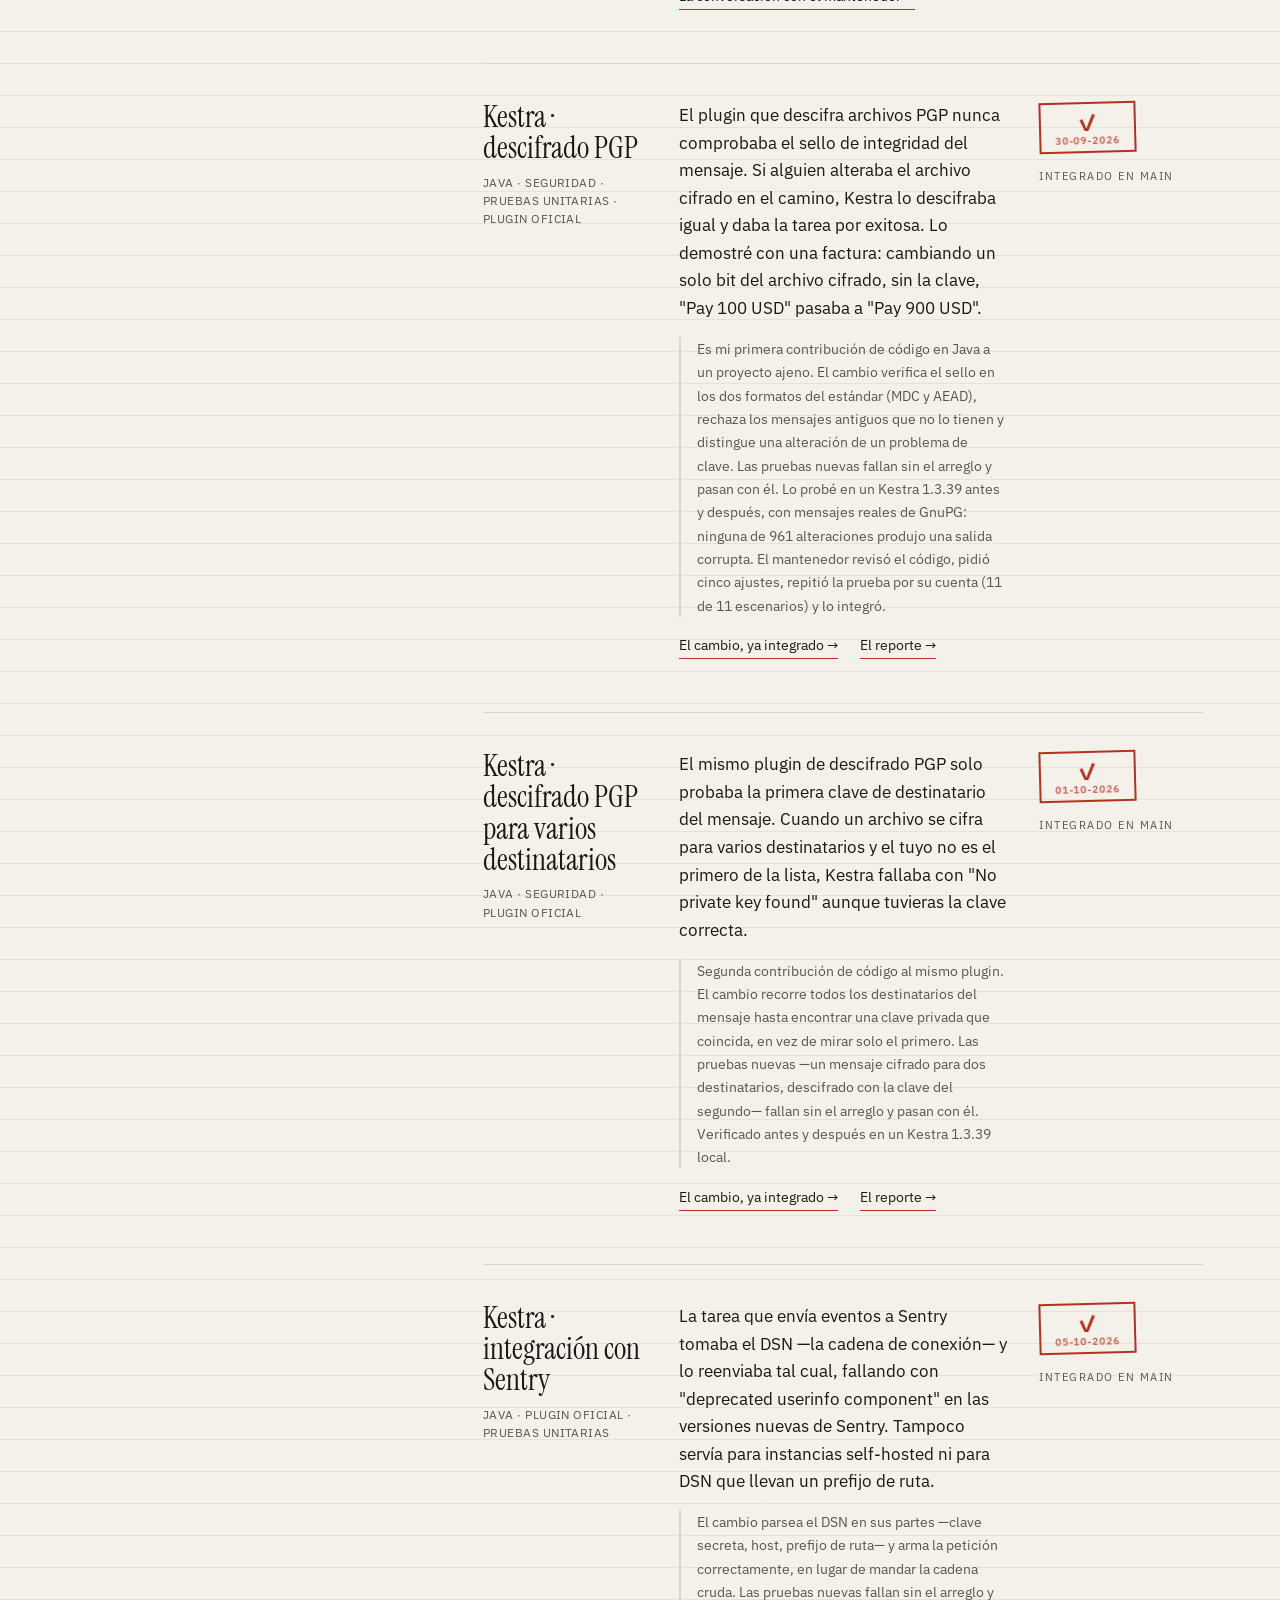
==== commit 89590820: "feat(contribuciones): agregar plugin-graalvm#98 y blueprints#1139, y completar llms.txt Co-Authored-" ====
--- a/index.html
+++ b/index.html
@@ -922,6 +922,69 @@
           <span class="etiqueta">Integrado en main</span>
         </div>
       </article>
+
+      <article class="ficha-proyecto">
+        <div class="col-nombre">
+          <h3>Kestra · filas múltiples en GraalVM</h3>
+          <p class="pila">Java · plugin oficial · pruebas unitarias</p>
+        </div>
+        <div class="col-texto">
+          <p>
+            Las tareas FileTransform documentan <code>rows</code> como la forma de emitir varias filas
+            de salida por cada fila de entrada, pero no funcionaba en ninguno de los tres lenguajes:
+            en Python la tarea fallaba con "No serializer found", y en JavaScript y Ruby
+            <code>rows</code> se ignoraba en silencio y se escribía la fila original.
+          </p>
+          <p class="detalle">
+            Había dos causas en el mismo método: <code>rows</code> se buscaba en el valor devuelto por
+            el script en lugar de en los bindings, donde se lee <code>row</code>, y sus elementos se
+            emitían sin convertir. El cambio lo lee de los bindings, convierte cada elemento, lo
+            reinicia antes de cada fila para que no se repita en las siguientes, descarta la fila si
+            la lista viene vacía y falla con un mensaje claro si no es una lista. Las pruebas nuevas
+            de los tres lenguajes fallan en main y pasan con el cambio. Lo verifiqué de punta a punta
+            en un Kestra 2.0.2, antes y después.
+          </p>
+          <p class="enlaces">
+            <a href="https://github.com/kestra-io/plugin-graalvm/pull/98">El cambio, ya integrado →</a>
+            <a href="https://github.com/kestra-io/plugin-graalvm/issues/96">El reporte →</a>
+          </p>
+        </div>
+        <div class="col-sello">
+          <span class="sello">✓<span>12-10-2026</span></span>
+          <span class="etiqueta">Integrado en main</span>
+        </div>
+      </article>
+
+      <article class="ficha-proyecto">
+        <div class="col-nombre">
+          <h3>Kestra · blueprint SFTP con PGP</h3>
+          <p class="pila">Flujo YAML · blueprint oficial · seguridad</p>
+        </div>
+        <div class="col-texto">
+          <p>
+            Bancos, procesadores de pago y proveedores de nómina suelen dejar archivos cifrados y
+            firmados con PGP en un servidor SFTP. Este blueprint vigila la bandeja de entrada y acepta
+            un archivo solo si se descifra con tu clave, pasa su verificación de integridad, lleva la
+            firma de la clave y el usuario del socio configurados, y su contenido no se había aceptado
+            antes. Todo lo demás va a cuarentena con su motivo.
+          </p>
+          <p class="detalle">
+            Es un flujo nuevo, escrito para Kestra Hacktober, que usa un disparador por evento de SFTP
+            y complementa un blueprint existente de verificación PGP. Lo probé en un Kestra 2.0.5 con
+            un servidor SFTP real y mensajes de GnuPG: archivos válidos, sin firma, firmados por otra
+            clave, con un bit alterado y reenvíos del mismo contenido con otro nombre. Cada caso
+            terminó en el resultado esperado. Documenta también lo que la firma no prueba. Lo revisó y
+            aprobó un miembro del equipo de Kestra.
+          </p>
+          <p class="enlaces">
+            <a href="https://github.com/kestra-io/blueprints/pull/1139">El cambio, ya integrado →</a>
+          </p>
+        </div>
+        <div class="col-sello">
+          <span class="sello">✓<span>12-10-2026</span></span>
+          <span class="etiqueta">Integrado en main</span>
+        </div>
+      </article>
     </section>
 
     <!-- ===================== 05 · PROPIOS ===================== -->
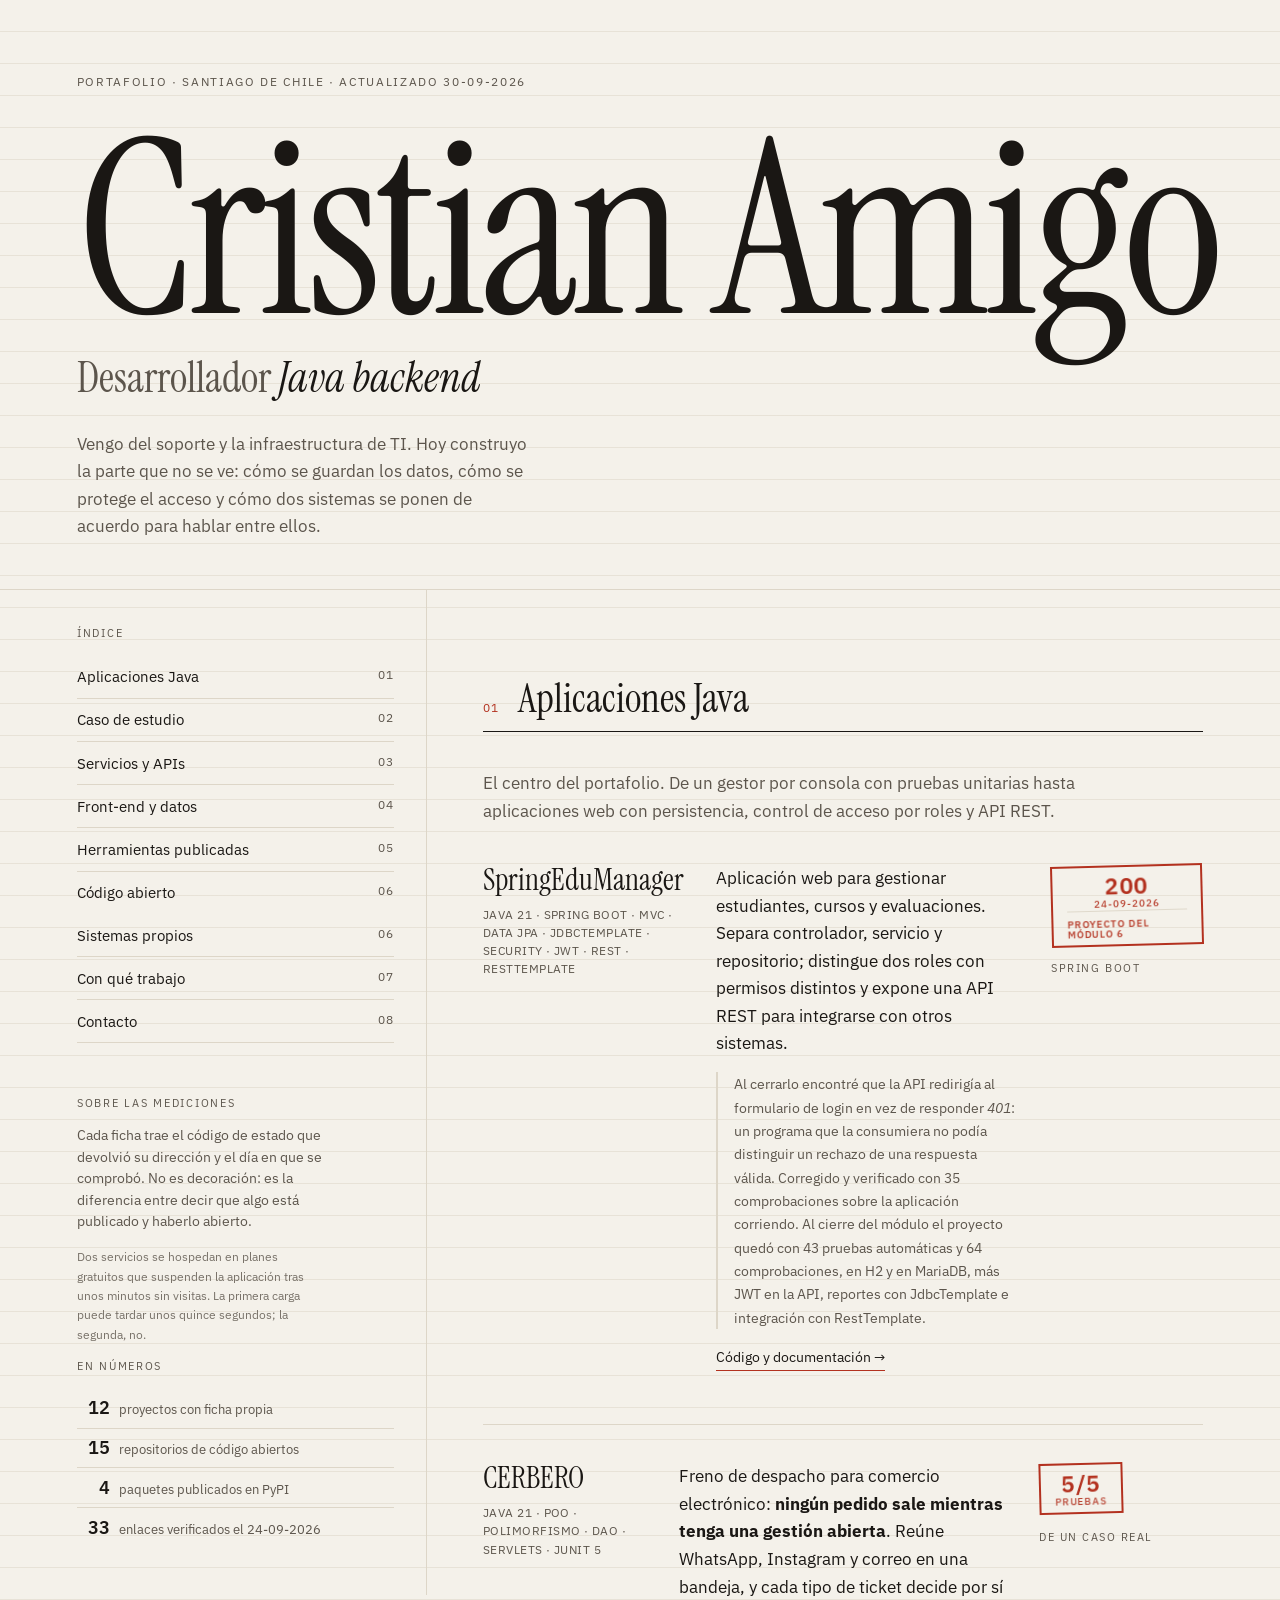
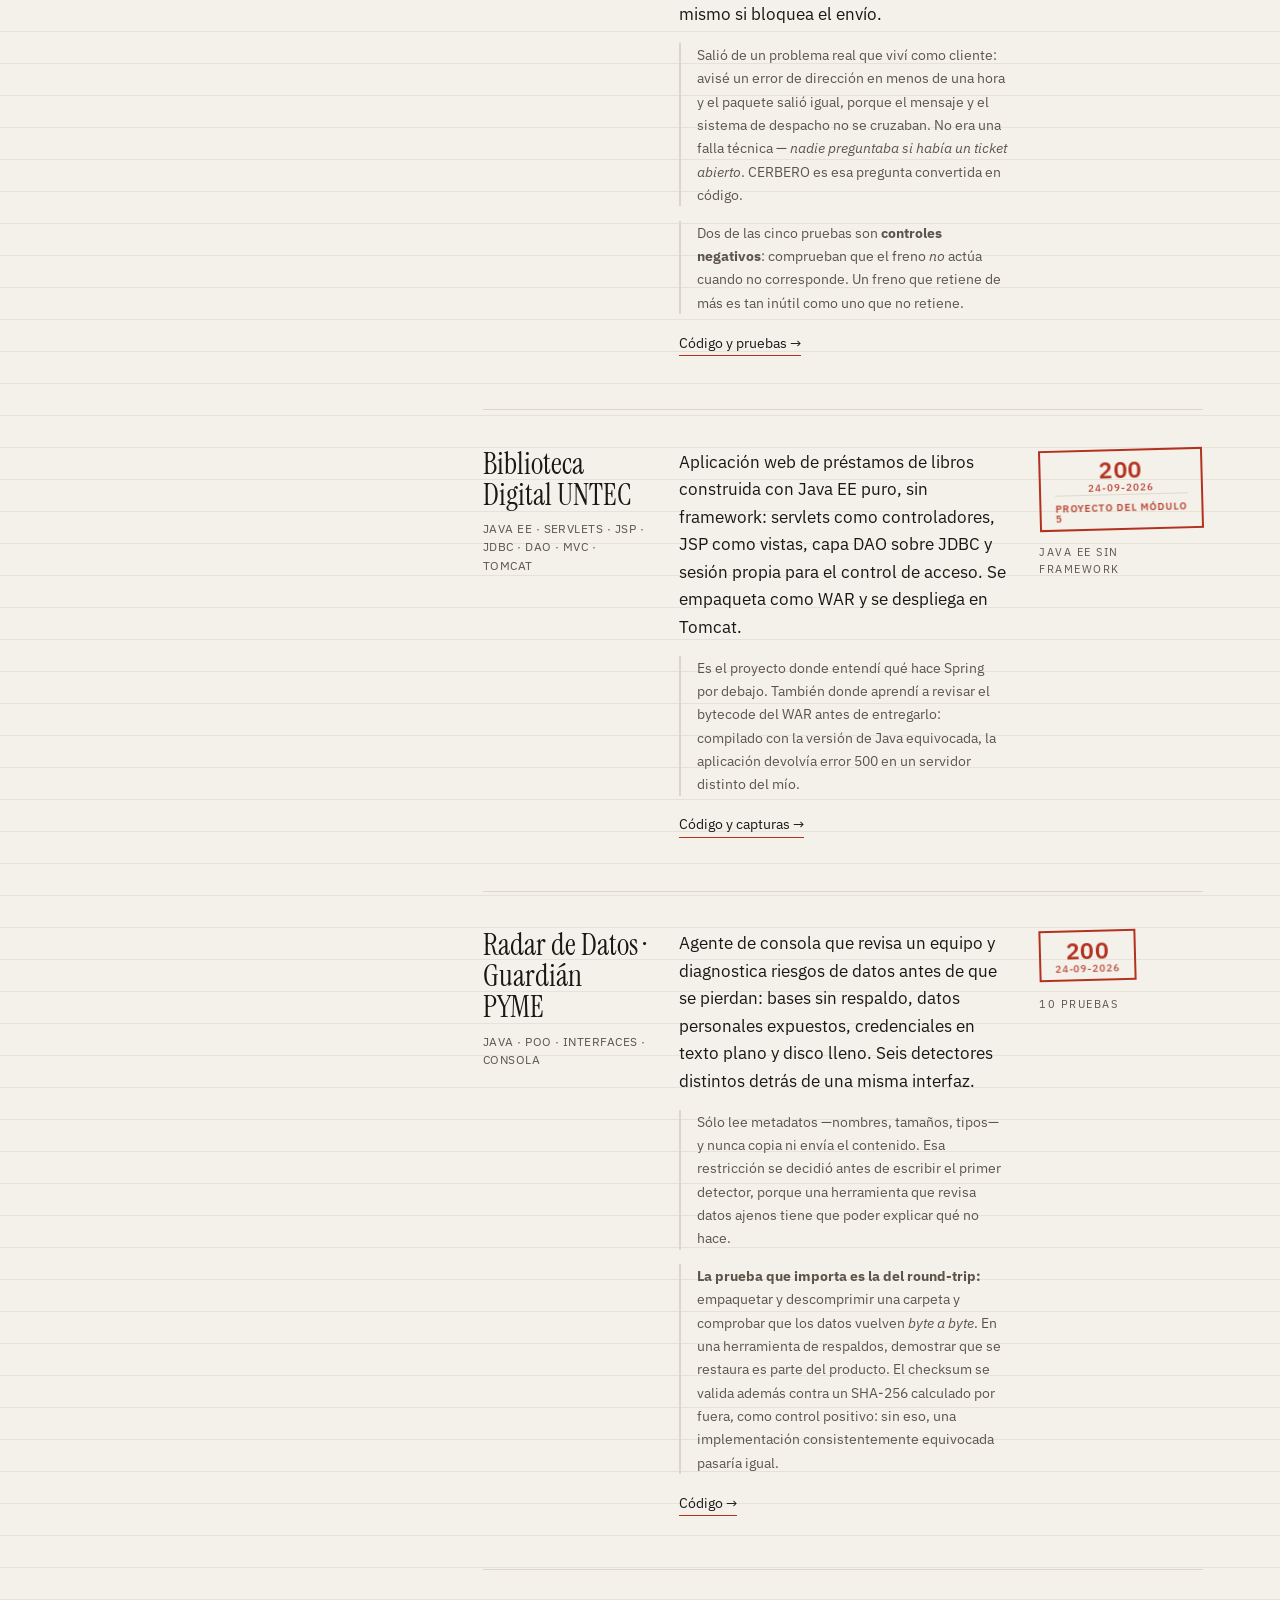
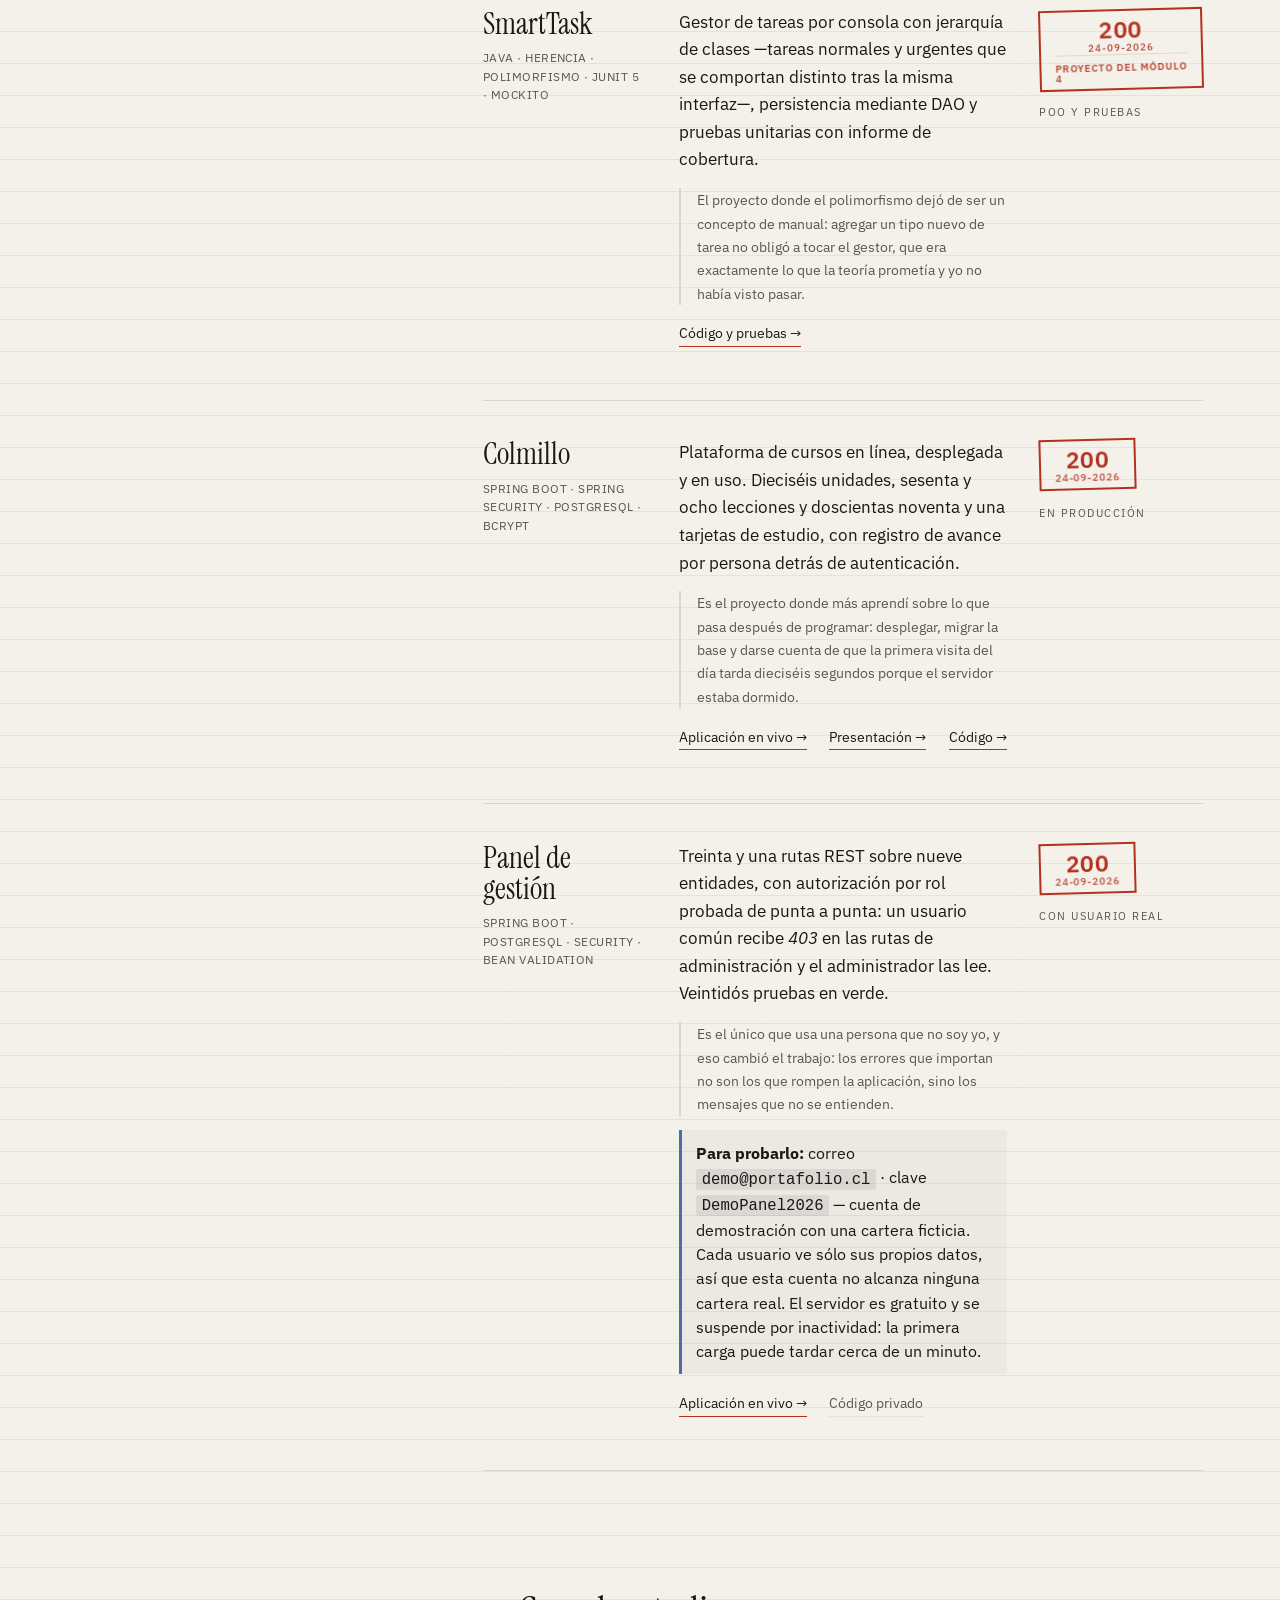
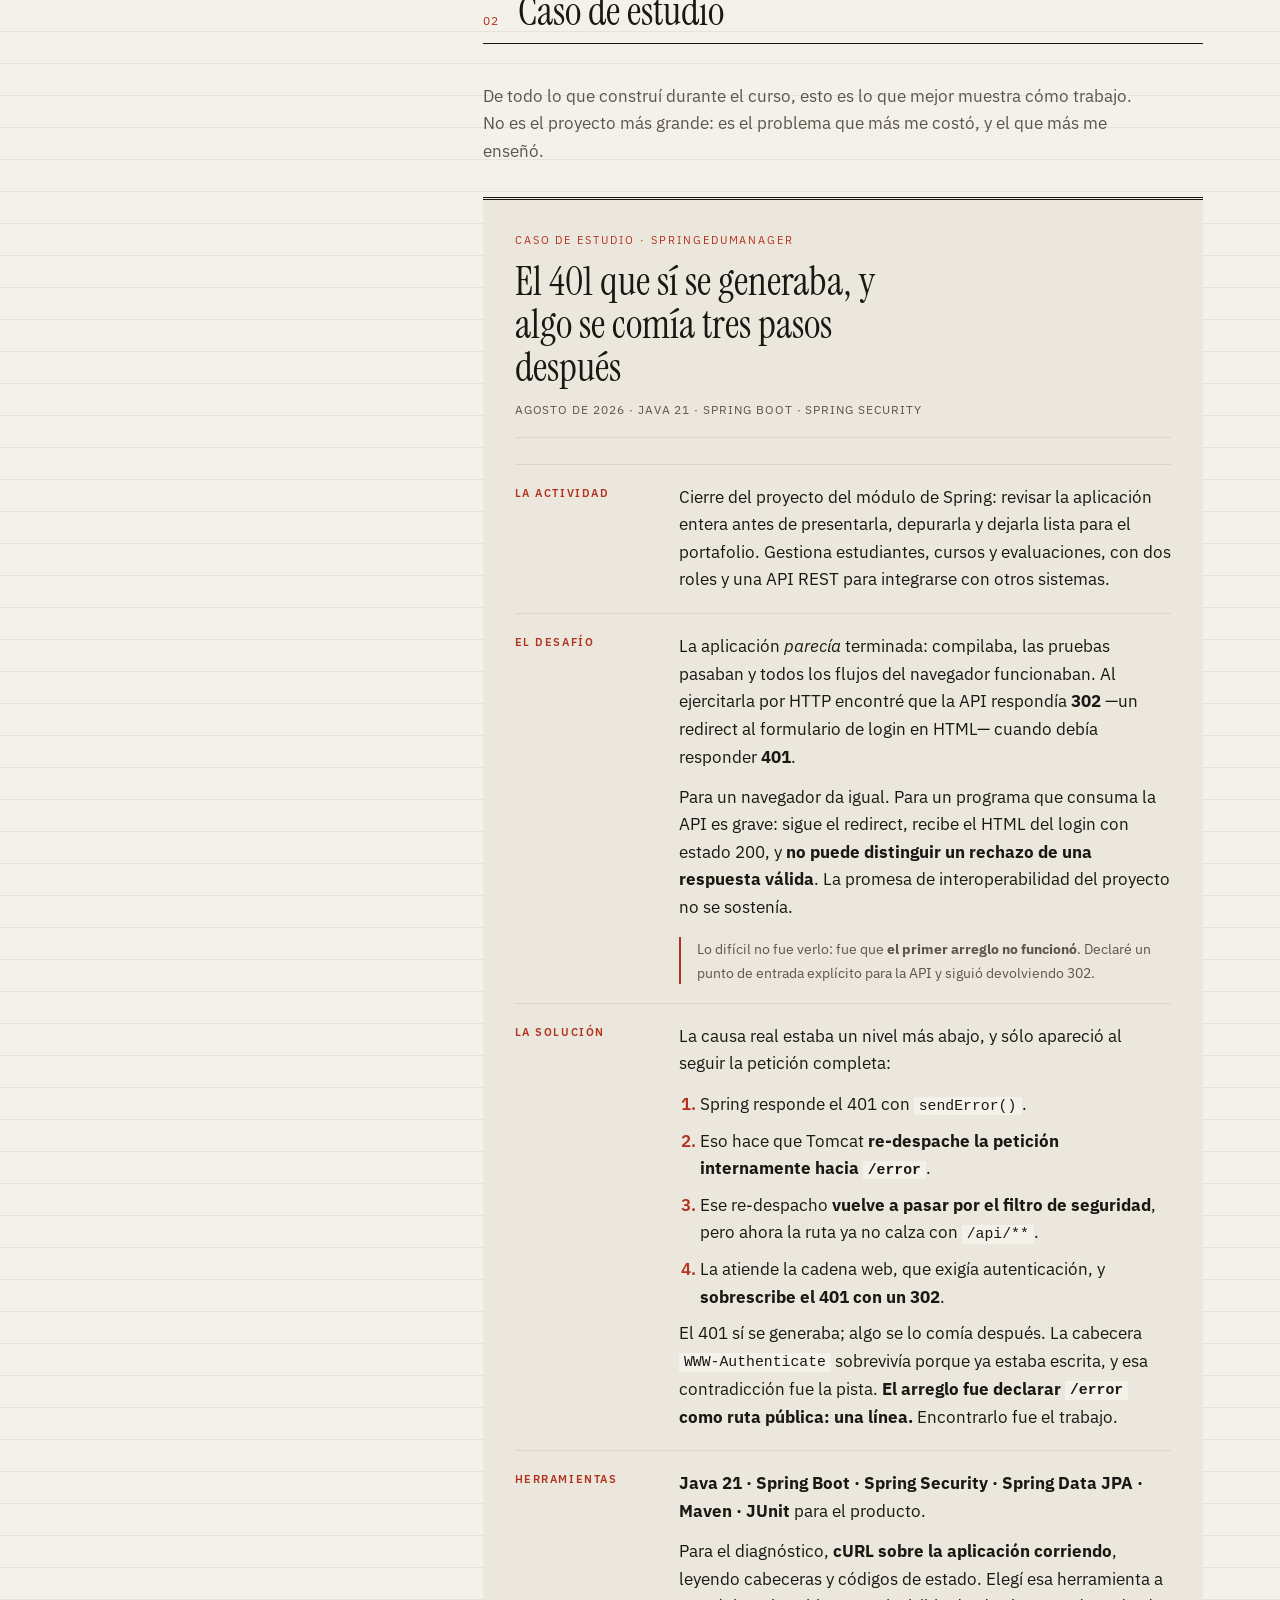
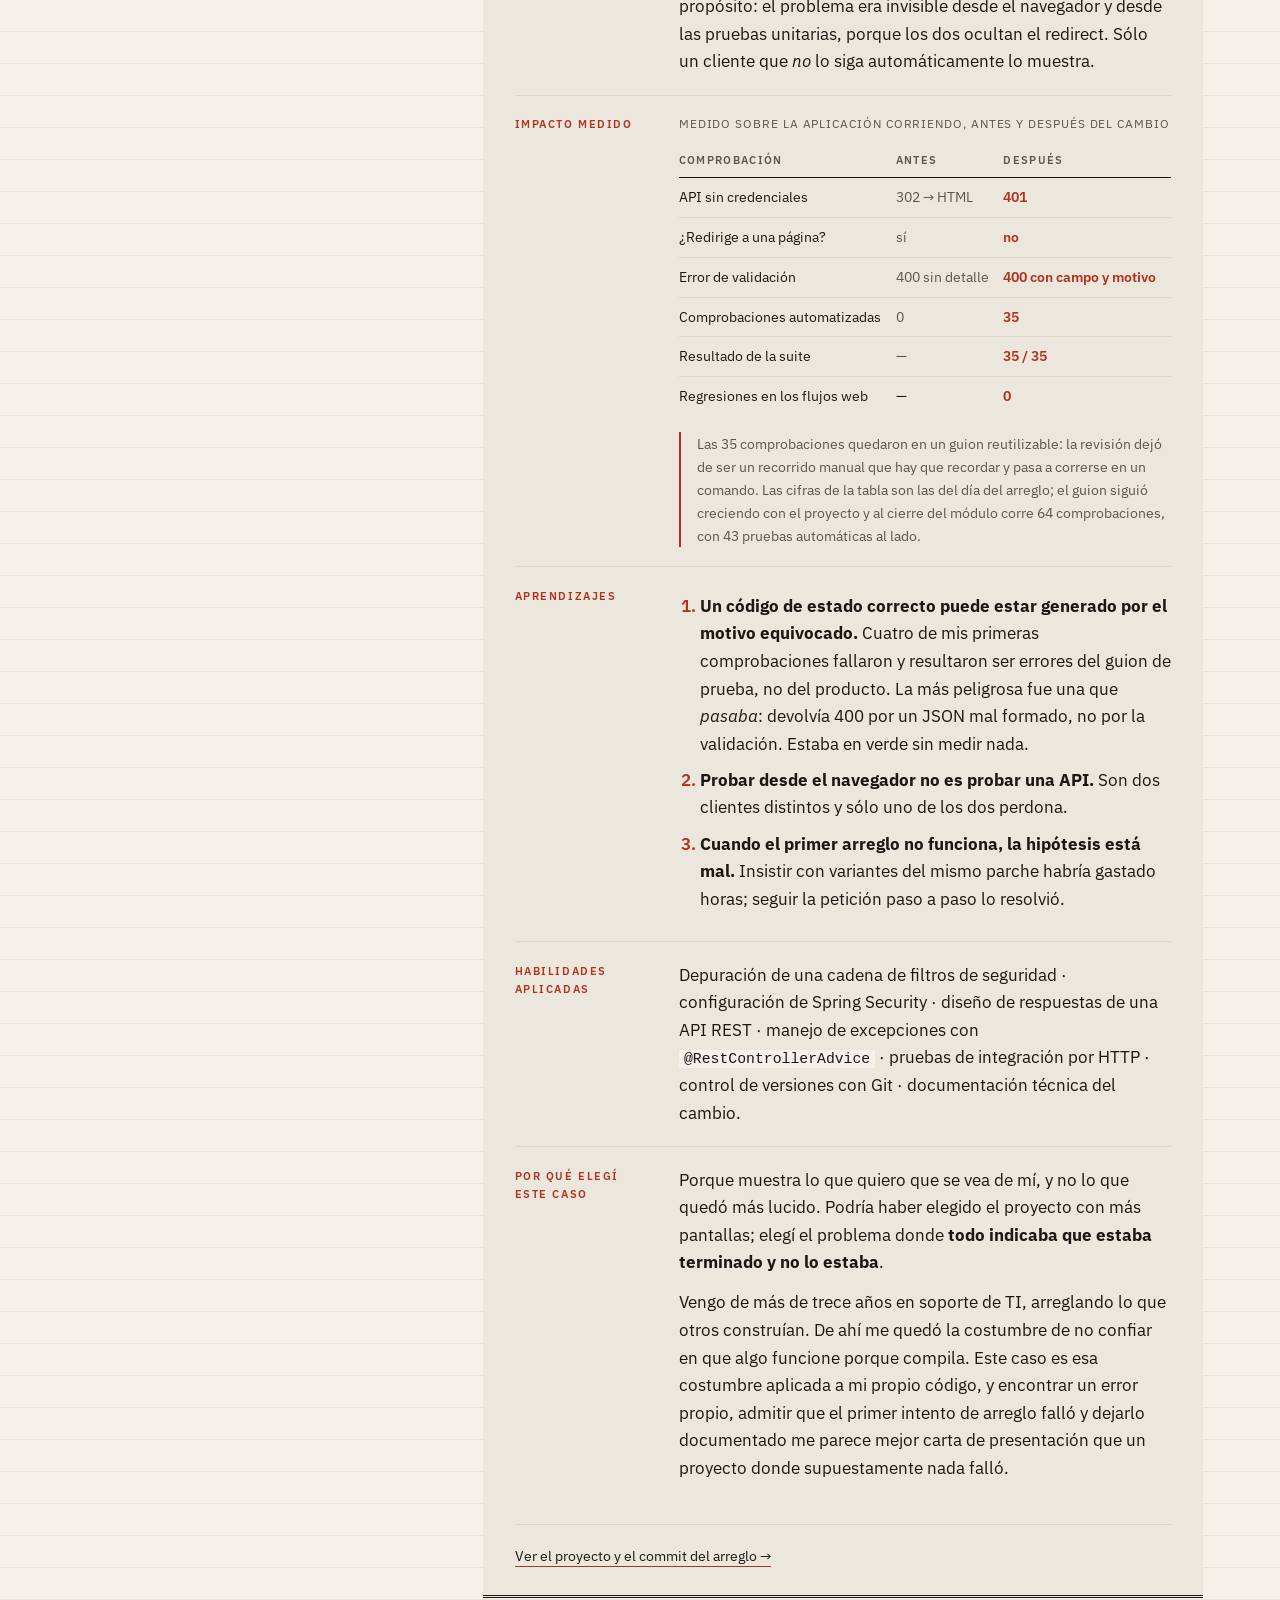
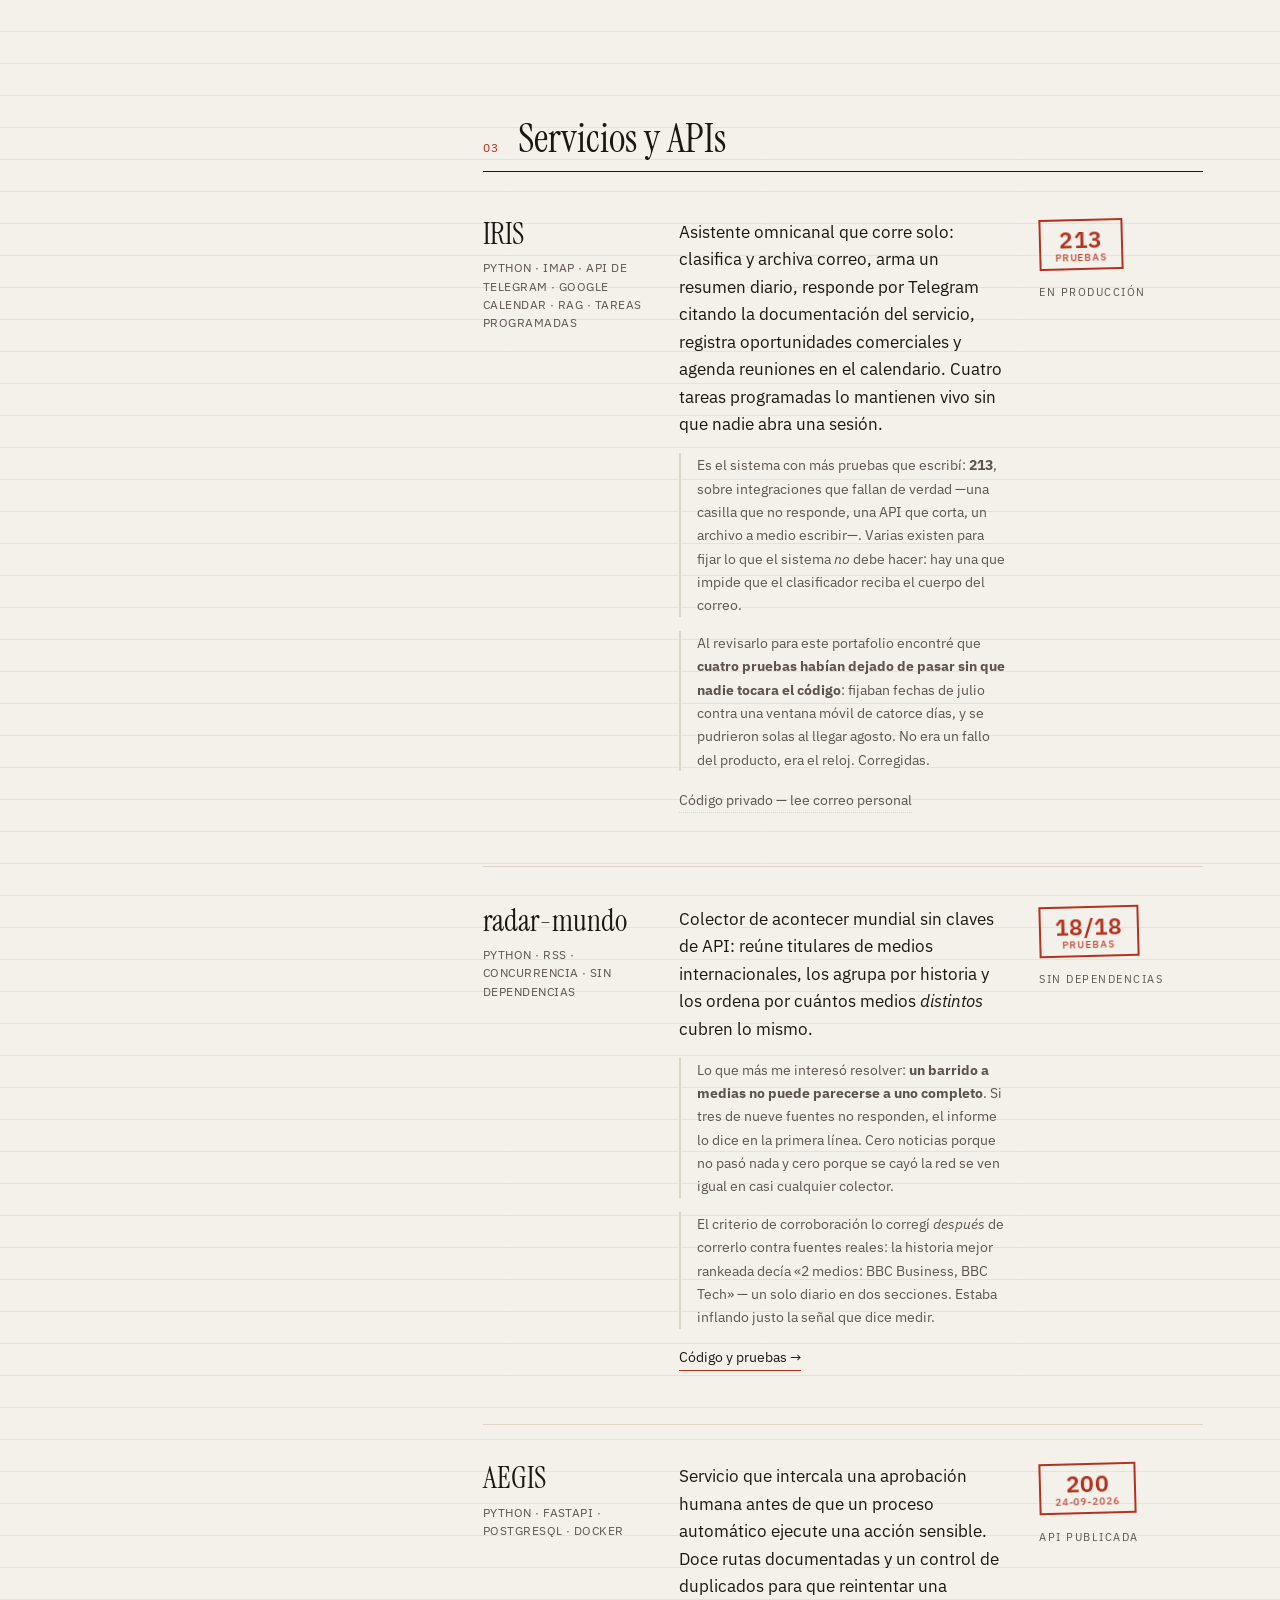
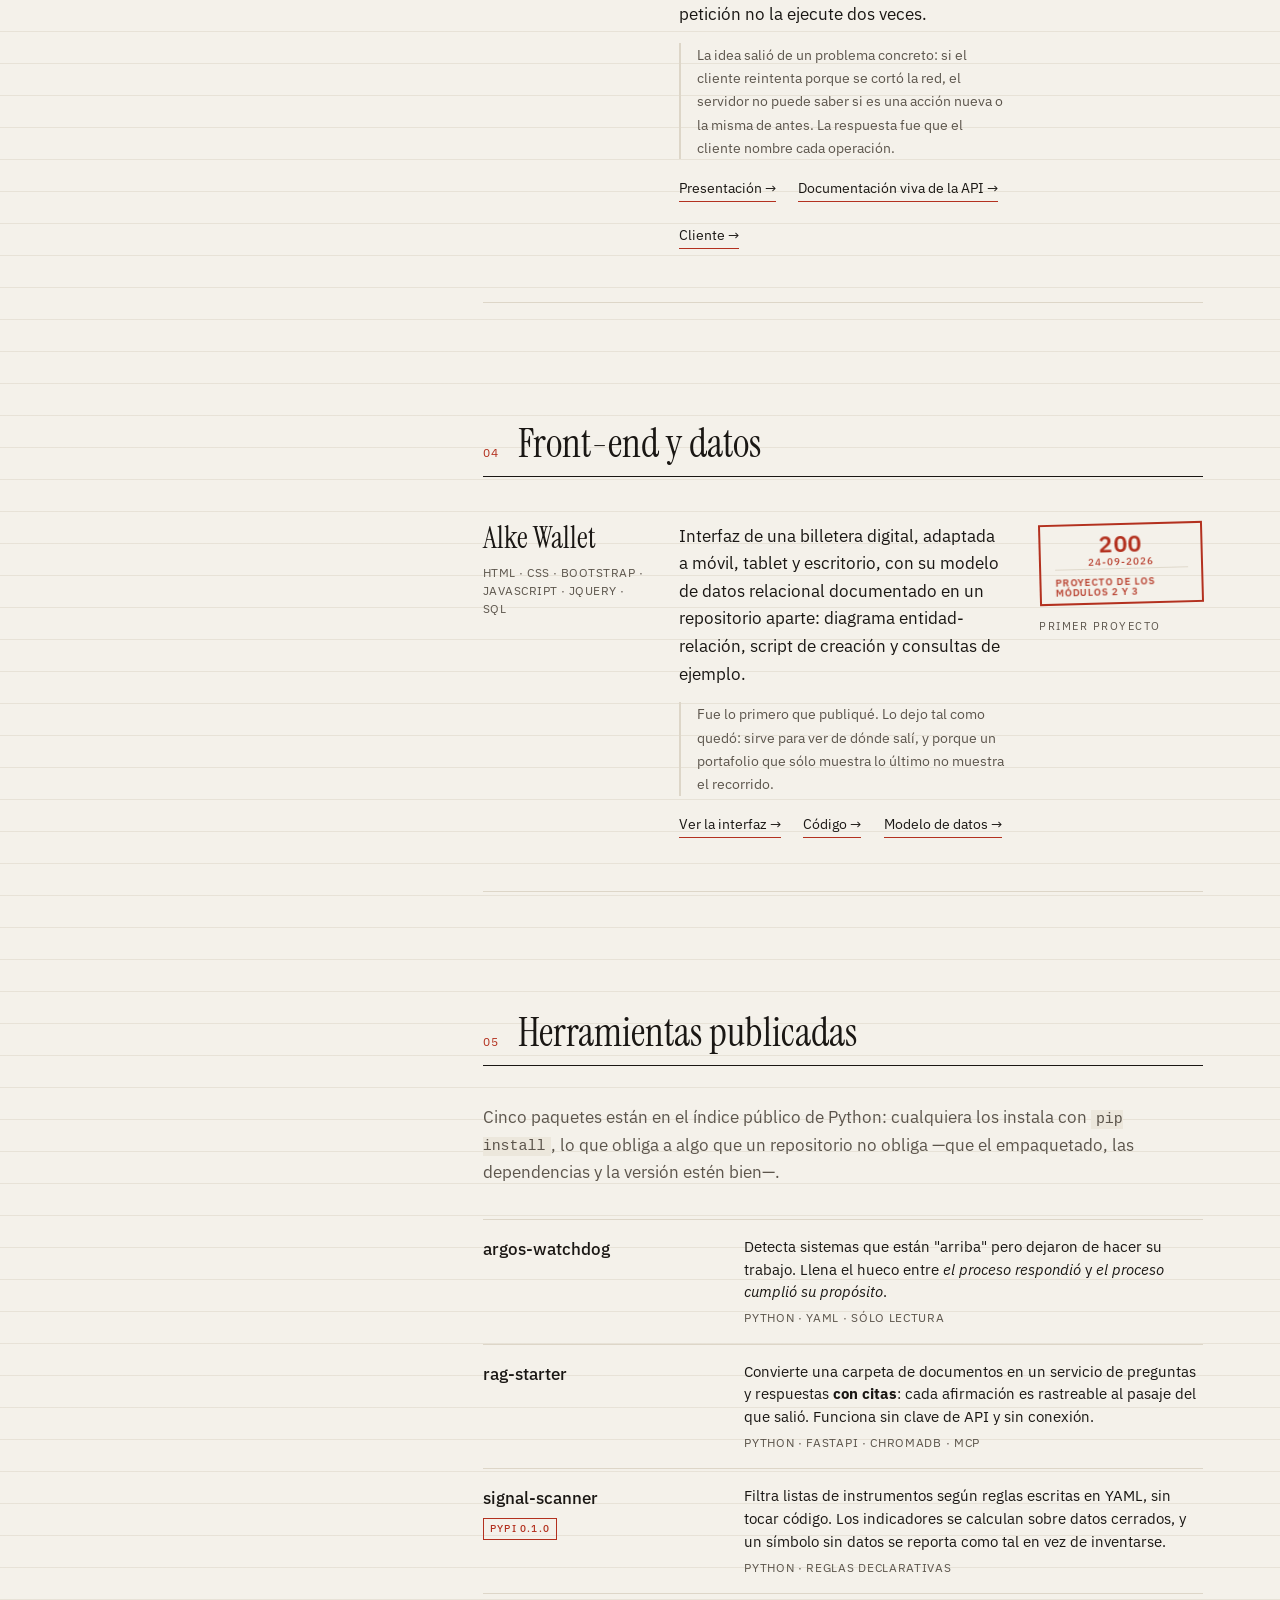
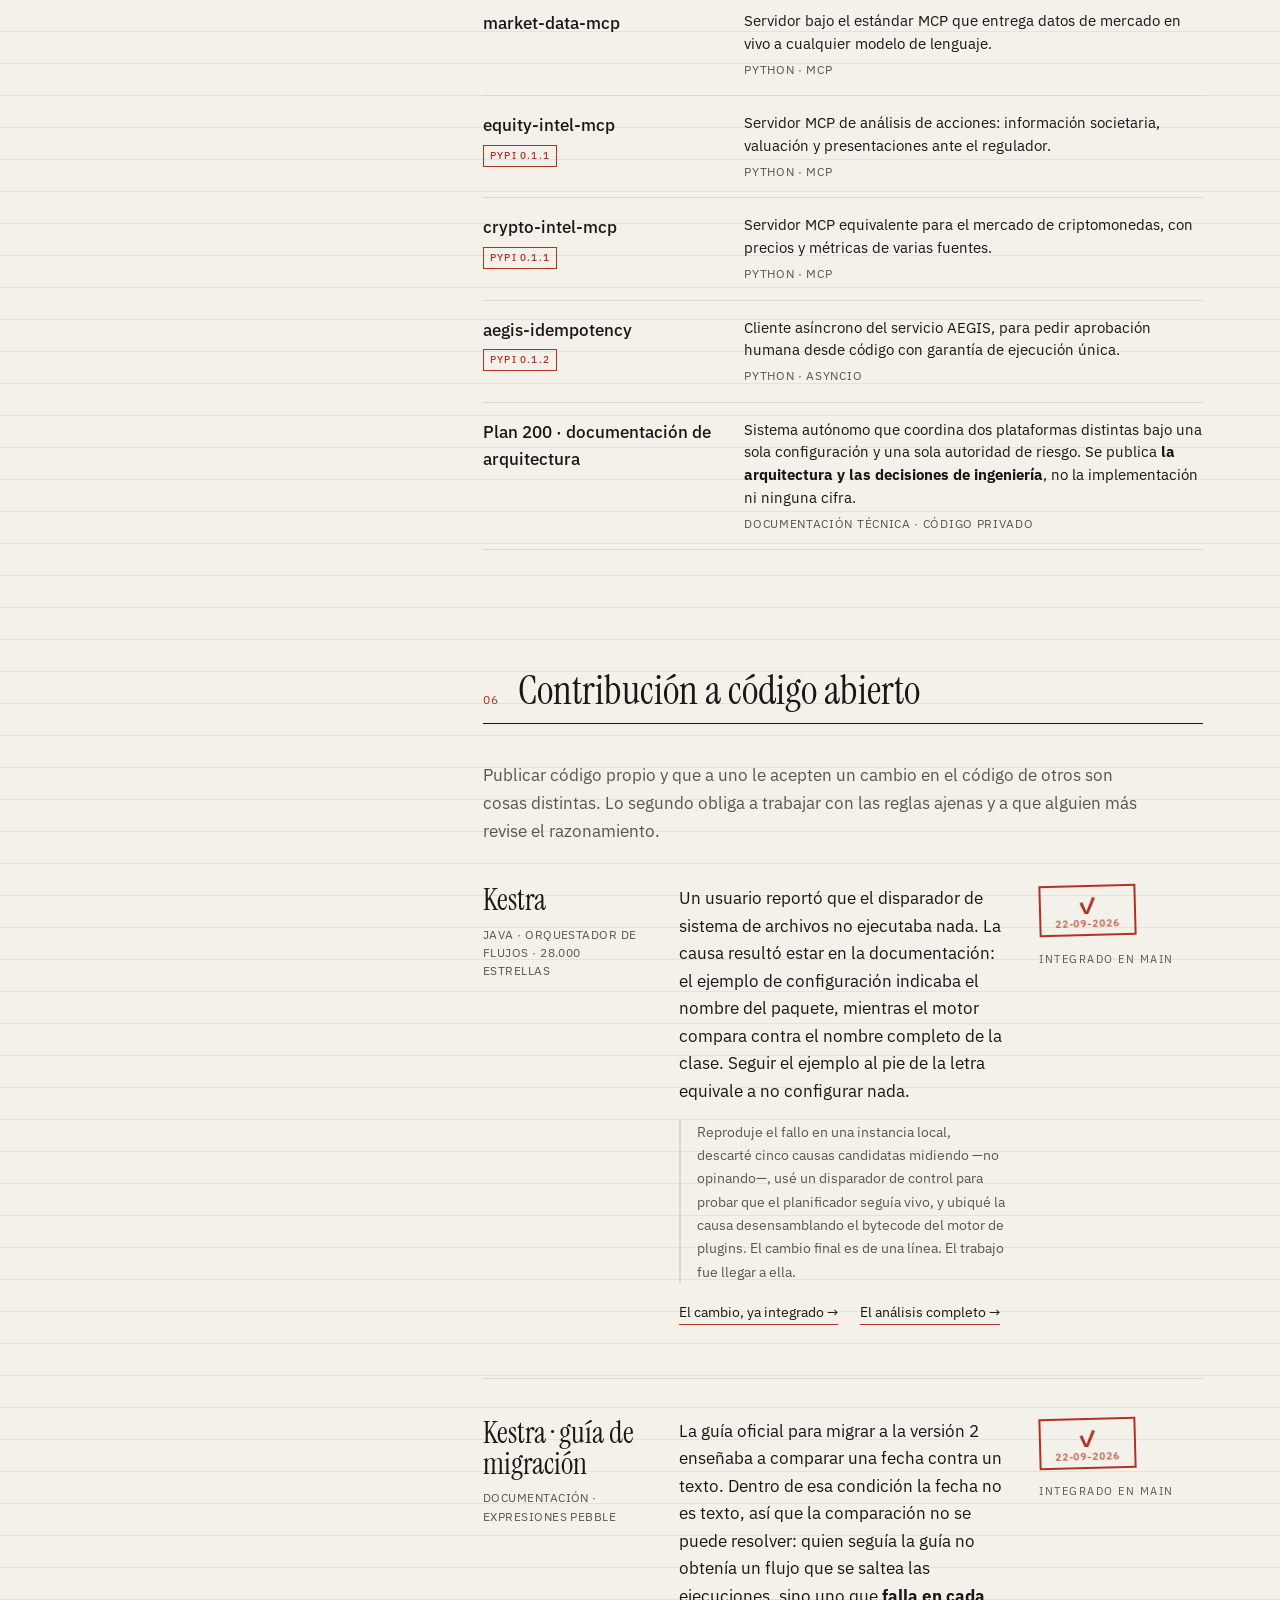
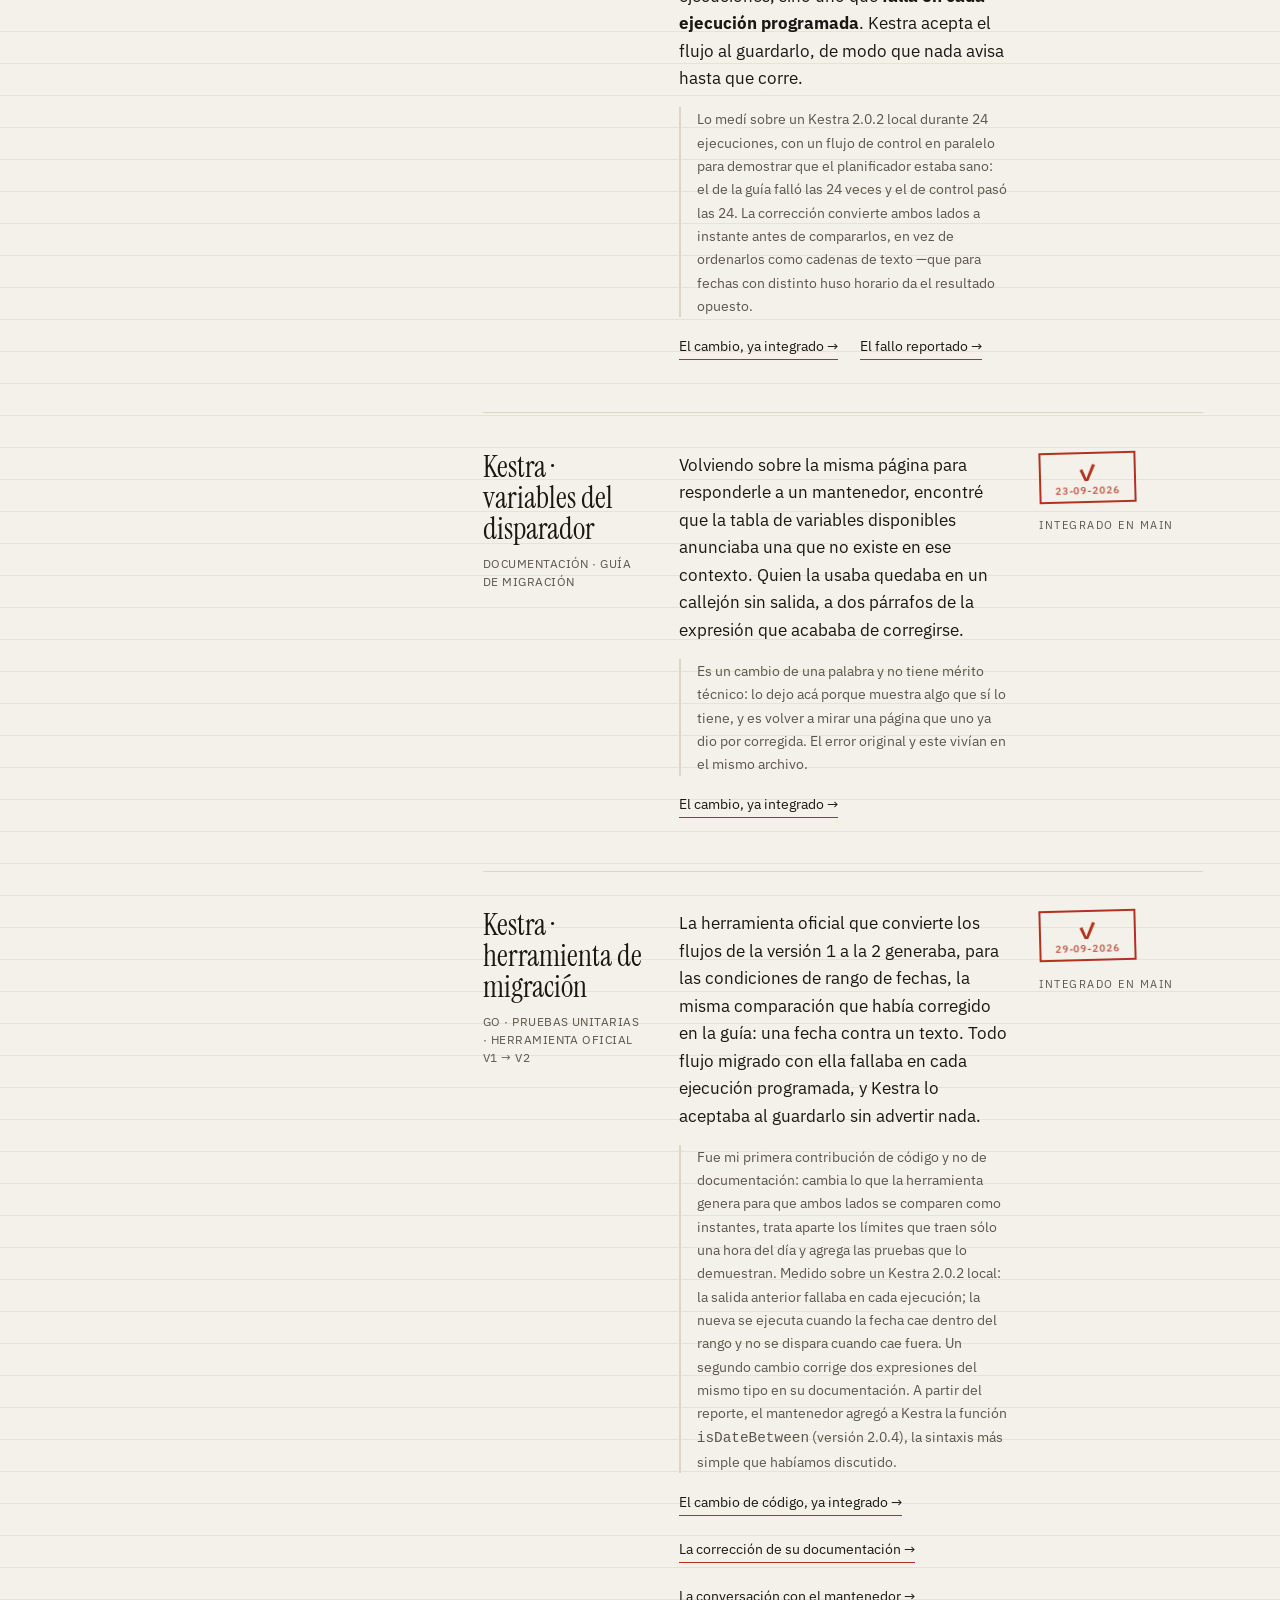
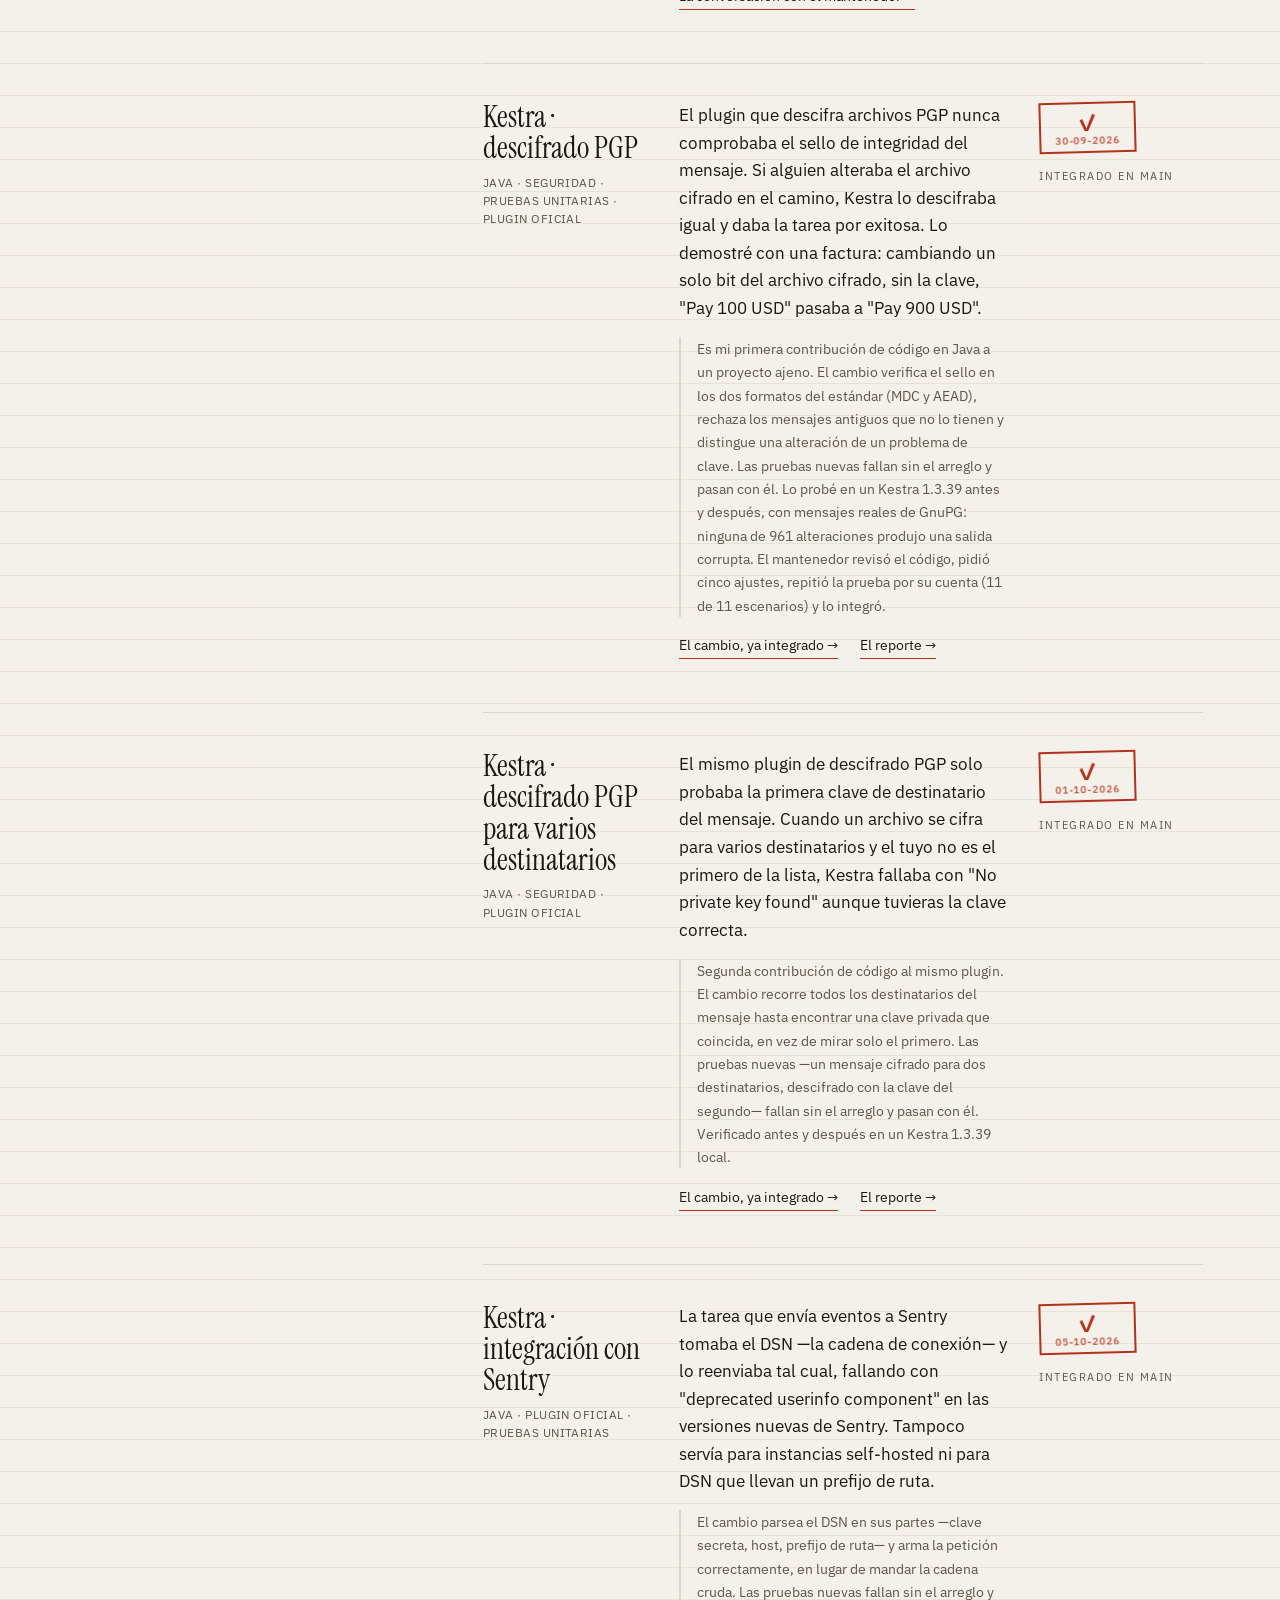
==== commit 82121657: "Portafolio: fichas de plugin-fs#394 y #399 (17 cambios fusionados en Kestra) Co-Authored-By: Claude " ====
--- a/index.html
+++ b/index.html
@@ -985,6 +985,151 @@
           <span class="etiqueta">Integrado en main</span>
         </div>
       </article>
+
+      <article class="ficha-proyecto">
+        <div class="col-nombre">
+          <h3>Kestra · expresiones en el plugin LDAP</h3>
+          <p class="pila">Java · plugin oficial · pruebas unitarias</p>
+        </div>
+        <div class="col-texto">
+          <p>
+            Las tareas Add, Delete, IonToLdif y LdifToIon solo aceptaban <code>inputs</code> escrito
+            como lista literal: pasarles la salida de una tarea anterior con una expresión, como
+            <code>{{ outputs.convertir.urisList }}</code>, hacía que el flujo se rechazara al guardarlo.
+          </p>
+          <p class="detalle">
+            Las cuatro tareas pasaron a recibir una propiedad dinámica que se resuelve una sola vez antes
+            de procesar los archivos, con el mismo patrón que ya usaba Modify. Las pruebas nuevas fallan
+            en main y pasan con el cambio, y la suite completa del plugin pasa. A pedido del revisor, la
+            documentación de las cinco tareas muestra además cómo pasar un único archivo. El mantenedor
+            lo verificó en Kestra 1.3 y 2.0 antes de integrarlo.
+          </p>
+          <p class="enlaces">
+            <a href="https://github.com/kestra-io/plugin-ldap/pull/142">El cambio, ya integrado →</a>
+            <a href="https://github.com/kestra-io/plugin-ldap/issues/141">El reporte →</a>
+          </p>
+        </div>
+        <div class="col-sello">
+          <span class="sello">✓<span>14-10-2026</span></span>
+          <span class="etiqueta">Integrado en main</span>
+        </div>
+      </article>
+
+      <article class="ficha-proyecto">
+        <div class="col-nombre">
+          <h3>Kestra · alertas con tildes en Sentry</h3>
+          <p class="pila">Java · plugin oficial · pruebas unitarias</p>
+        </div>
+        <div class="col-texto">
+          <p>
+            La tarea SentryAlert fallaba con un error 400 de Sentry cuando el mensaje tenía tildes,
+            eñes o emojis, en cualquier sistema, y con cualquier texto cuando Kestra corría en
+            Windows. La alerta no llegaba.
+          </p>
+          <p class="detalle">
+            Al armar el mensaje a mano, el largo se contaba en caracteres en lugar de bytes y los
+            saltos de línea cambiaban según el sistema operativo, cuando el formato de Sentry pide
+            bytes y saltos de línea fijos. El cambio corrige las dos cosas y suma pruebas que fallan
+            en main y pasan con el arreglo. Lo verifiqué contra sentry.io en Linux y Windows, y el
+            mantenedor lo validó en Kestra 1.3 y 2.0 antes de integrarlo.
+          </p>
+          <p class="enlaces">
+            <a href="https://github.com/kestra-io/plugin-sentry/pull/64">El cambio, ya integrado →</a>
+            <a href="https://github.com/kestra-io/plugin-sentry/issues/63">El reporte →</a>
+          </p>
+        </div>
+        <div class="col-sello">
+          <span class="sello">✓<span>16-10-2026</span></span>
+          <span class="etiqueta">Integrado en main</span>
+        </div>
+      </article>
+
+      <article class="ficha-proyecto">
+        <div class="col-nombre">
+          <h3>Kestra · nombres con tildes al mover archivos</h3>
+          <p class="pila">Java · plugin oficial · pruebas unitarias</p>
+        </div>
+        <div class="col-texto">
+          <p>
+            Al mover archivos por SFTP hacia una carpeta, los nombres con tildes o eñes quedaban
+            corruptos en el servidor (por ejemplo, <code>facturación.txt</code> llegaba como
+            <code>facturaciÃ³n.txt</code>) y la tarea informaba un nombre que no existía.
+          </p>
+          <p class="detalle">
+            El nombre se codificaba dos veces al armar la ruta de destino. El cambio arma esa ruta sin
+            la segunda codificación, en los tres lugares donde se repetía el mismo patrón, y suma
+            pruebas que fallan en main con el nombre corrupto y pasan con el arreglo. Lo verifiqué en
+            un Kestra 2.0.5 real, antes y después.
+          </p>
+          <p class="enlaces">
+            <a href="https://github.com/kestra-io/plugin-fs/pull/383">El cambio, ya integrado →</a>
+            <a href="https://github.com/kestra-io/plugin-fs/issues/381">El reporte →</a>
+          </p>
+        </div>
+        <div class="col-sello">
+          <span class="sello">✓<span>19-10-2026</span></span>
+          <span class="etiqueta">Integrado en main</span>
+        </div>
+      </article>
+
+      <article class="ficha-proyecto">
+        <div class="col-nombre">
+          <h3>Kestra · archivos con % en el nombre</h3>
+          <p class="pila">Java · plugin oficial · pruebas unitarias</p>
+        </div>
+        <div class="col-texto">
+          <p>
+            Las descargas y el disparador por SFTP fallaban con cualquier archivo que tuviera
+            <code>%</code> en el nombre (por ejemplo, <code>report 100%.txt</code>): la ruta se
+            codificaba dos veces y el archivo "no existía". Además, el filtro <code>regExp</code>
+            nunca encontraba esos archivos y la tarea terminaba en éxito sin hacer nada.
+          </p>
+          <p class="detalle">
+            Fueron dos cambios. El primero toma la ruta decodificada al armar la lista de archivos. El
+            segundo compara el filtro contra esa misma ruta, en List, Downloads, Delete y el disparador,
+            y lo deja documentado. Los dos traen pruebas que fallan en main y pasan con el arreglo, con la
+            suite completa en verde. Los mantenedores los validaron en Kestra 1.3 y 2.0, con SFTP, FTP y
+            FTPS, antes de integrarlos.
+          </p>
+          <p class="enlaces">
+            <a href="https://github.com/kestra-io/plugin-fs/pull/394">El primer cambio, ya integrado →</a>
+            <a href="https://github.com/kestra-io/plugin-fs/pull/399">El segundo, ya integrado →</a>
+          </p>
+        </div>
+        <div class="col-sello">
+          <span class="sello">✓<span>23-10-2026</span></span>
+          <span class="etiqueta">Integrado en main</span>
+        </div>
+      </article>
+
+      <article class="ficha-proyecto">
+        <div class="col-nombre">
+          <h3>Kestra · respuesta a medida en el webhook (documentación)</h3>
+          <p class="pila">Documentación oficial · versión 2.1</p>
+        </div>
+        <div class="col-texto">
+          <p>
+            Documenté la propiedad <code>responseBody</code> del disparador Webhook, que permite
+            responder a quien llama con un texto exacto en lugar del JSON de salidas. Es lo que necesita,
+            por ejemplo, la validación de suscripciones de Microsoft Graph, que espera de vuelta el token
+            tal cual.
+          </p>
+          <p class="detalle">
+            La página incluye el ejemplo de Microsoft Graph, el aviso de que esa respuesta la recibe
+            cualquiera que llame al webhook (por lo que no debe llevar secretos) y una nota sobre los
+            tiempos de espera. La propiedad en sí está en revisión en el repositorio principal de
+            Kestra; la documentación quedó integrada en la rama de la versión 2.1.
+          </p>
+          <p class="enlaces">
+            <a href="https://github.com/kestra-io/docs/pull/5937">El cambio, ya integrado →</a>
+            <a href="https://github.com/kestra-io/kestra/issues/19706">El reporte →</a>
+          </p>
+        </div>
+        <div class="col-sello">
+          <span class="sello">✓<span>13-10-2026</span></span>
+          <span class="etiqueta">Integrado en la rama 2.1</span>
+        </div>
+      </article>
     </section>
 
     <!-- ===================== 05 · PROPIOS ===================== -->
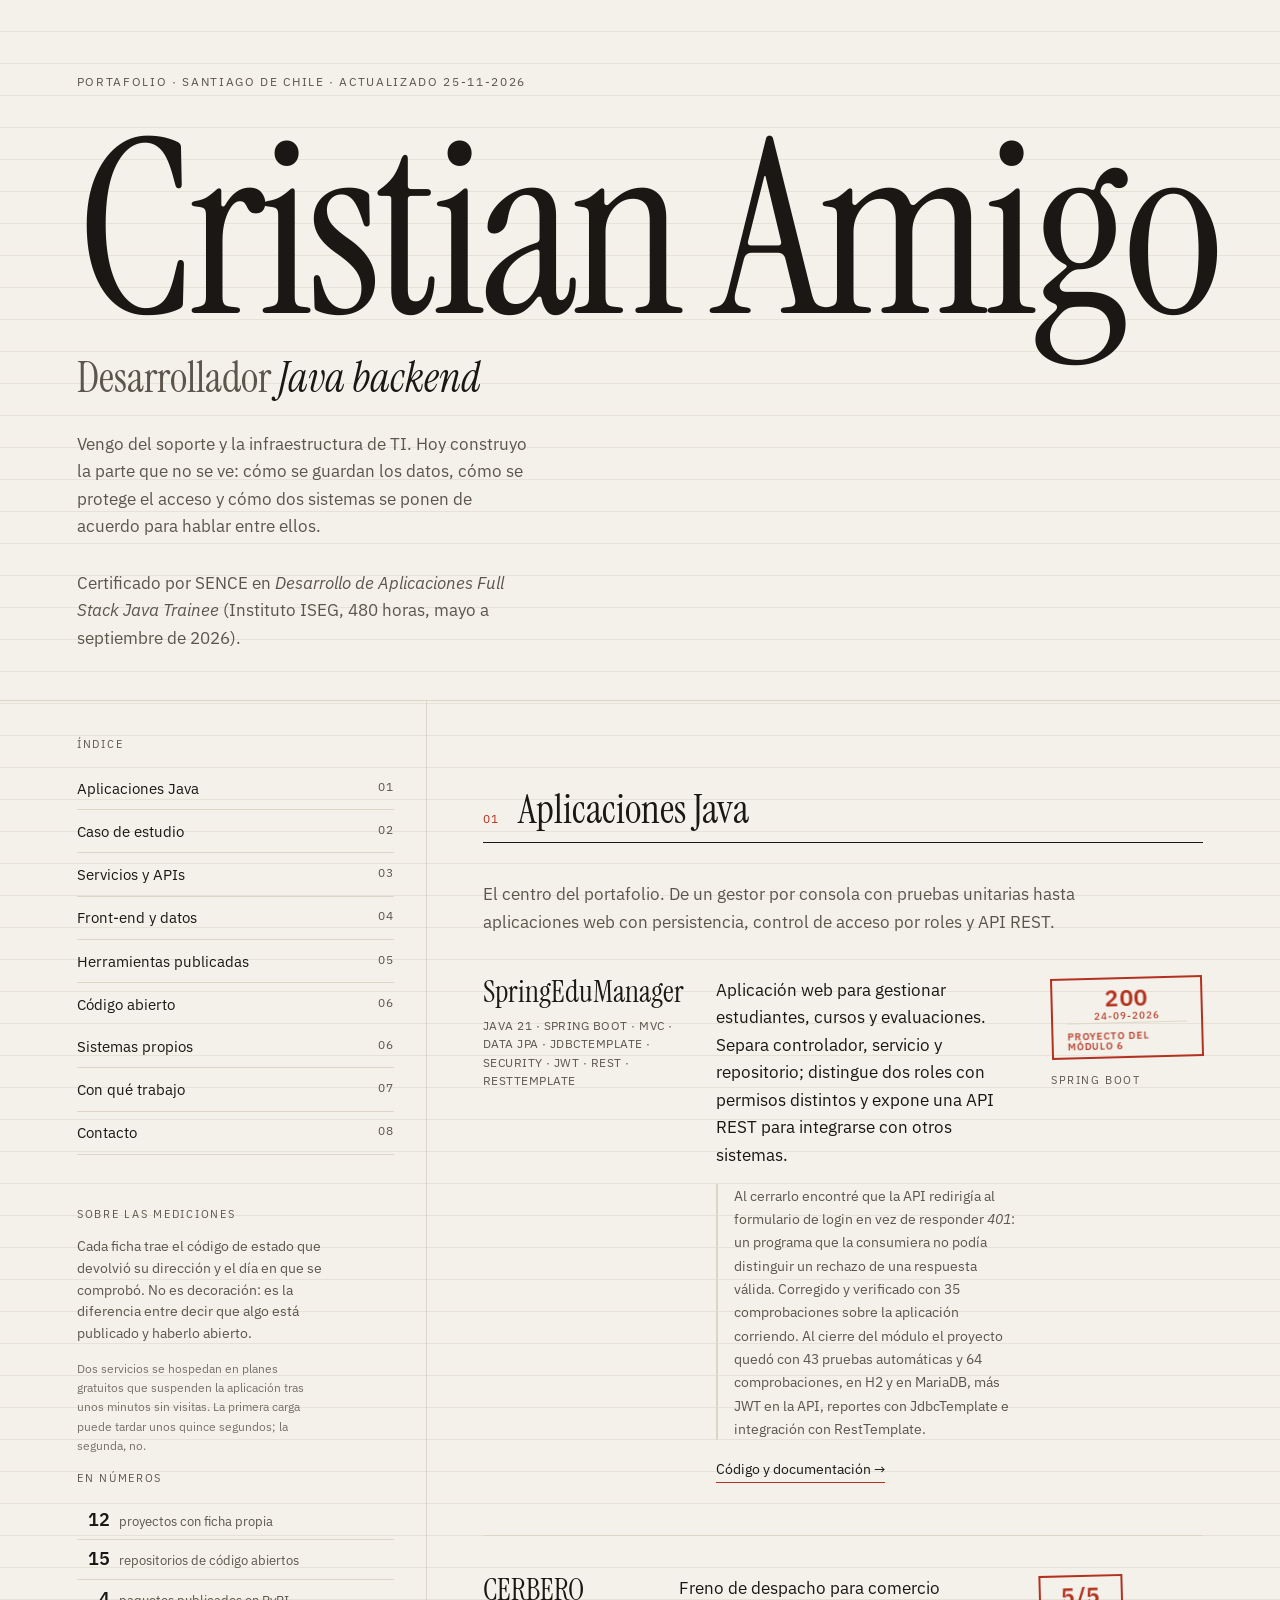
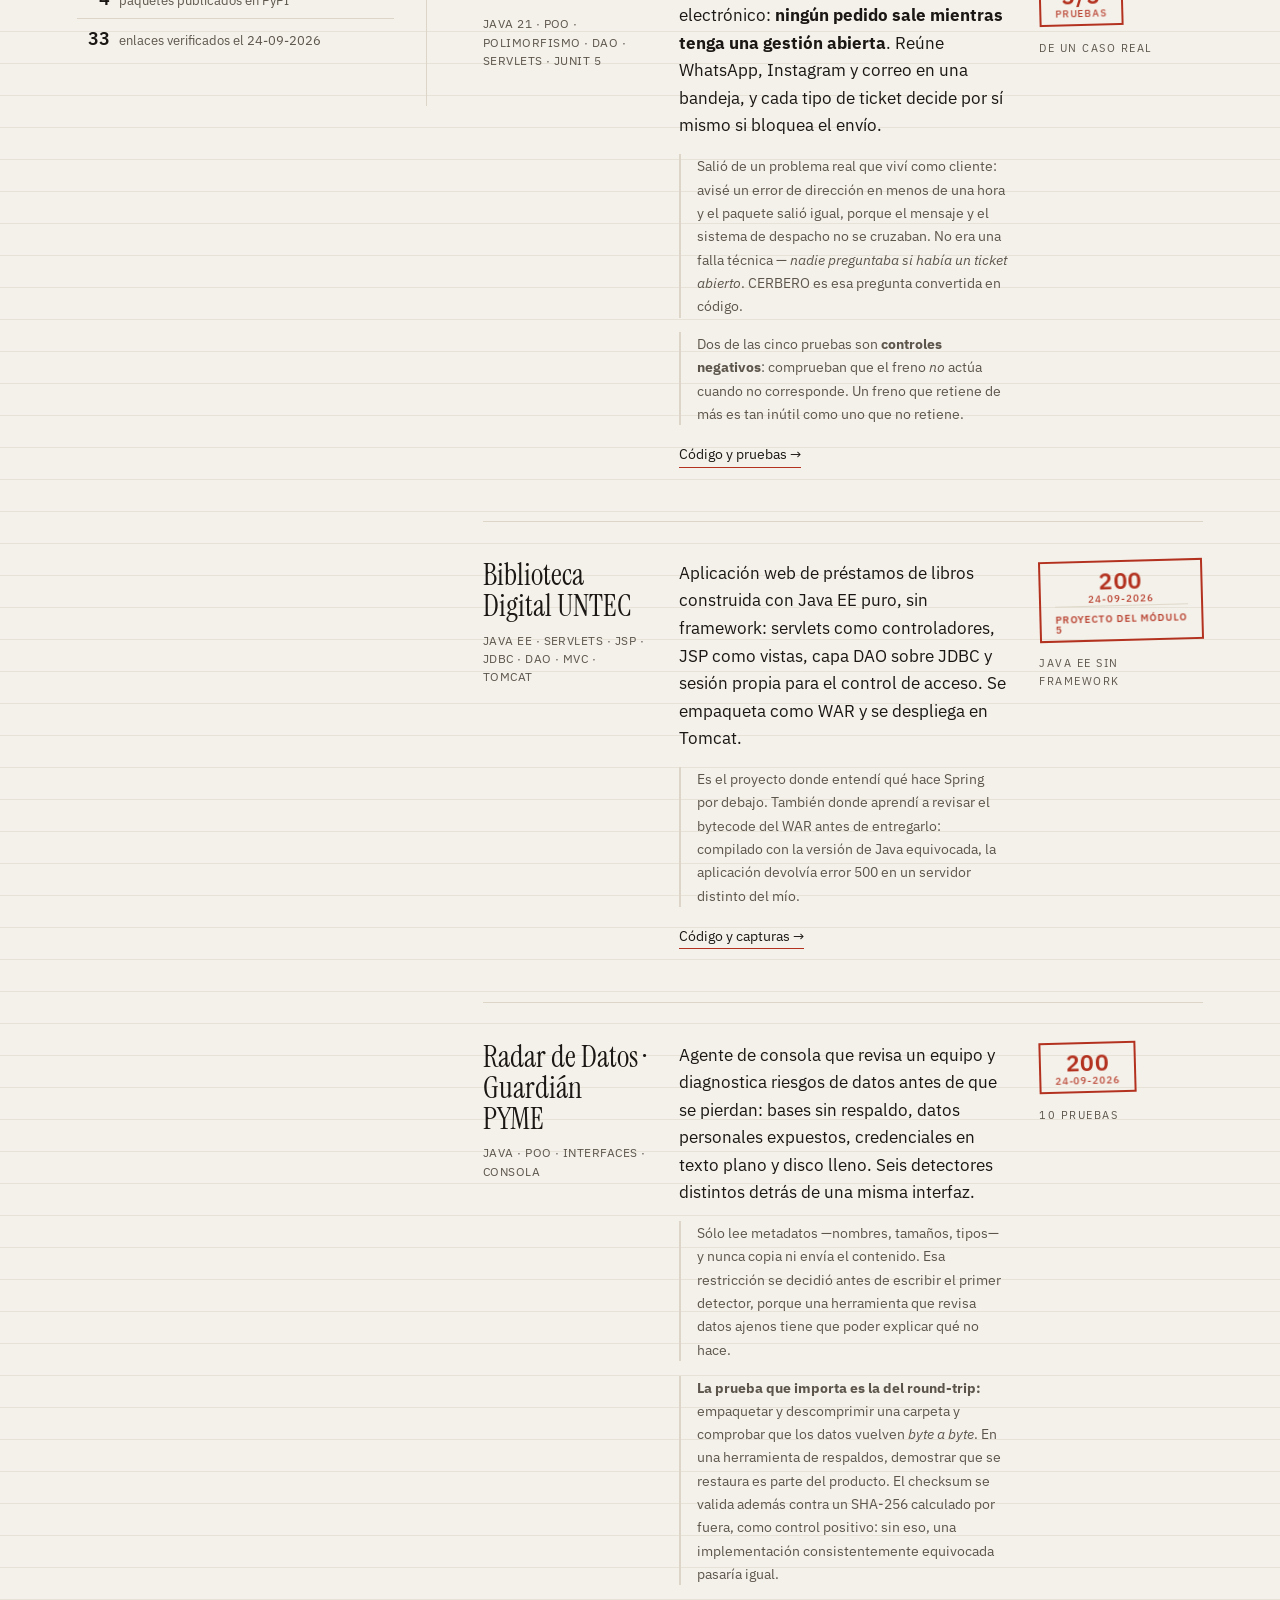
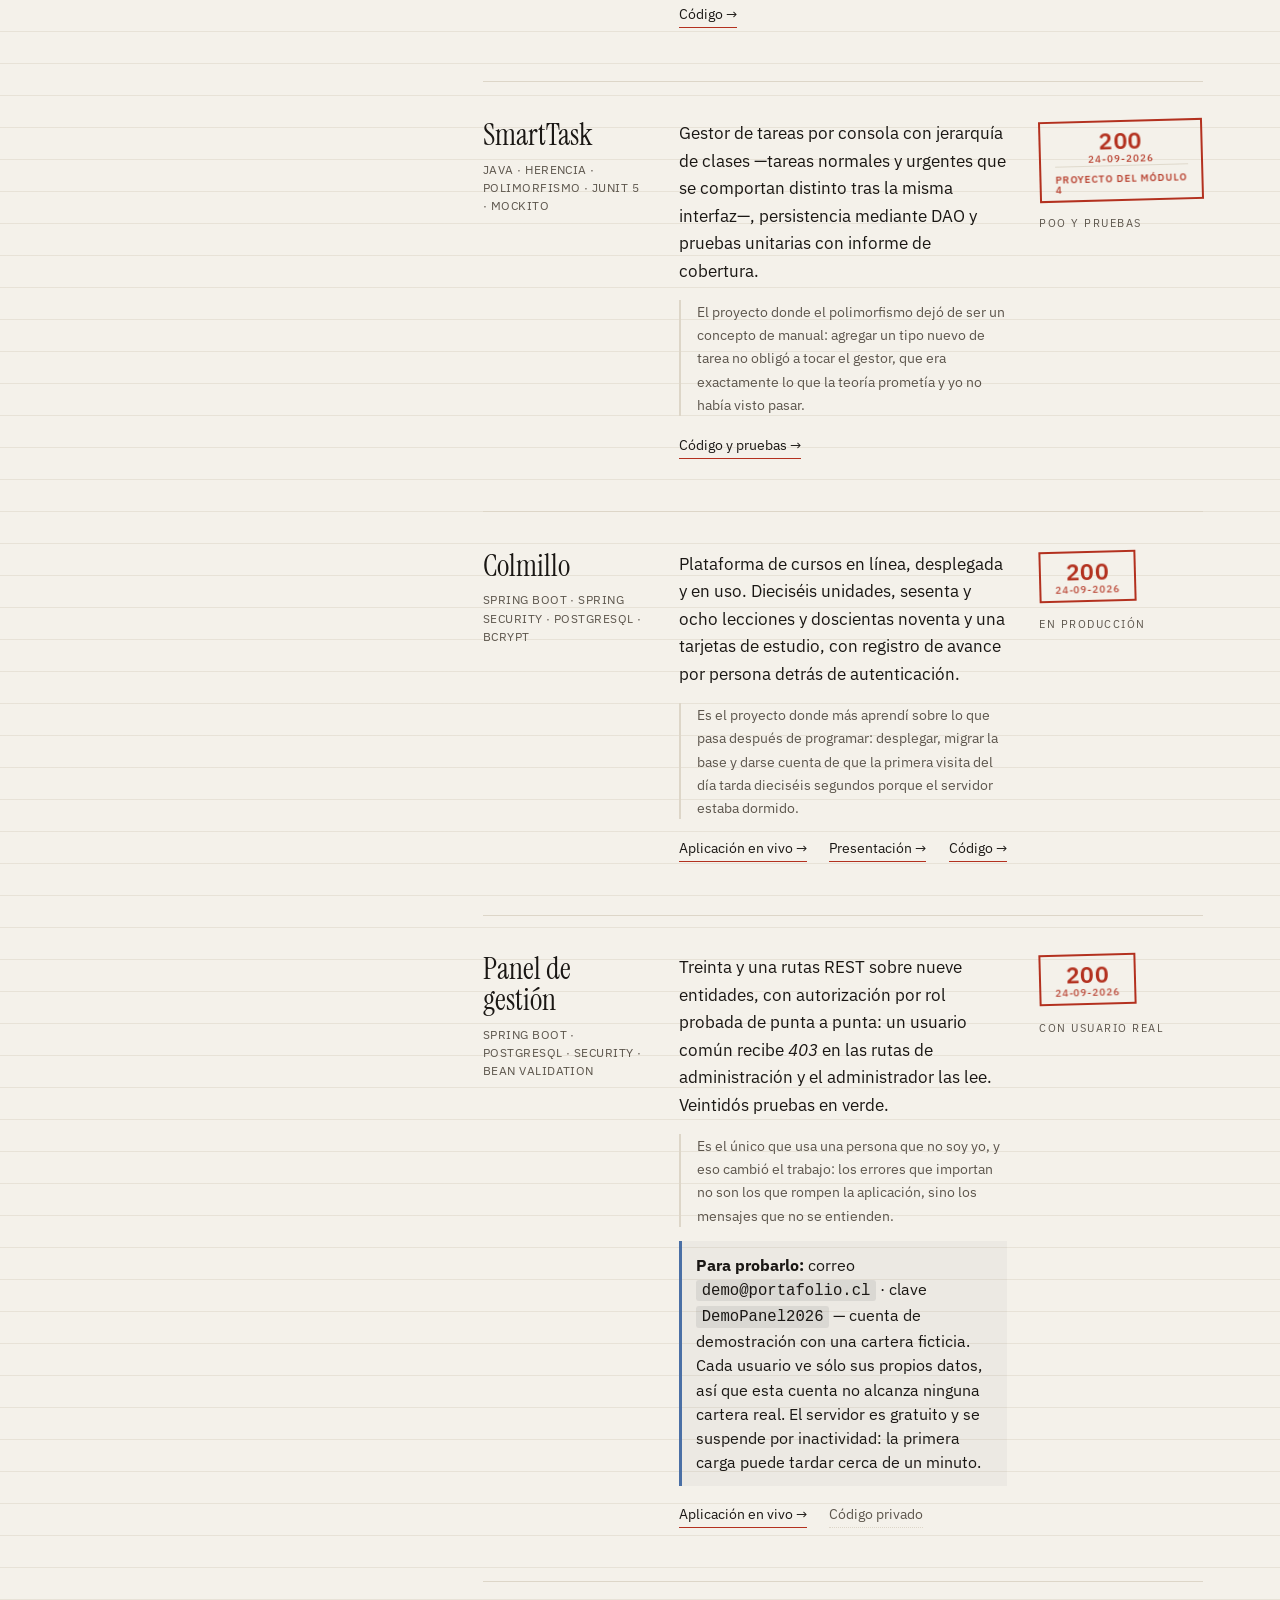
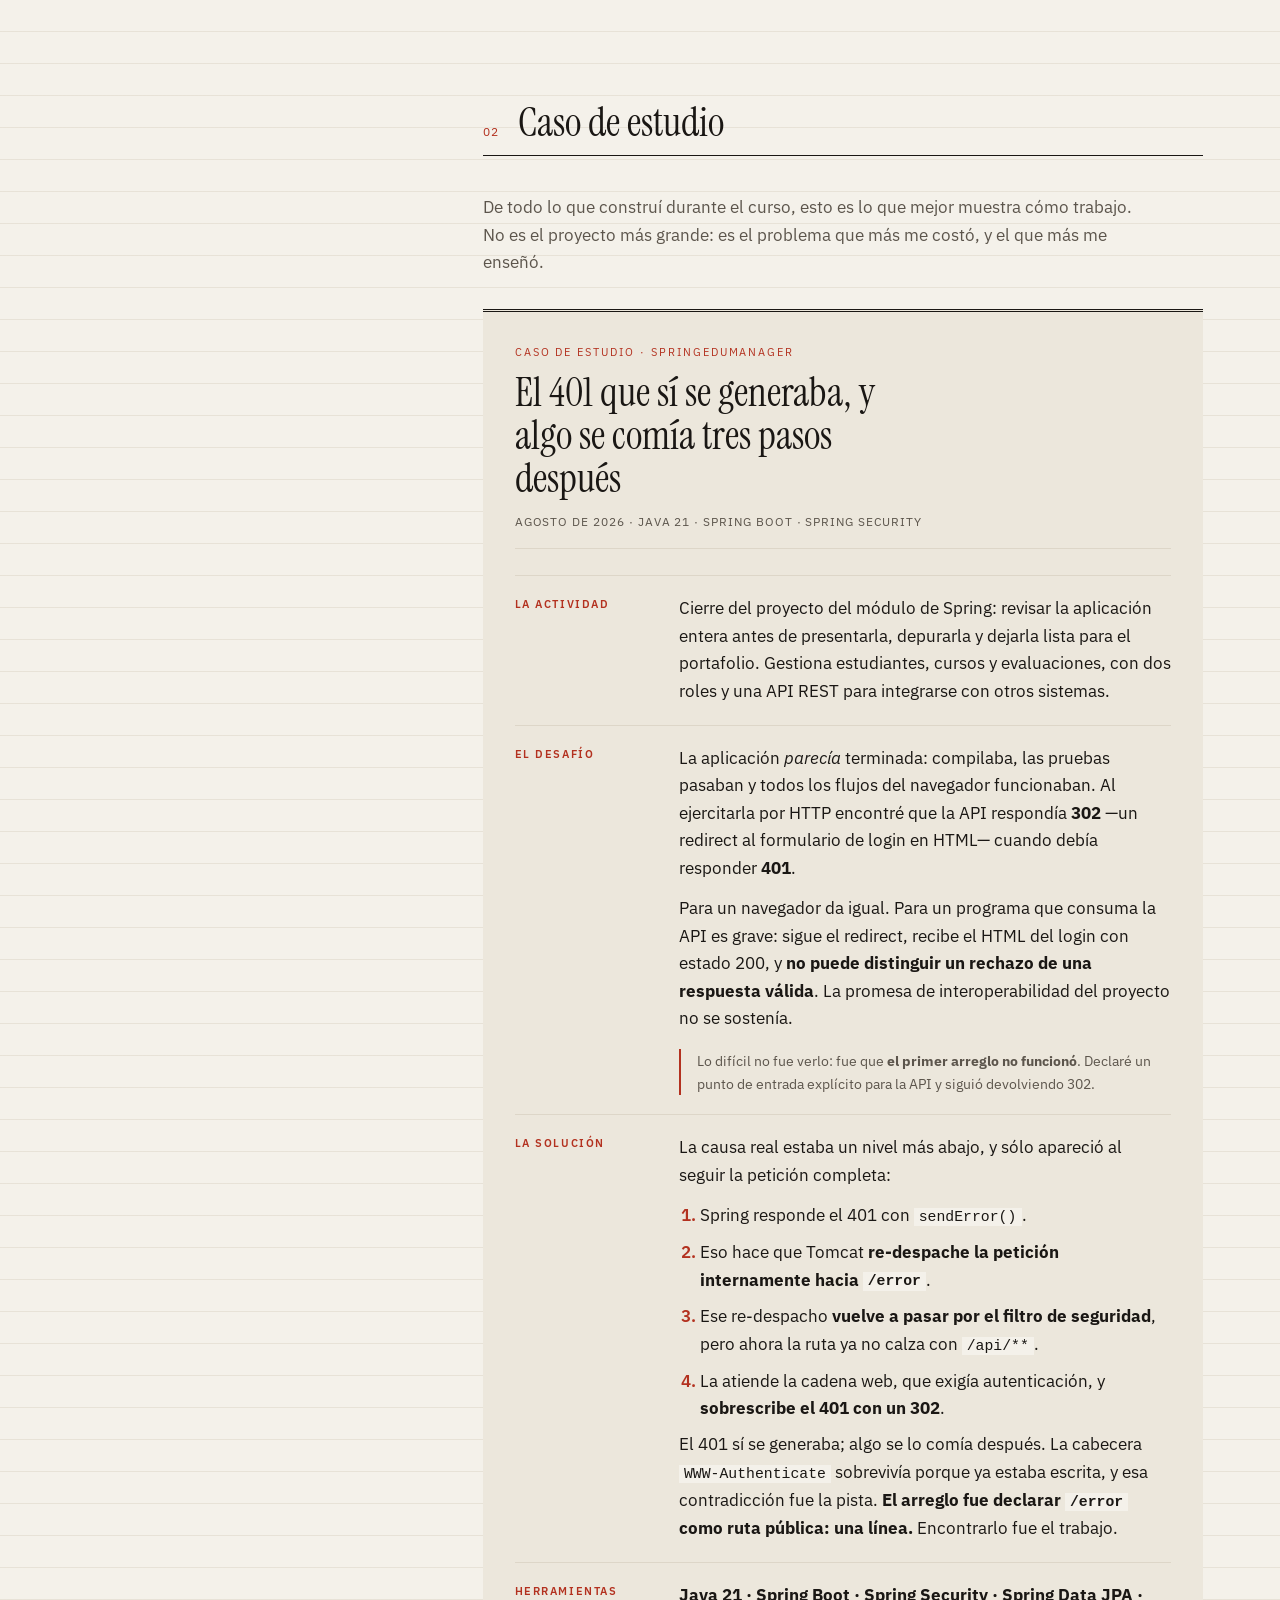
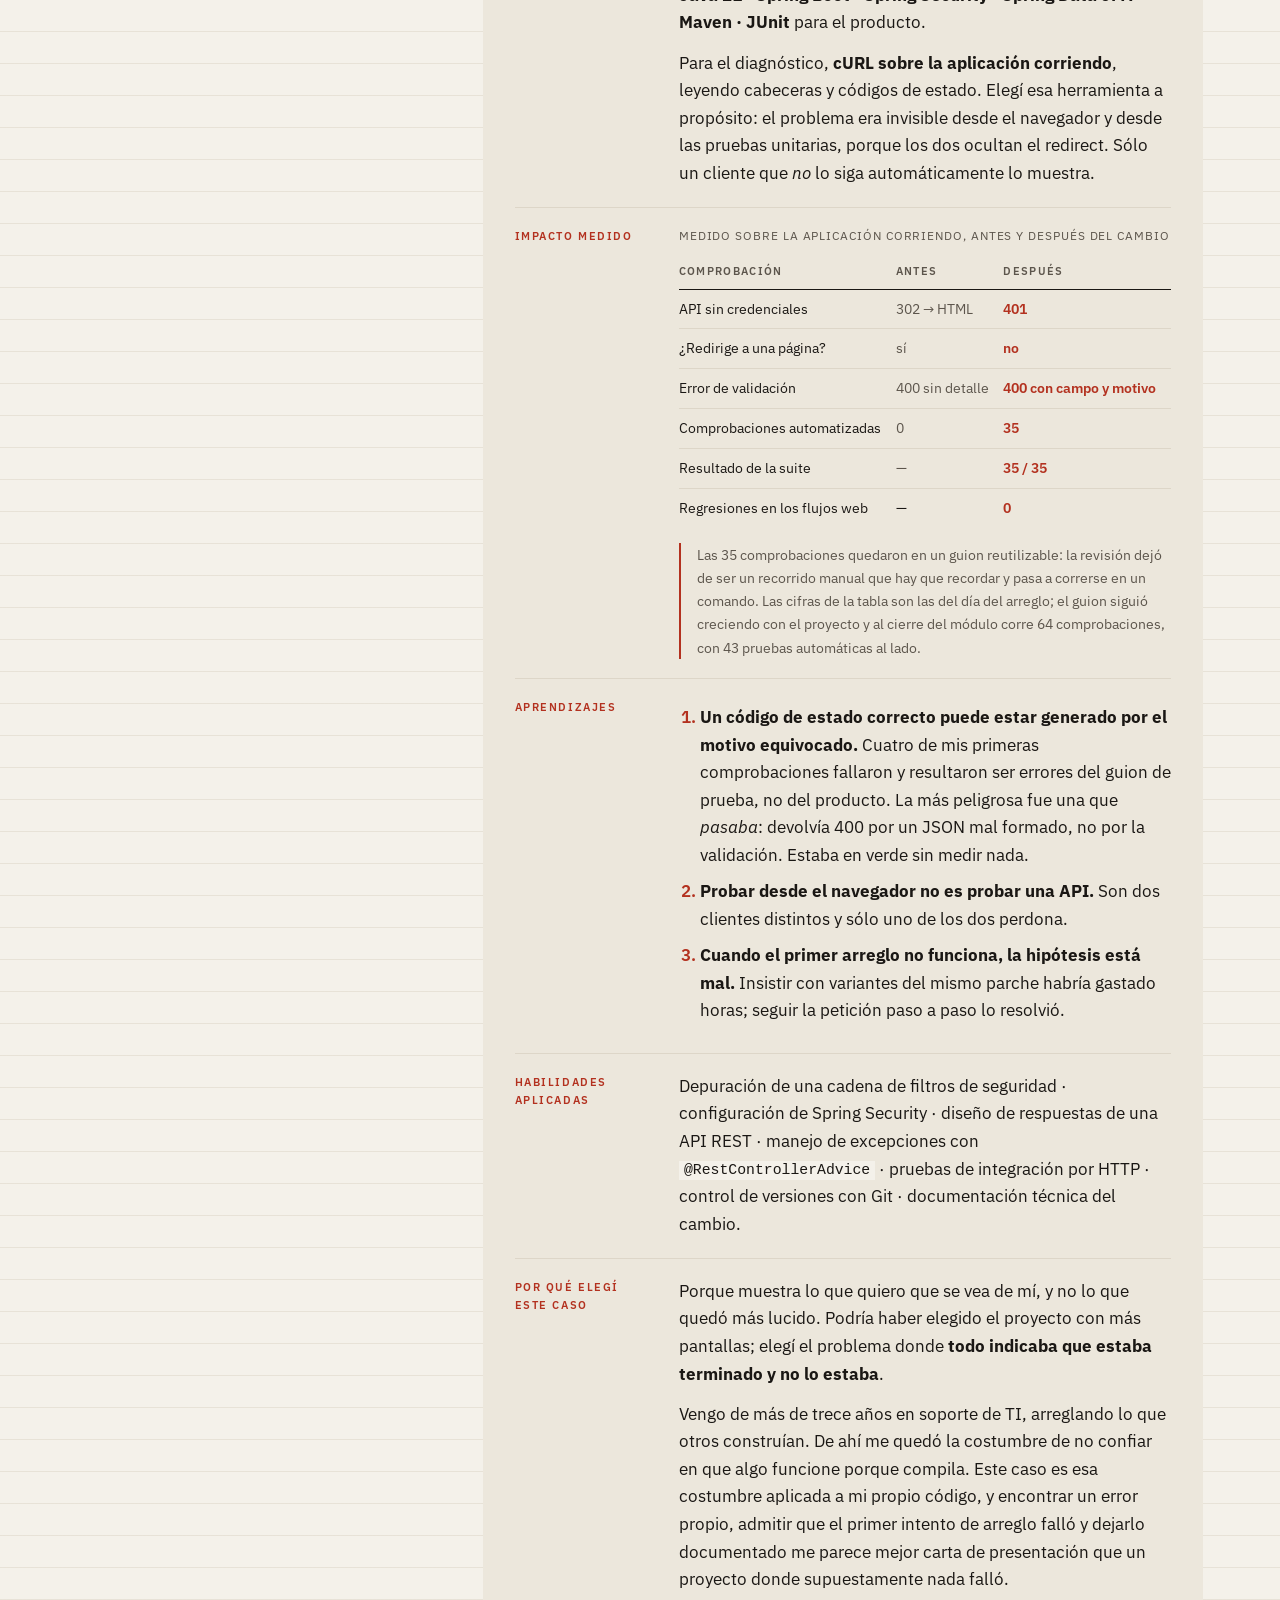
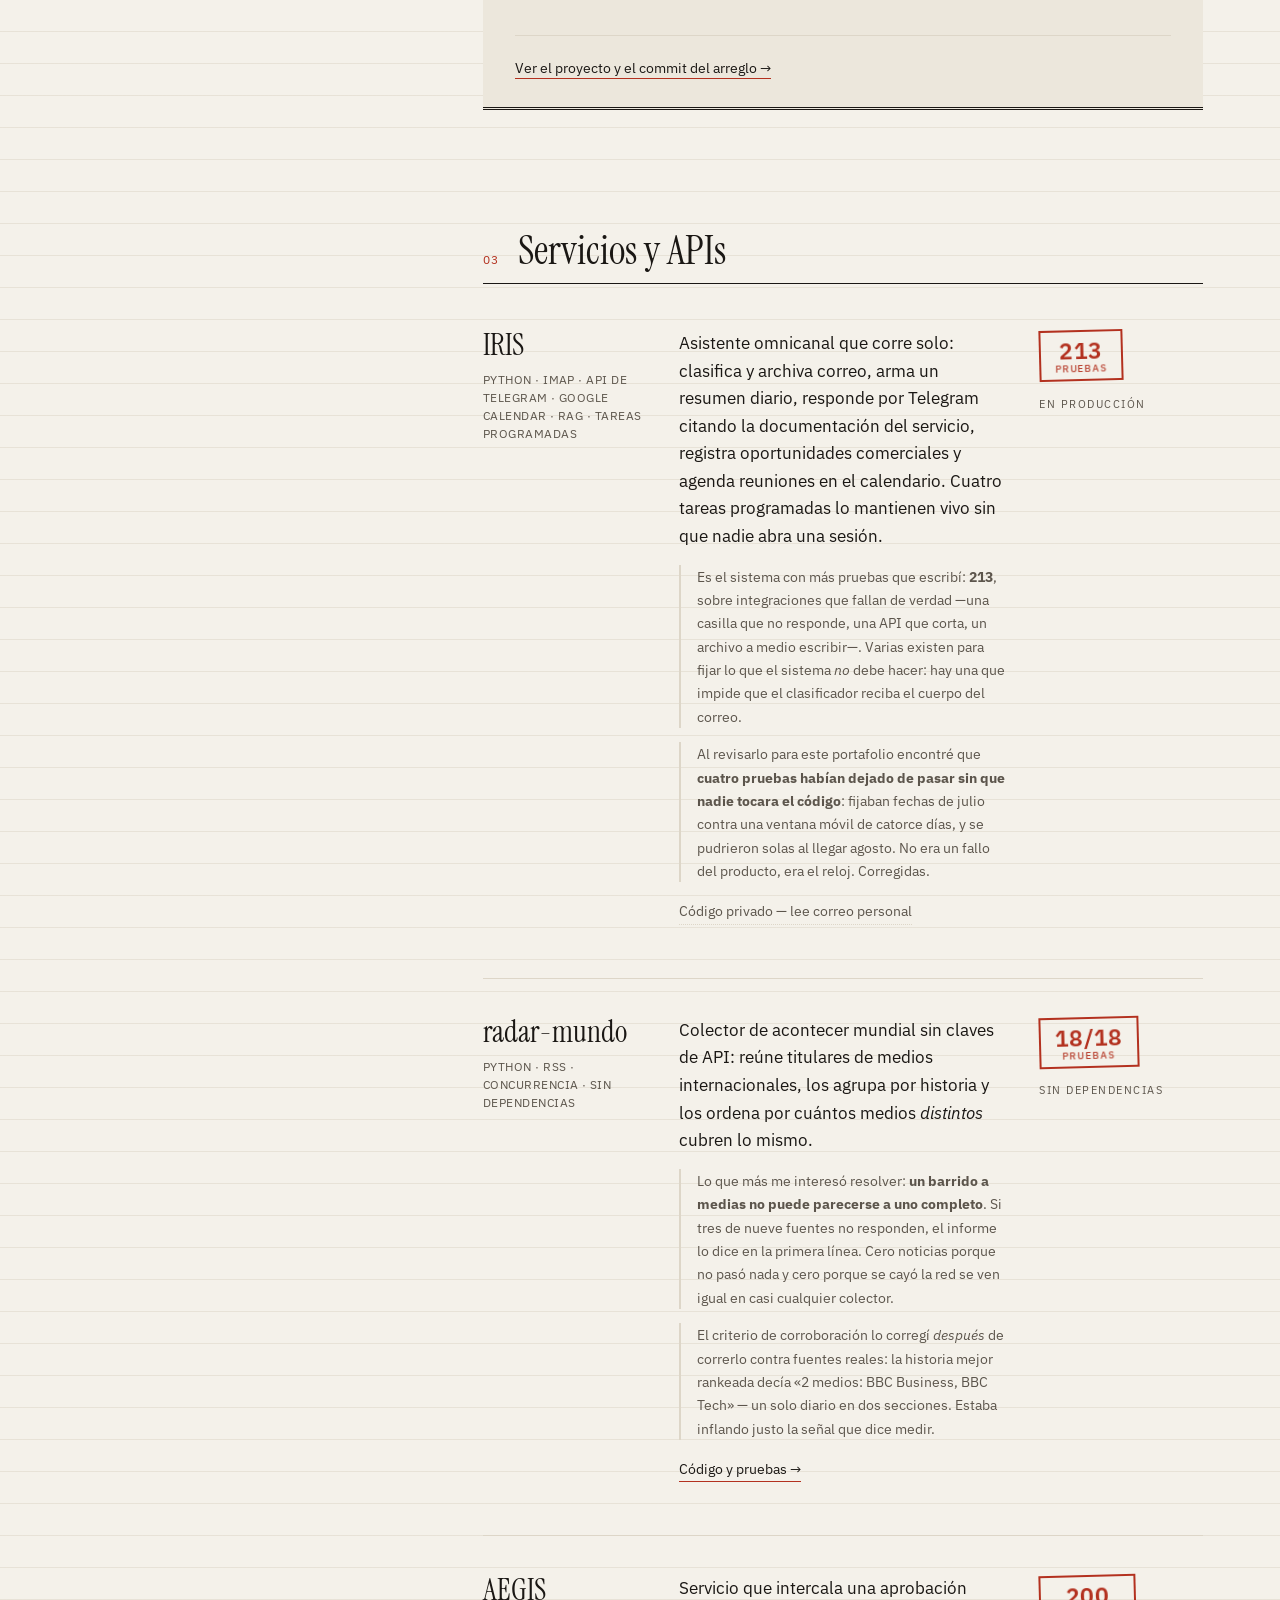
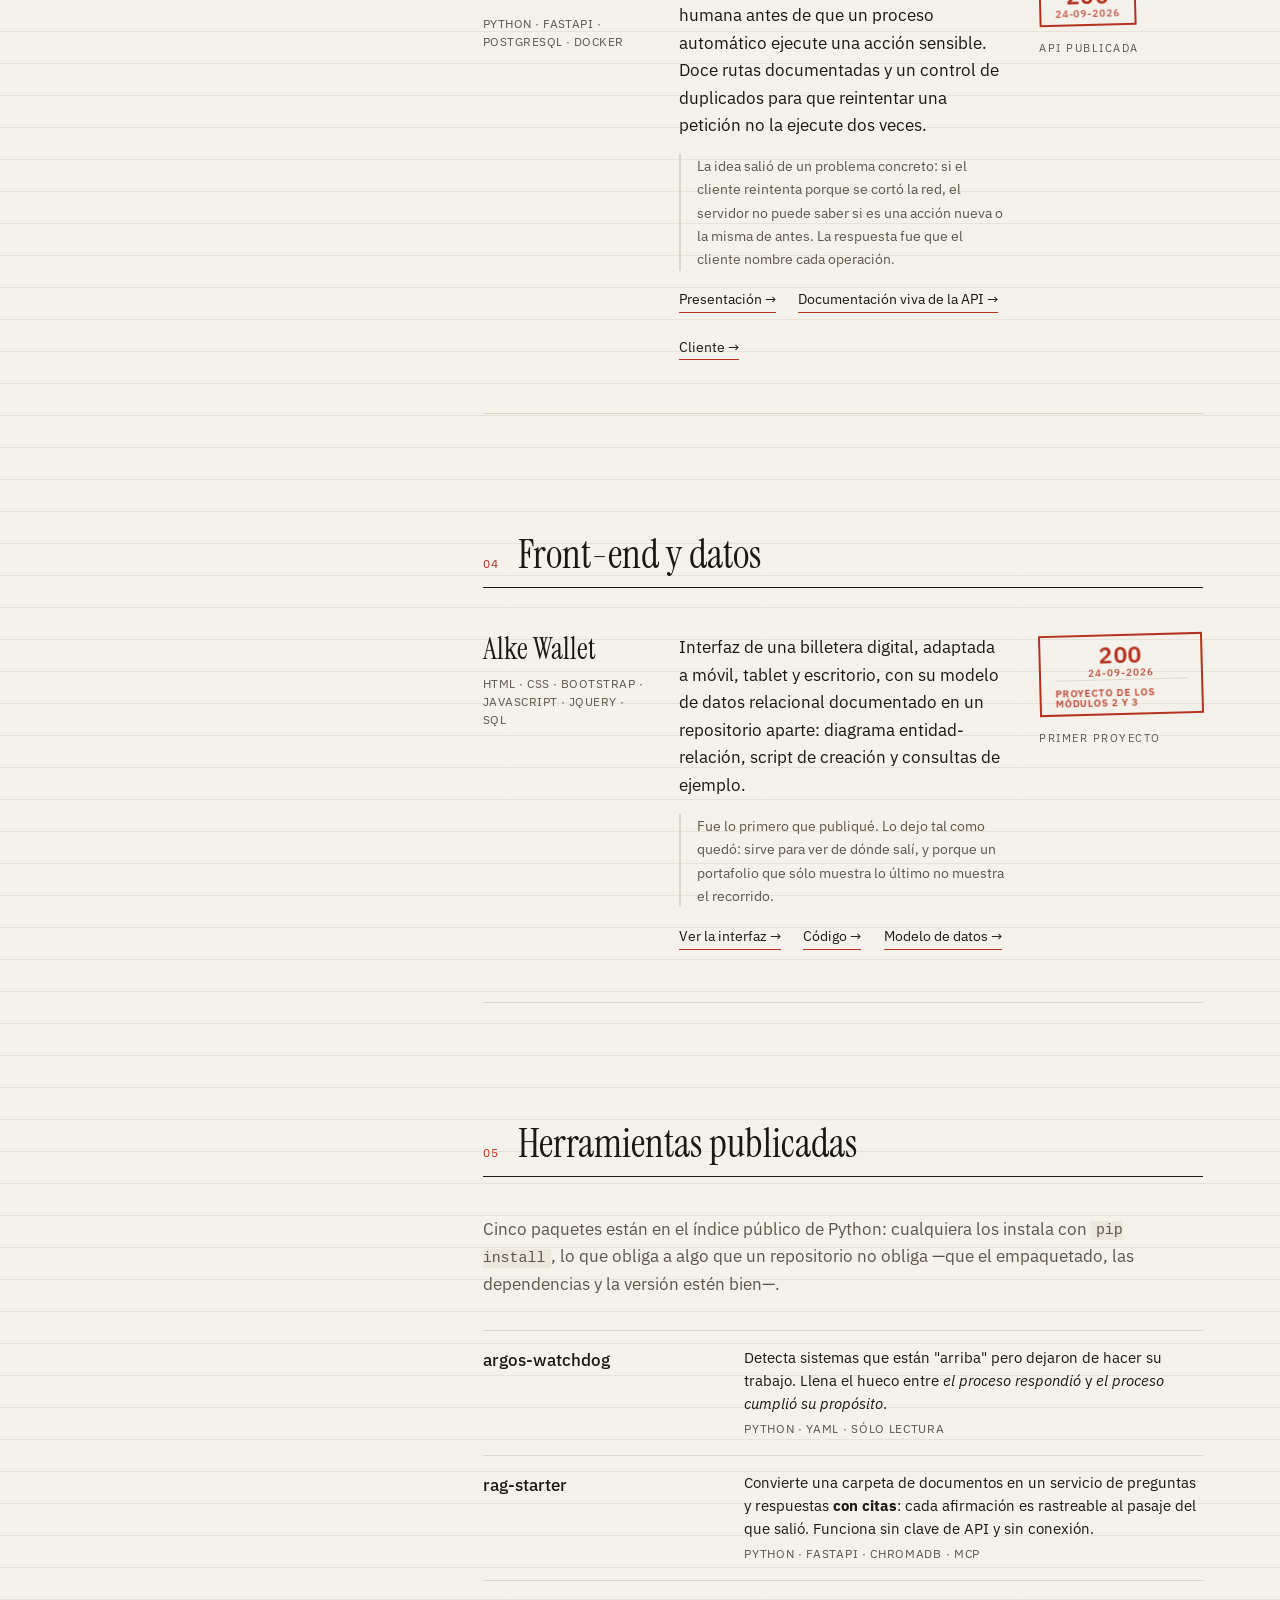
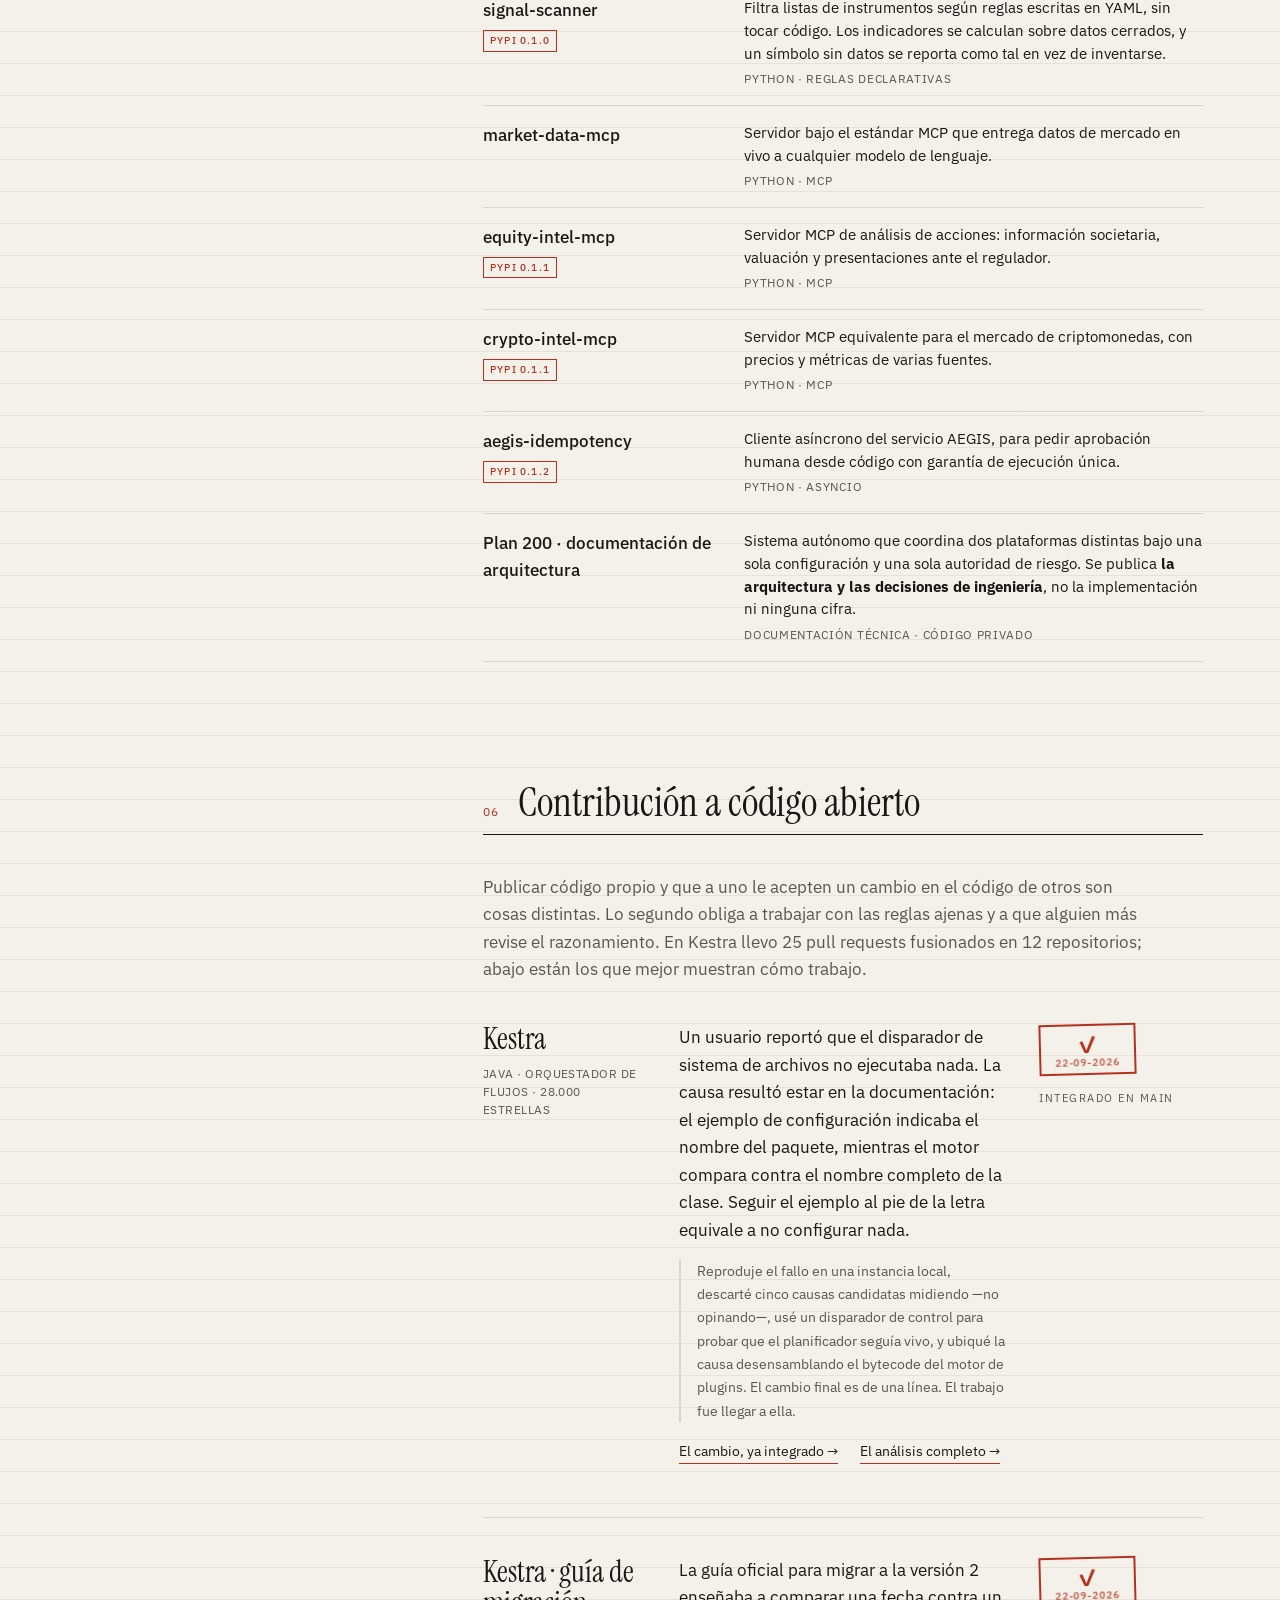
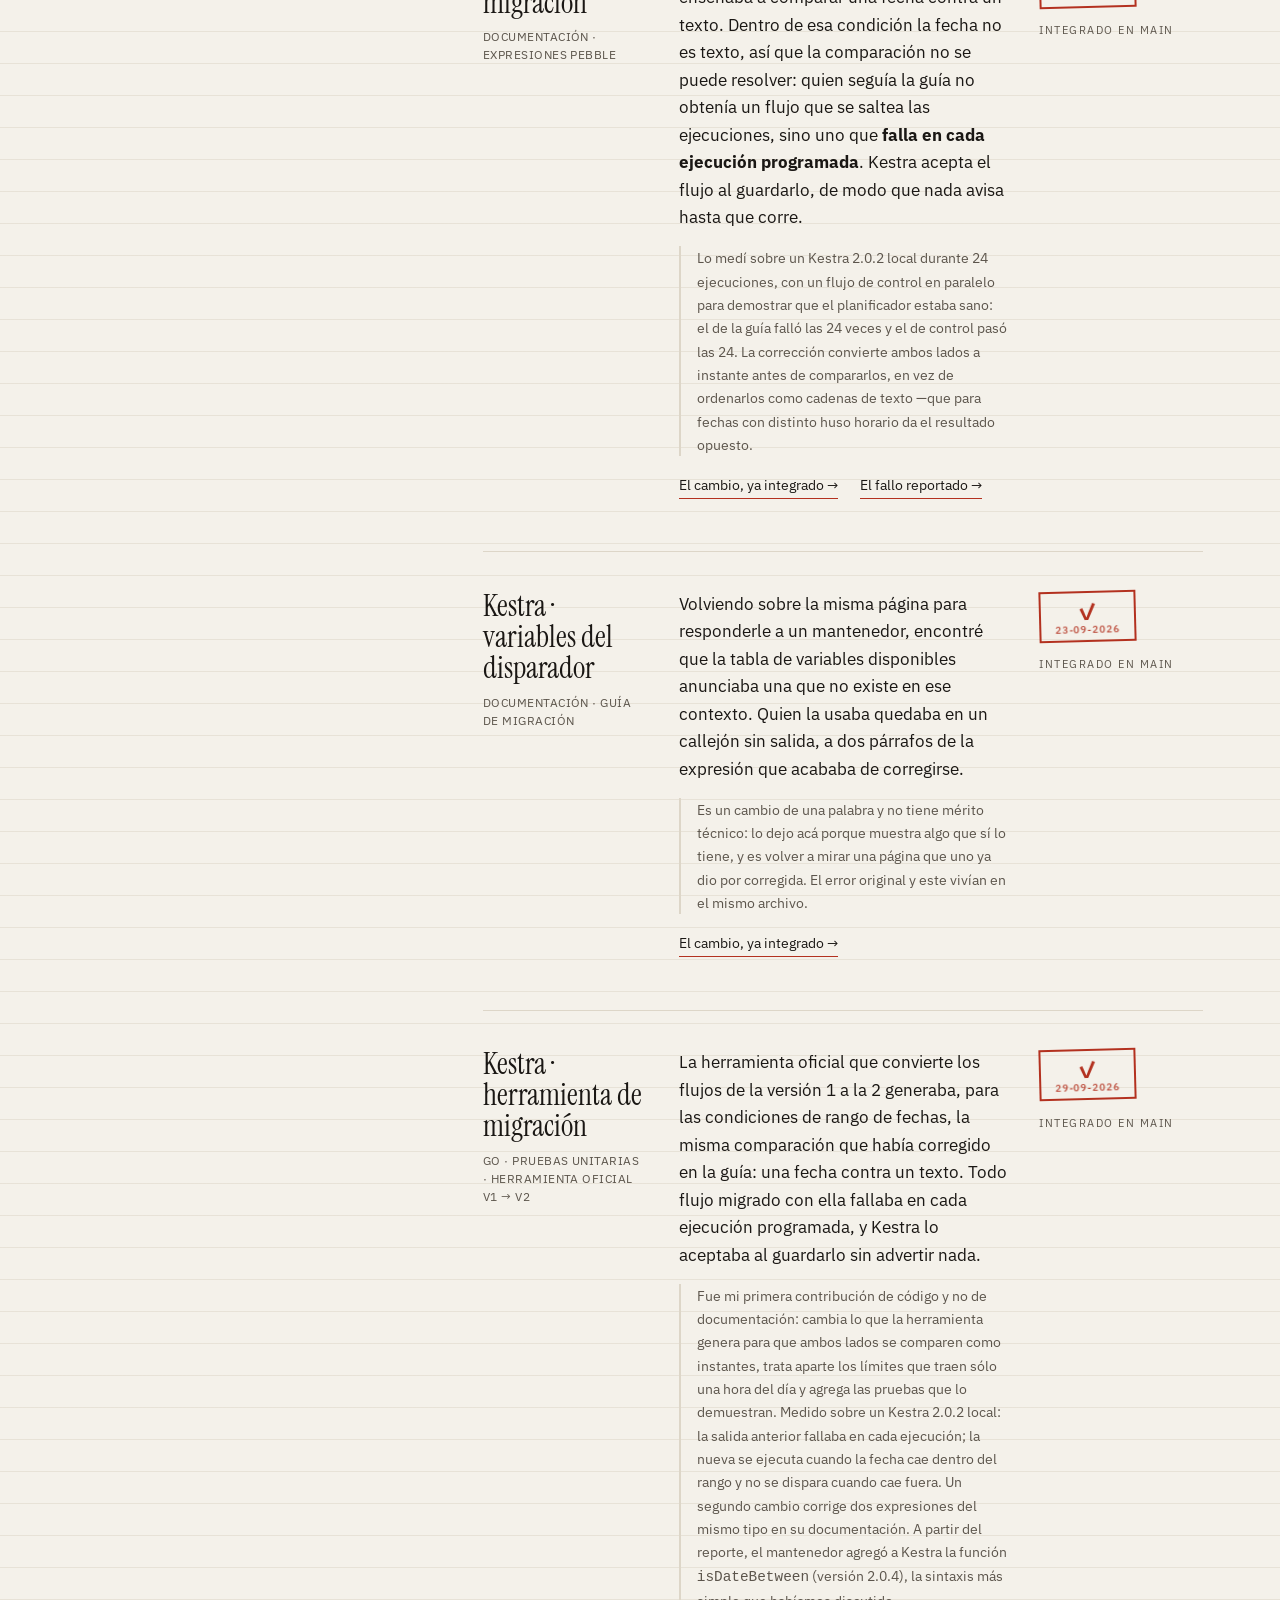
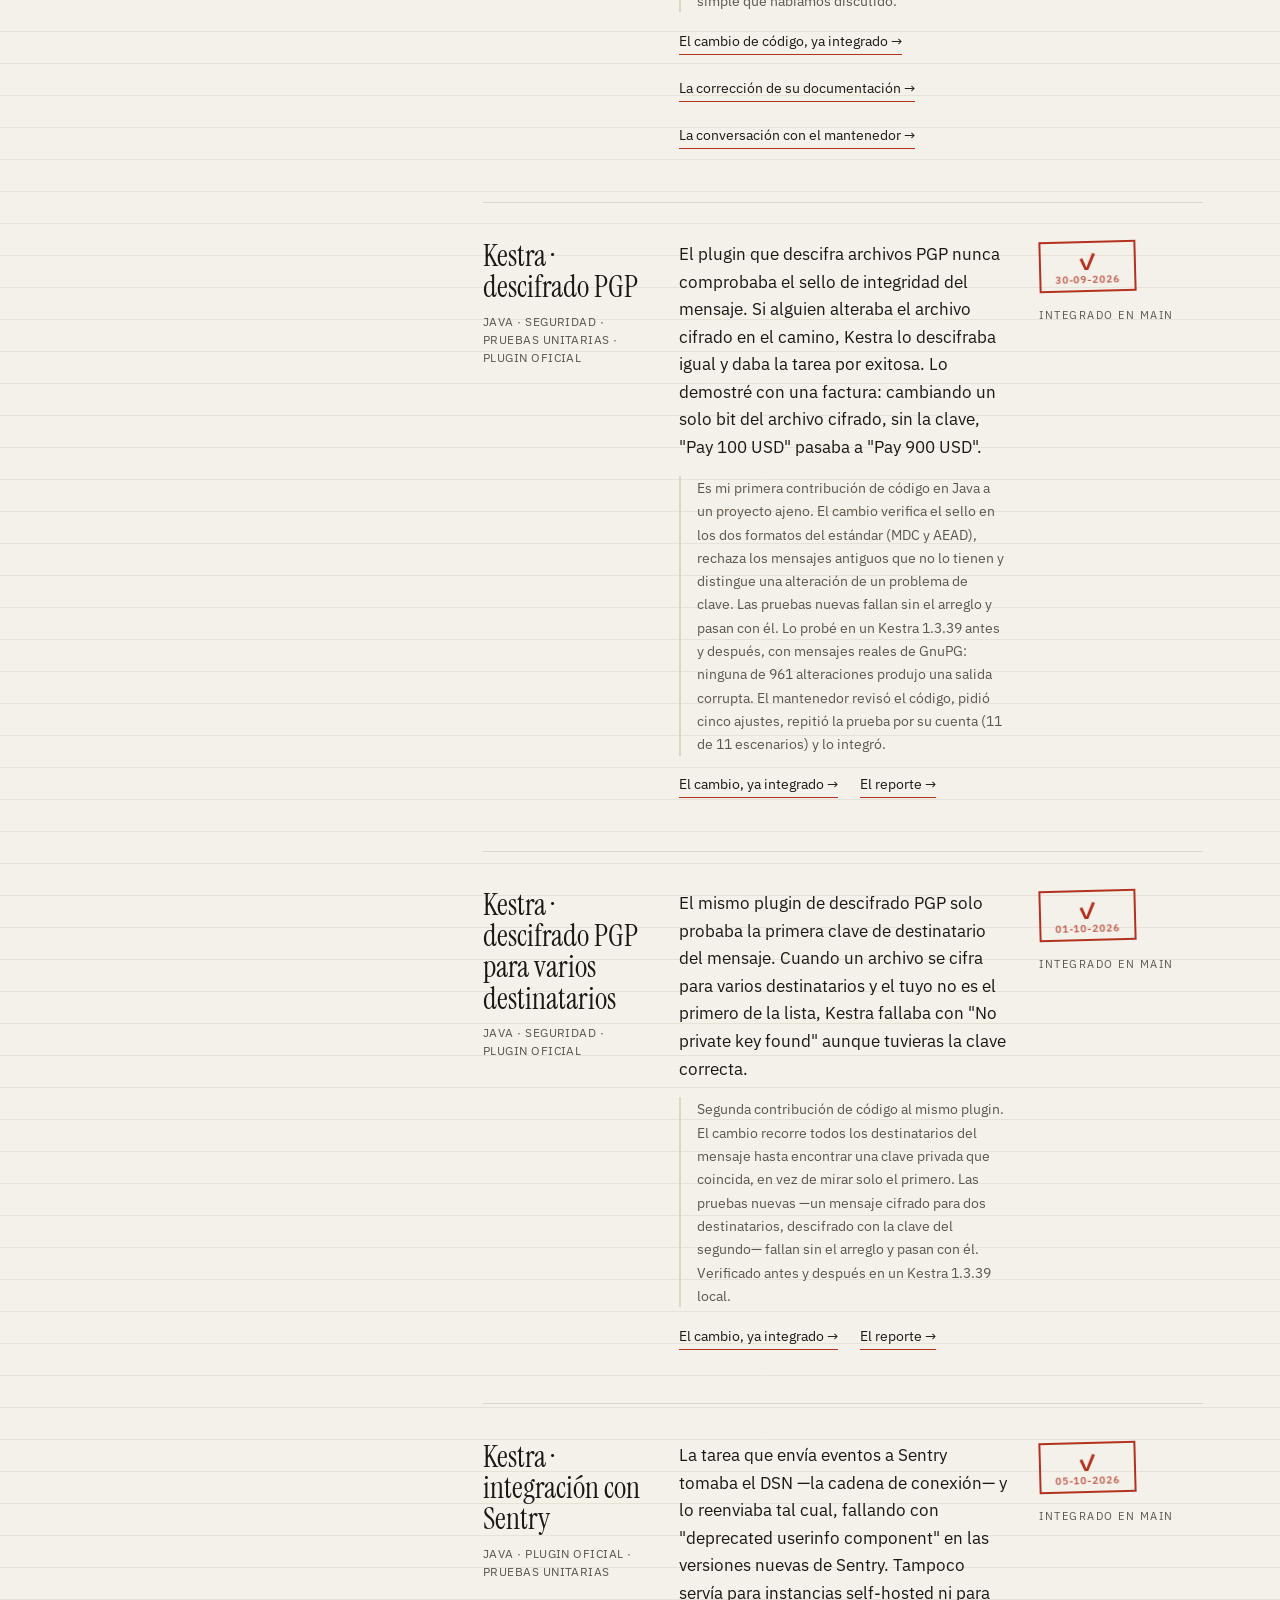
==== commit c4e166c3: "Certificado SENCE del curso Java y conteo de PR en Kestra" ====
--- a/index.html
+++ b/index.html
@@ -50,13 +50,17 @@
 <a class="saltar" href="#java">Saltar al catálogo</a>
 
 <header class="portada">
-  <p class="ficha">Portafolio · Santiago de Chile · Actualizado 30-09-2026</p>
+  <p class="ficha">Portafolio · Santiago de Chile · Actualizado 25-11-2026</p>
   <h1 class="nombre" aria-label="Cristian Amigo">Cristian&nbsp;Amigo</h1>
   <p class="oficio">Desarrollador <em>Java backend</em></p>
   <p class="bajada">
     Vengo del soporte y la infraestructura de&nbsp;TI. Hoy construyo la parte que no se ve:
     cómo se guardan los datos, cómo se protege el acceso y cómo dos sistemas se ponen de
     acuerdo para hablar entre ellos.
+  </p>
+  <p class="bajada">
+    Certificado por SENCE en <em>Desarrollo de Aplicaciones Full Stack Java Trainee</em>
+    (Instituto ISEG, 480&nbsp;horas, mayo a septiembre de 2026).
   </p>
 </header>
 
@@ -684,7 +688,8 @@
       <p class="entrada-seccion">
         Publicar código propio y que a uno le acepten un cambio en el código de otros son
         cosas distintas. Lo segundo obliga a trabajar con las reglas ajenas y a que alguien
-        más revise el razonamiento.
+        más revise el razonamiento. En Kestra llevo 25 pull requests fusionados en 12
+        repositorios; abajo están los que mejor muestran cómo trabajo.
       </p>
 
       <article class="ficha-proyecto">
@@ -1098,6 +1103,31 @@
         </div>
         <div class="col-sello">
           <span class="sello">✓<span>23-10-2026</span></span>
+          <span class="etiqueta">Integrado en main</span>
+        </div>
+      </article>
+
+      <article class="ficha-proyecto">
+        <div class="col-nombre">
+          <h3>Kestra · nombres con espacios al guardar en disco</h3>
+          <p class="pila">Java · plugin oficial · pruebas unitarias</p>
+        </div>
+        <div class="col-texto">
+          <p>
+            La tarea que guarda varios archivos en una carpeta local escribía <code>my%20report.csv</code>
+            en vez de <code>my report.csv</code>: tomaba el nombre de la dirección interna sin decodificarla.
+          </p>
+          <p class="detalle">
+            El arreglo usa la misma función que ya usaba la tarea de un solo archivo y trae una prueba que
+            falla en main y pasa con el cambio. Lo reporté, me lo asignaron, y el mantenedor lo aprobó y lo
+            integró el mismo día en que abrí el cambio.
+          </p>
+          <p class="enlaces">
+            <a href="https://github.com/kestra-io/plugin-fs/pull/410">El cambio, ya integrado →</a>
+          </p>
+        </div>
+        <div class="col-sello">
+          <span class="sello">✓<span>26-10-2026</span></span>
           <span class="etiqueta">Integrado en main</span>
         </div>
       </article>
